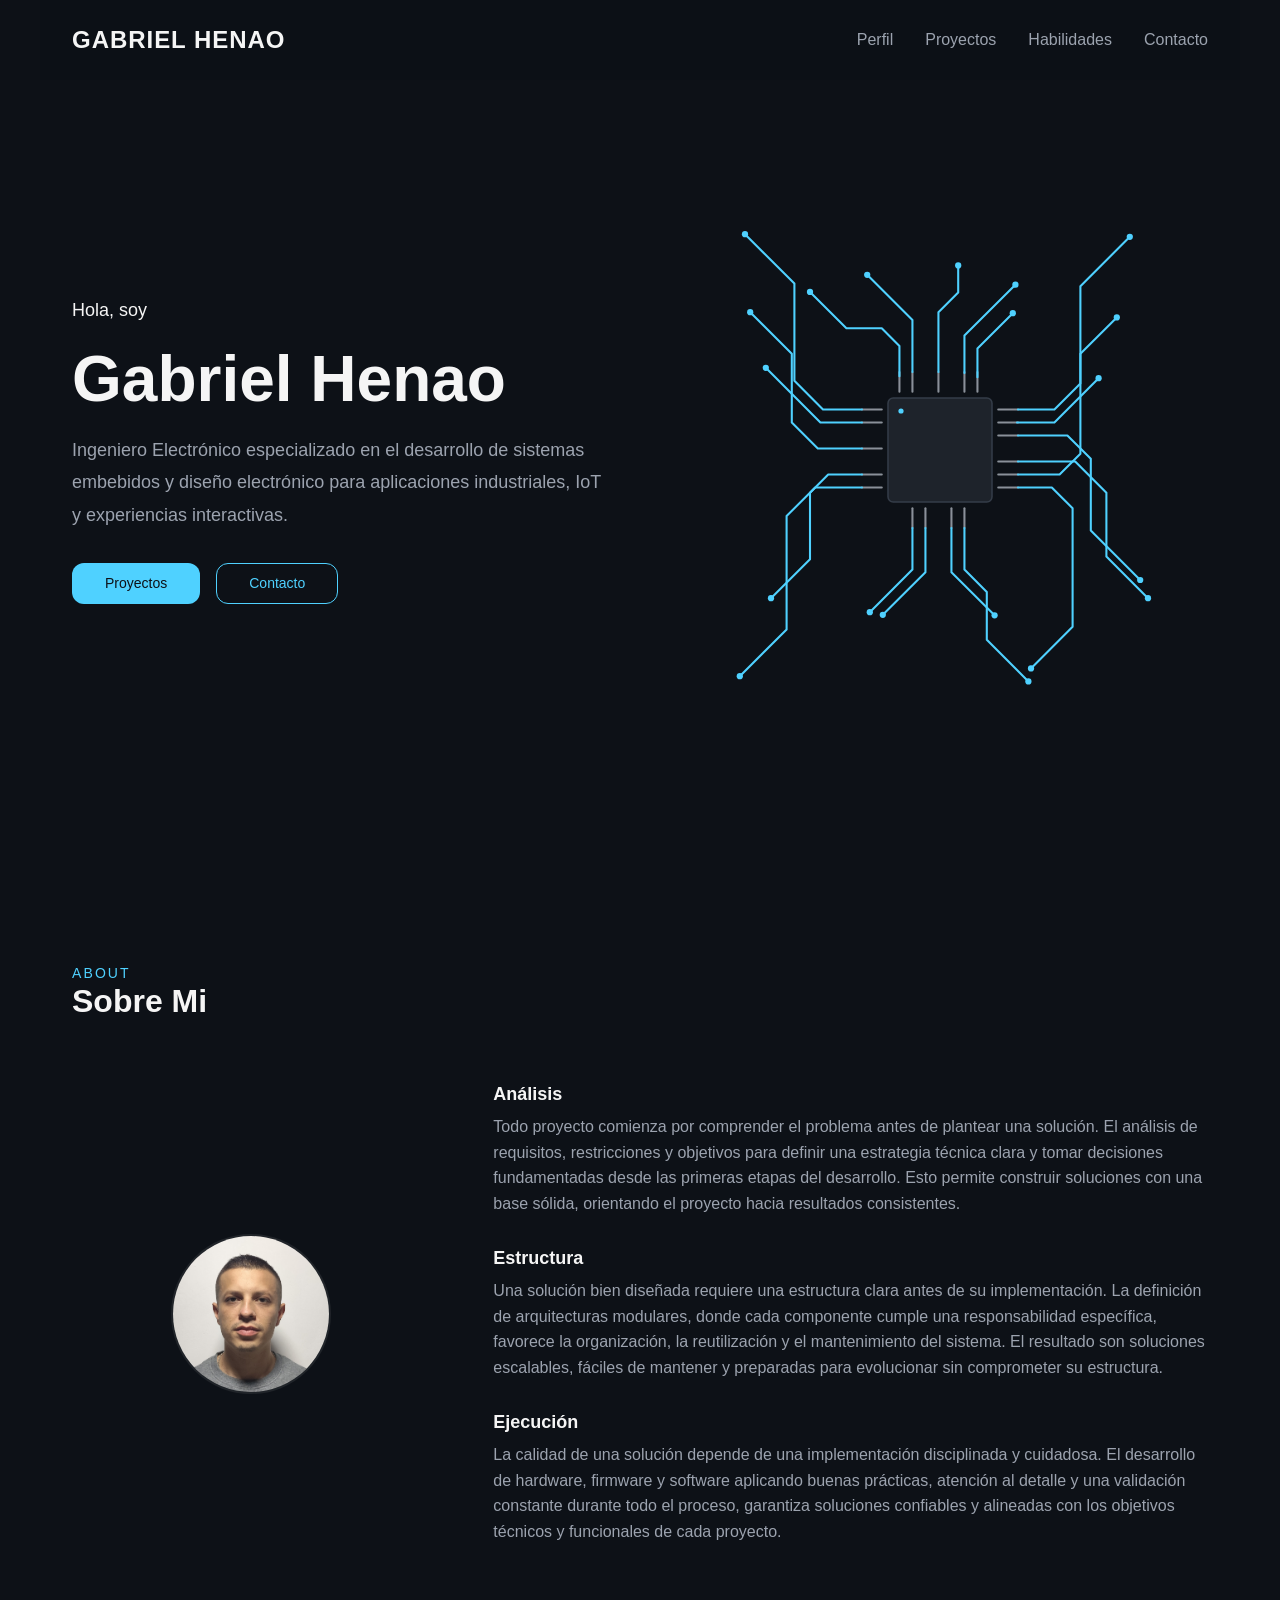
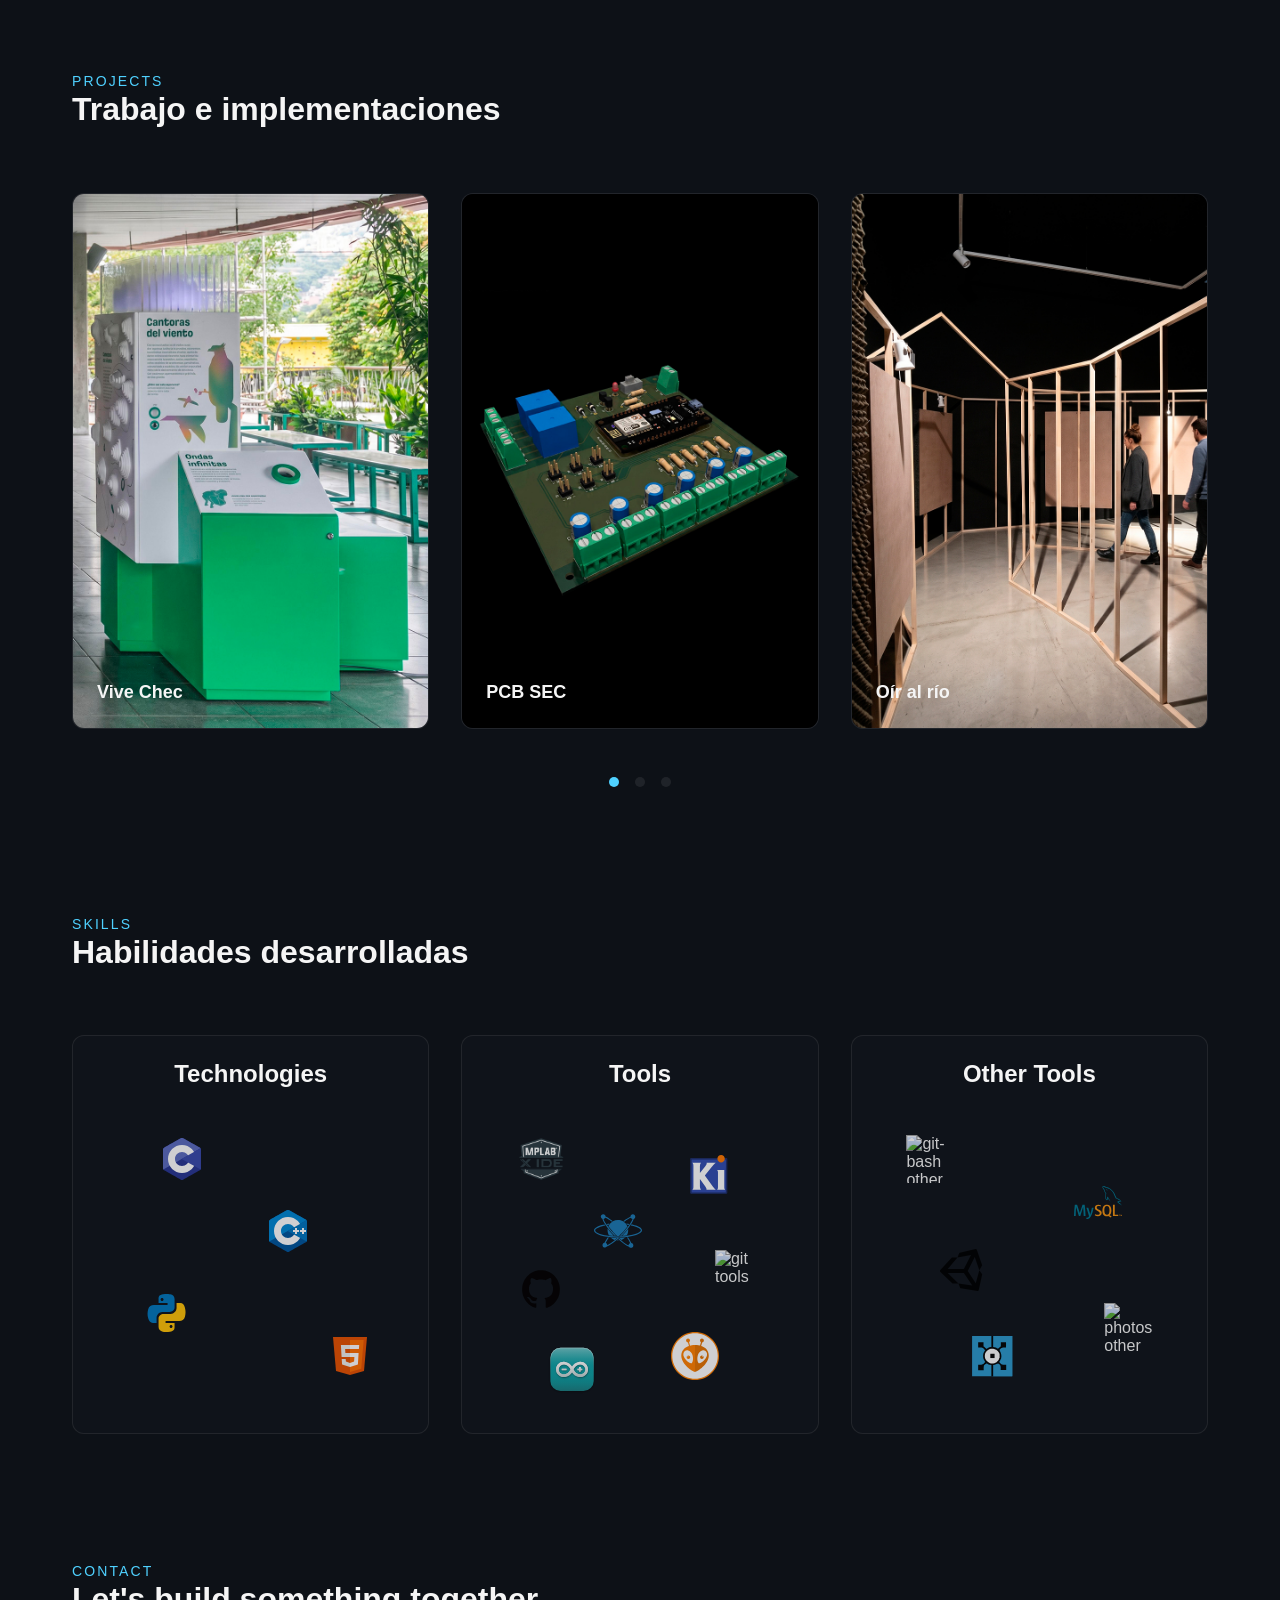
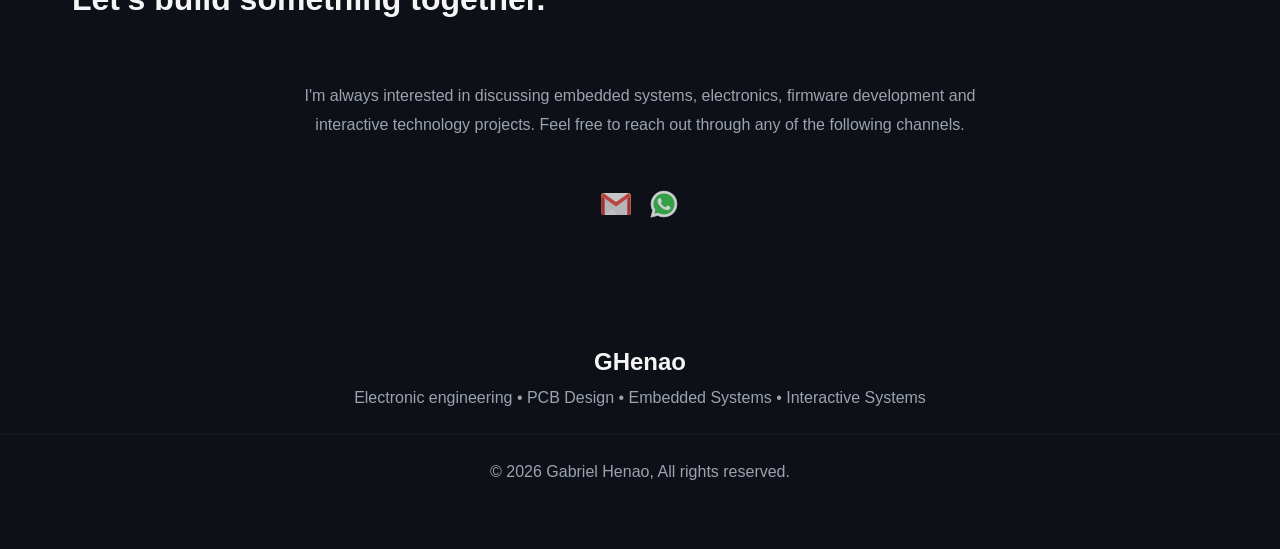
==== index.html @ 971e4e88 "docs(content): refine portfolio content and section copy" ====
<!DOCTYPE html>
<html lang="en">

<head>
    <meta charset="UTF-8">

    <meta name="viewport" content="width=device-width, initial-scale=1.0">

    <title>GHenaoLab | Embedded Systems Engineer</title>

    <link rel="stylesheet" href="src/css/style.css">
</head>

<body>

    <!-- ==========================================================================
        HEADER
    =========================================================================== -->

    <header class="header">

        <nav class="navbar container">

            <a class="navbar__brand" href="#hero" data-section="hero">

                GABRIEL HENAO

            </a>

            <ul class="navbar__menu">

                <li class="navbar__item">

                    <a class="navbar__link" href="#about" data-section="about">

                        Perfil

                    </a>

                </li>

                <li class="navbar__item">

                    <a class="navbar__link" href="#projects" data-section="projects">

                        Proyectos

                    </a>

                </li>

                <li class="navbar__item">

                    <a class="navbar__link" href="#skills" data-section="skills">

                        Habilidades

                    </a>

                </li>

                <li class="navbar__item">

                    <a class="navbar__link" href="#contact" data-section="contact">

                        Contacto

                    </a>

                </li>

            </ul>

        </nav>

    </header>

    <!-- ==========================================================================
        MAIN
    =========================================================================== -->

    <main>

        <!-- ==========================================================
            HERO
        =========================================================== -->

        <section class="hero" id="hero">

            <div class="container">

                <div class="hero__content">

                    <div class="hero__info">

                        <p class="hero__greeting">
                            Hola, soy

                        </p>

                        <h1 class="hero__title">
                            Gabriel Henao

                        </h1>

                        <p class="hero__description">
                            Ingeniero Electrónico especializado en el desarrollo de sistemas embebidos y diseño
                            electrónico para aplicaciones industriales, IoT y experiencias interactivas.

                        </p>

                        <div class="hero__actions">

                            <a class="button button--primary" href="#projects">

                                Proyectos

                            </a>

                            <a class="button button--secondary" href="#contact">

                                Contacto

                            </a>

                        </div>

                    </div>

                    <div class="hero__visual" id="hero-visual">

                    </div>

                </div>

            </div>

        </section>

        <!-- ==========================================================
            ABOUT
        =========================================================== -->

        <section class="about" id="about">

            <div class="container">

                <header class="section-header">

                    <span class="section-header__label">
                        About

                    </span>

                    <h2 class="section-header__title">
                        Sobre Mi

                    </h2>

                </header>

                <div class="about__content">

                    <figure class="about__profile">

                        <img class="about__image" src="./src/assets/images/profile/profile.jpg" alt="Gabriel Henao">

                    </figure>

                    <div class="about__details">

                        <article class="about__item">

                            <h3 class="about__item-title">
                                Análisis

                            </h3>

                            <p class="about__item-description">
                                Todo proyecto comienza por comprender el problema antes de plantear una solución.
                                El análisis de requisitos, restricciones y objetivos para definir una estrategia técnica
                                clara
                                y tomar decisiones fundamentadas desde las primeras etapas del desarrollo. Esto permite
                                construir soluciones con una base sólida, orientando el proyecto hacia resultados
                                consistentes.

                            </p>

                        </article>

                        <article class="about__item">

                            <h3 class="about__item-title">
                                Estructura

                            </h3>

                            <p class="about__item-description">
                                Una solución bien diseñada requiere una estructura clara antes de su implementación.
                                La definición de arquitecturas modulares, donde cada componente cumple una
                                responsabilidad
                                específica, favorece la organización, la reutilización y el mantenimiento del
                                sistema. El resultado son soluciones escalables, fáciles de mantener y preparadas para
                                evolucionar sin comprometer su estructura.

                            </p>

                        </article>

                        <article class="about__item">

                            <h3 class="about__item-title">
                                Ejecución

                            </h3>

                            <p class="about__item-description">
                                La calidad de una solución depende de una implementación disciplinada y cuidadosa.
                                El desarrollo de hardware, firmware y software aplicando buenas prácticas, atención al
                                detalle
                                y una validación constante durante todo el proceso, garantiza soluciones
                                confiables y alineadas con los objetivos técnicos y funcionales de cada
                                proyecto.

                            </p>

                        </article>

                    </div>

                </div>

            </div>

        </section>

        <!-- ==========================================================
            PROJECTS
        =========================================================== -->

        <section class="projects" id="projects">

            <div class="container">

                <header class="section-header">

                    <span class="section-header__label">
                        Projects

                    </span>

                    <h2 class="section-header__title">
                        Trabajo e implementaciones

                    </h2>

                </header>

                <div class="projects__slider">

                    <div class="projects__track">

                        <!-- ==========================================================
                            Vive Chec 2022
                        =========================================================== -->

                        <article class="project-card">

                            <img class="project-card__image" src="./src/assets/images/projects/vive-chec.jpg"
                                alt="Vive Chec project">

                            <div class="project-card__overlay">

                                <div class="project-card__content">

                                    <p class="project-card__description">
                                        Micro Museo desarrollado para el Centro de experiencias VIVE CHEC. Se realiza
                                        con el
                                        propósito de ofrecer una experiencia educativa e interactiva para los
                                        visitantes,
                                        que
                                        invita a reflexionar sobre la oportunidad de encontrar un equilibrio entre el
                                        uso y
                                        la
                                        conservación de los recursos naturales.

                                        Se observan efectos de iluminación en el diorama y se presionan los pulsadores
                                        para
                                        reproducir los audios correspondientes.

                                    </p>

                                    <footer class="project-card__meta">

                                        <span class="project-card__year">
                                            2022

                                        </span>

                                        <div class="project-card__technologies icons icons--size-small">

                                            <div class="icon">

                                                <img class="icon__image" src="./src/assets/icons/c.svg"
                                                    alt="C technology">

                                                <span class="icon__tooltip">
                                                    C

                                                </span>

                                            </div>

                                            <div class="icon">

                                                <img class="icon__image" src="./src/assets/icons/cpp.svg"
                                                    alt="Cpp technology">

                                                <span class="icon__tooltip">
                                                    Cpp

                                                </span>

                                            </div>

                                        </div>

                                    </footer>

                                    <h3 class="project-card__title">
                                        Vive Chec

                                    </h3>

                                </div>

                            </div>

                        </article>

                        <!-- ==========================================================
                            PCB SEC 2022
                        =========================================================== -->

                        <article class="project-card">

                            <img class="project-card__image" src="./src/assets/images/projects/pcb-sec.jpg"
                                alt="PCB SEC project">

                            <div class="project-card__overlay">

                                <div class="project-card__content">

                                    <p class="project-card__description">
                                        Tarjeta electrónica diseñada para la Corporación Parque Explora. Tiene como
                                        propósito
                                        controlar la iluminación de las experiencias interactivas, siendo capaz de
                                        gestionar
                                        diferentes tipos de salidas y facilitar la integración con sistemas de
                                        automatización.

                                        Diseño pensado para trabajar con la placa de desarrollo ESP8266 NodeMCU y
                                        alimentación
                                        externa de 5 y 12 VDC.

                                    </p>

                                    <footer class="project-card__meta">

                                        <span class="project-card__year">
                                            2022

                                        </span>

                                        <div class="project-card__technologies icons icons--size-small">

                                            <div class="icon">

                                                <img class="icon__image" src="./src/assets/icons/kicad.svg"
                                                    alt="KiCad tools">

                                                <span class="icon__tooltip">
                                                    KiCad

                                                </span>

                                            </div>

                                        </div>

                                    </footer>

                                    <h3 class="project-card__title">
                                        PCB SEC

                                    </h3>

                                </div>

                            </div>

                        </article>

                        <!-- ==========================================================
                            Oír al río 2023
                        =========================================================== -->

                        <article class="project-card">

                            <img class="project-card__image" src="./src/assets/images/projects/oir-al-rio.jpg"
                                alt="oir al rio project">

                            <div class="project-card__overlay">

                                <div class="project-card__content">

                                    <p class="project-card__description">
                                        Experiencia interactiva desarrollada para el Museo Casa de la Memoria y la
                                        colectiva
                                        normal. Su propósito es que los visitantes conozcan por medio de un recorrido
                                        guiado
                                        automatizado, sobre los hallazgos del Informe final de la Comisión de la Verdad,
                                        referente al conflicto armado en colombia.

                                        Los visitantes avanzan por las estaciones a medida que se enciende una lámpara
                                        en
                                        cada
                                        una de ellas, al llegar a la estación un sensor detecta presencia y se inicia un
                                        audio,
                                        cuando el audio termina se podrá avanzar al siguiente punto.

                                    </p>

                                    <footer class="project-card__meta">

                                        <span class="project-card__year">
                                            2023

                                        </span>

                                        <div class="project-card__technologies icons icons--size-small">

                                            <div class="icon">

                                                <img class="icon__image" src="./src/assets/icons/c.svg"
                                                    alt="C technology">

                                                <span class="icon__tooltip">
                                                    C

                                                </span>

                                            </div>

                                            <div class="icon">

                                                <img class="icon__image" src="./src/assets/icons/cpp.svg"
                                                    alt="Cpp technology">

                                                <span class="icon__tooltip">
                                                    Cpp

                                                </span>

                                            </div>

                                        </div>

                                    </footer>

                                    <h3 class="project-card__title">
                                        Oír al río

                                    </h3>

                                </div>

                            </div>

                        </article>

                        <!-- ==========================================================
                            Huracanes 2023
                        =========================================================== -->

                        <article class="project-card">

                            <img class="project-card__image" src="./src/assets/images/projects/huracanes.jpg"
                                alt="Huracanes project">

                            <div class="project-card__overlay">

                                <div class="project-card__content">

                                    <p class="project-card__description">
                                        Experiencia interactiva desarrollada para la Maestra de Artes Visuales María
                                        Fernanda
                                        Calderón, que invita a las personas a reflexionar: ¿Qué uso y veracidad ponemos
                                        en
                                        los
                                        datos y qué pasa con los vacíos en la información?.

                                        Las personas toman asiento frente a una botonera. Al presionar cada uno de los
                                        10
                                        pulsadores, se iniciará la reproducción de dos visuales en paralelo. Se controla
                                        por
                                        medio de una Raspberry Pi Master, que envía la señal a una Raspberry Pi Slave
                                        para
                                        sincronizar ambos videos.

                                    </p>

                                    <footer class="project-card__meta">

                                        <span class="project-card__year">
                                            2023

                                        </span>

                                        <div class="project-card__technologies icons icons--size-small">

                                            <div class="icon">

                                                <img class="icon__image" src="./src/assets/icons/c.svg"
                                                    alt="C technology">

                                                <span class="icon__tooltip">
                                                    C

                                                </span>

                                            </div>

                                            <div class="icon">

                                                <img class="icon__image" src="./src/assets/icons/cpp.svg"
                                                    alt="Cpp technology">

                                                <span class="icon__tooltip">
                                                    Cpp

                                                </span>

                                            </div>

                                            <div class="icon">

                                                <img class="icon__image" src="./src/assets/icons/python.svg"
                                                    alt="Python technology">

                                                <span class="icon__tooltip">
                                                    Python

                                                </span>

                                            </div>

                                        </div>

                                    </footer>

                                    <h3 class="project-card__title">
                                        Huracanes

                                    </h3>

                                </div>

                            </div>

                        </article>

                        <!-- ==========================================================
                            PCB AER 2024
                        =========================================================== -->

                        <article class="project-card">

                            <img class="project-card__image" src="./src/assets/images/projects/pcb-aer.png"
                                alt="PCB AER project">

                            <div class="project-card__overlay">

                                <div class="project-card__content">

                                    <p class="project-card__description">
                                        Tarjeta electrónica diseñada para la Corporación Parque Explora. Con el
                                        propósito de
                                        mejorar la experiencia interactiva Aeróbicos para el cerebro. Esta tarjeta
                                        permite
                                        centralizar las señales de entrada y salida de forma ordenada, mejorando el
                                        controlador
                                        del sistema y permitiendo realizar el mantenimiento de manera más eficiente.



                                    </p>

                                    <footer class="project-card__meta">

                                        <span class="project-card__year">
                                            2024

                                        </span>

                                        <div class="project-card__technologies icons icons--size-small">

                                            <div class="icon">

                                                <img class="icon__image" src="./src/assets/icons/kicad.svg"
                                                    alt="KiCad tools">

                                                <span class="icon__tooltip">
                                                    KiCad

                                                </span>

                                            </div>

                                        </div>

                                    </footer>

                                    <h3 class="project-card__title">
                                        PCB AER

                                    </h3>

                                </div>

                            </div>

                        </article>

                        <!-- ==========================================================
                            Lo que cuentan las piedras 2024
                        =========================================================== -->

                        <article class="project-card">

                            <img class="project-card__image"
                                src="./src/assets/images/projects/lo-que-cuentan-las-piedras.jpg"
                                alt="Lo que cuentan las piedras project">

                            <div class="project-card__overlay">

                                <div class="project-card__content">

                                    <p class="project-card__description">
                                        Experiencia audiovisual desarrollada para la Corporación Parque Explora. Con
                                        esta
                                        exposición se quiere abordar la Paleontología en casa.

                                        Esta experiencia cuenta con un componente visual contemplativo y cuatro
                                        reproductores de
                                        audios, que permiten escuchar listas de reproducción de algunas vivencias de
                                        paleontólogos colombianos. Las listas de reproducción se exploran por medio de
                                        pulsadores.

                                    </p>

                                    <footer class="project-card__meta">

                                        <span class="project-card__year">
                                            2024

                                        </span>

                                        <div class="project-card__technologies icons icons--size-small">

                                            <div class="icon">

                                                <img class="icon__image" src="./src/assets/icons/c.svg"
                                                    alt="C technology">

                                                <span class="icon__tooltip">
                                                    C

                                                </span>

                                            </div>

                                            <div class="icon">

                                                <img class="icon__image" src="./src/assets/icons/cpp.svg"
                                                    alt="Cpp technology">

                                                <span class="icon__tooltip">
                                                    Cpp

                                                </span>

                                            </div>

                                            <div class="icon">

                                                <img class="icon__image" src="./src/assets/icons/python.svg"
                                                    alt="Python technology">

                                                <span class="icon__tooltip">
                                                    Python

                                                </span>

                                            </div>

                                        </div>

                                    </footer>

                                    <h3 class="project-card__title">
                                        Lo que cuentan las piedras

                                    </h3>

                                </div>

                            </div>

                        </article>

                    </div>

                </div>

                <div class="projects__pagination">

                    <button class="projects__dot projects__dot--active"></button>
                    <button class="projects__dot"></button>
                    <button class="projects__dot"></button>

                </div>

            </div>

        </section>

        <!-- ==========================================================
            SKILLS
        =========================================================== -->

        <section class="skills" id="skills">

            <div class="container">

                <header class="section-header">

                    <span class="section-header__label">
                        Skills

                    </span>

                    <h2 class="section-header__title">
                        Habilidades desarrolladas

                    </h2>

                </header>

                <div class="skills__grid">

                    <!-- ==========================================================
                        TECHNOLOGIES
                    =========================================================== -->

                    <article class="skill-card">

                        <h3 class="skill-card__title">
                            Technologies

                        </h3>

                        <div class="skill-card__icons icons icons--size-large">

                            <div class="icon skill-card__icon skill-card__icon--technologies-1">

                                <img class="icon__image" src="./src/assets/icons/c.svg" alt="C">

                                <span class="icon__tooltip">
                                    C

                                </span>

                            </div>


                            <div class="icon skill-card__icon skill-card__icon--technologies-2">

                                <img class="icon__image" src="./src/assets/icons/cpp.svg" alt="C++">

                                <span class="icon__tooltip">
                                    C++

                                </span>

                            </div>

                            <div class="icon skill-card__icon skill-card__icon--technologies-3">

                                <img class="icon__image" src="./src/assets/icons/python.svg" alt="Python">

                                <span class="icon__tooltip">
                                    Python

                                </span>

                            </div>

                            <div class="icon skill-card__icon skill-card__icon--technologies-4">

                                <img class="icon__image" src="./src/assets/icons/html5.svg" alt="html5">

                                <span class="icon__tooltip">
                                    HTML5

                                </span>

                            </div>

                        </div>

                    </article>

                    <!-- ==========================================================
                        TOOLS
                    =========================================================== -->

                    <article class="skill-card">

                        <h3 class="skill-card__title">
                            Tools

                        </h3>

                        <div class="skill-card__icons icons icons--size-large">

                            <div class="icon skill-card__icon skill-card__icon--tools-1">

                                <img class="icon__image" src="./src/assets/icons/mplab-x.svg" alt="mplab-x tools">

                                <span class="icon__tooltip">
                                    MPLab X

                                </span>

                            </div>

                            <div class="icon skill-card__icon skill-card__icon--tools-2">

                                <img class="icon__image" src="./src/assets/icons/proteus.svg" alt="proteus tools">

                                <span class="icon__tooltip">
                                    Proteus

                                </span>

                            </div>

                            <div class="icon skill-card__icon skill-card__icon--tools-3">

                                <img class="icon__image" src="./src/assets/icons/kicad.svg" alt="KiCad">

                                <span class="icon__tooltip">
                                    KiCad

                                </span>

                            </div>

                            <div class="icon skill-card__icon skill-card__icon--tools-4">

                                <img class="icon__image" src="./src/assets/icons/git-hub.svg" alt="git-hub tools">

                                <span class="icon__tooltip">
                                    GitHub

                                </span>

                            </div>

                            <div class="icon skill-card__icon skill-card__icon--tools-5">

                                <img class="icon__image" src="./src/assets/icons/platformio.svg" alt="platformio tools">

                                <span class="icon__tooltip">
                                    PlatformIO

                                </span>

                            </div>

                            <div class="icon skill-card__icon skill-card__icon--tools-6">

                                <img class="icon__image" src="./src/assets/icons/git.svg" alt="git tools">

                                <span class="icon__tooltip">
                                    Git

                                </span>

                            </div>

                            <div class="icon skill-card__icon skill-card__icon--tools-7">

                                <img class="icon__image" src="./src/assets/icons/arduino.svg" alt="Arduino tools">

                                <span class="icon__tooltip">
                                    Arduino

                                </span>

                            </div>

                        </div>

                    </article>

                    <!-- ==========================================================
                        OTHERS TOOLS
                    =========================================================== -->

                    <article class="skill-card">

                        <h3 class="skill-card__title">
                            Other Tools

                        </h3>

                        <div class="skill-card__icons icons icons--size-large">

                            <div class="icon skill-card__icon skill-card__icon--other-tools-1">

                                <img class="icon__image" src="./src/assets/icons/git-bash.svg" alt="git-bash other">

                                <span class="icon__tooltip">
                                    Git Bash

                                </span>

                            </div>

                            <div class="icon skill-card__icon skill-card__icon--other-tools-2">

                                <img class="icon__image" src="./src/assets/icons/mysql.svg" alt="mysql other">

                                <span class="icon__tooltip">
                                    MySQL

                                </span>

                            </div>

                            <div class="icon skill-card__icon skill-card__icon--other-tools-3">

                                <img class="icon__image" src="./src/assets/icons/unity.svg" alt="Unity">

                                <span class="icon__tooltip">
                                    Unity

                                </span>

                            </div>

                            <div class="icon skill-card__icon skill-card__icon--other-tools-4">

                                <img class="icon__image" src="./src/assets/icons/touch-designer.svg"
                                    alt="Touch Designer">

                                <span class="icon__tooltip">
                                    Touch Designer

                                </span>

                            </div>

                            <div class="icon skill-card__icon skill-card__icon--other-tools-5">

                                <img class="icon__image" src="./src/assets/icons/photoshop.svg" alt="photoshop other">

                                <span class="icon__tooltip">
                                    Photoshop

                                </span>

                            </div>

                        </div>

                    </article>

                </div>

            </div>

        </section>

        <!-- ==========================================================
            CONTACT
        =========================================================== -->

        <section class="contact" id="contact">

            <div class="container">

                <header class="section-header">

                    <span class="section-header__label">

                        Contact

                    </span>

                    <h2 class="section-header__title">

                        Let's build something together.

                    </h2>

                </header>

                <div class="contact__content">

                    <p class="contact__description">

                        I'm always interested in discussing embedded systems, electronics, firmware development and
                        interactive technology projects. Feel free to reach out through any of the following channels.

                    </p>

                    <div class="icons icons--size-medium">

                        <div class="icon">

                            <img class="icon__image" src="./src/assets/icons/gmail.svg" alt="Gmail contact">

                            <span class="icon__tooltip">

                                Gmail

                            </span>

                        </div>

                        <div class="icon">

                            <img class="icon__image" src="./src/assets/icons/whatsapp.svg" alt="WhatsApp contact">

                            <span class="icon__tooltip">

                                WhatsApp

                            </span>

                        </div>

                    </div>

                </div>

            </div>

        </section>

    </main>

    <!-- ==========================================================================
        FOOTER
    =========================================================================== -->

    <footer class="footer">

        <div class="footer__top">

            <h3 class="footer__brand">

                GHenao

            </h3>

            <p class="footer__tagline">

                Electronic engineering • PCB Design • Embedded Systems • Interactive Systems

            </p>

        </div>

        <div class="footer__divider"></div>

        <div class="footer__bottom">

            <p class="footer__copy">

                © 2026 Gabriel Henao, All rights reserved.

            </p>

        </div>

    </footer>

    <!-- ==========================================================================
        JS
    =========================================================================== -->

    <script src="src/js/navigation.js"></script>
    <script src="src/js/animations.js"></script>
    <script src="src/js/projects.js"></script>
    <script src="src/js/main.js"></script>

</body>

</html>
---- src/css/style.css ----
/* ==========================================================================
   Base
========================================================================== */

@import url("./base/variables.css");
@import url("./base/reset.css");
@import url("./base/animations.css");

/* ==========================================================================
   Layout
========================================================================== */

@import url("./layout/container.css");
@import url("./layout/navbar.css");
@import url("./layout/footer.css");

/* ==========================================================================
   Components
========================================================================== */

@import url("./components/button.css");
@import url("./components/icons.css");
@import url("./components/section-header.css");
@import url("./components/project-card.css");
@import url("./components/skill-card.css");
@import url("./components/pcb.css");

/* ==========================================================================
   Sections
========================================================================== */

@import url("./sections/hero.css");
@import url("./sections/about.css");
@import url("./sections/projects.css");
@import url("./sections/skills.css");
@import url("./sections/contact.css");
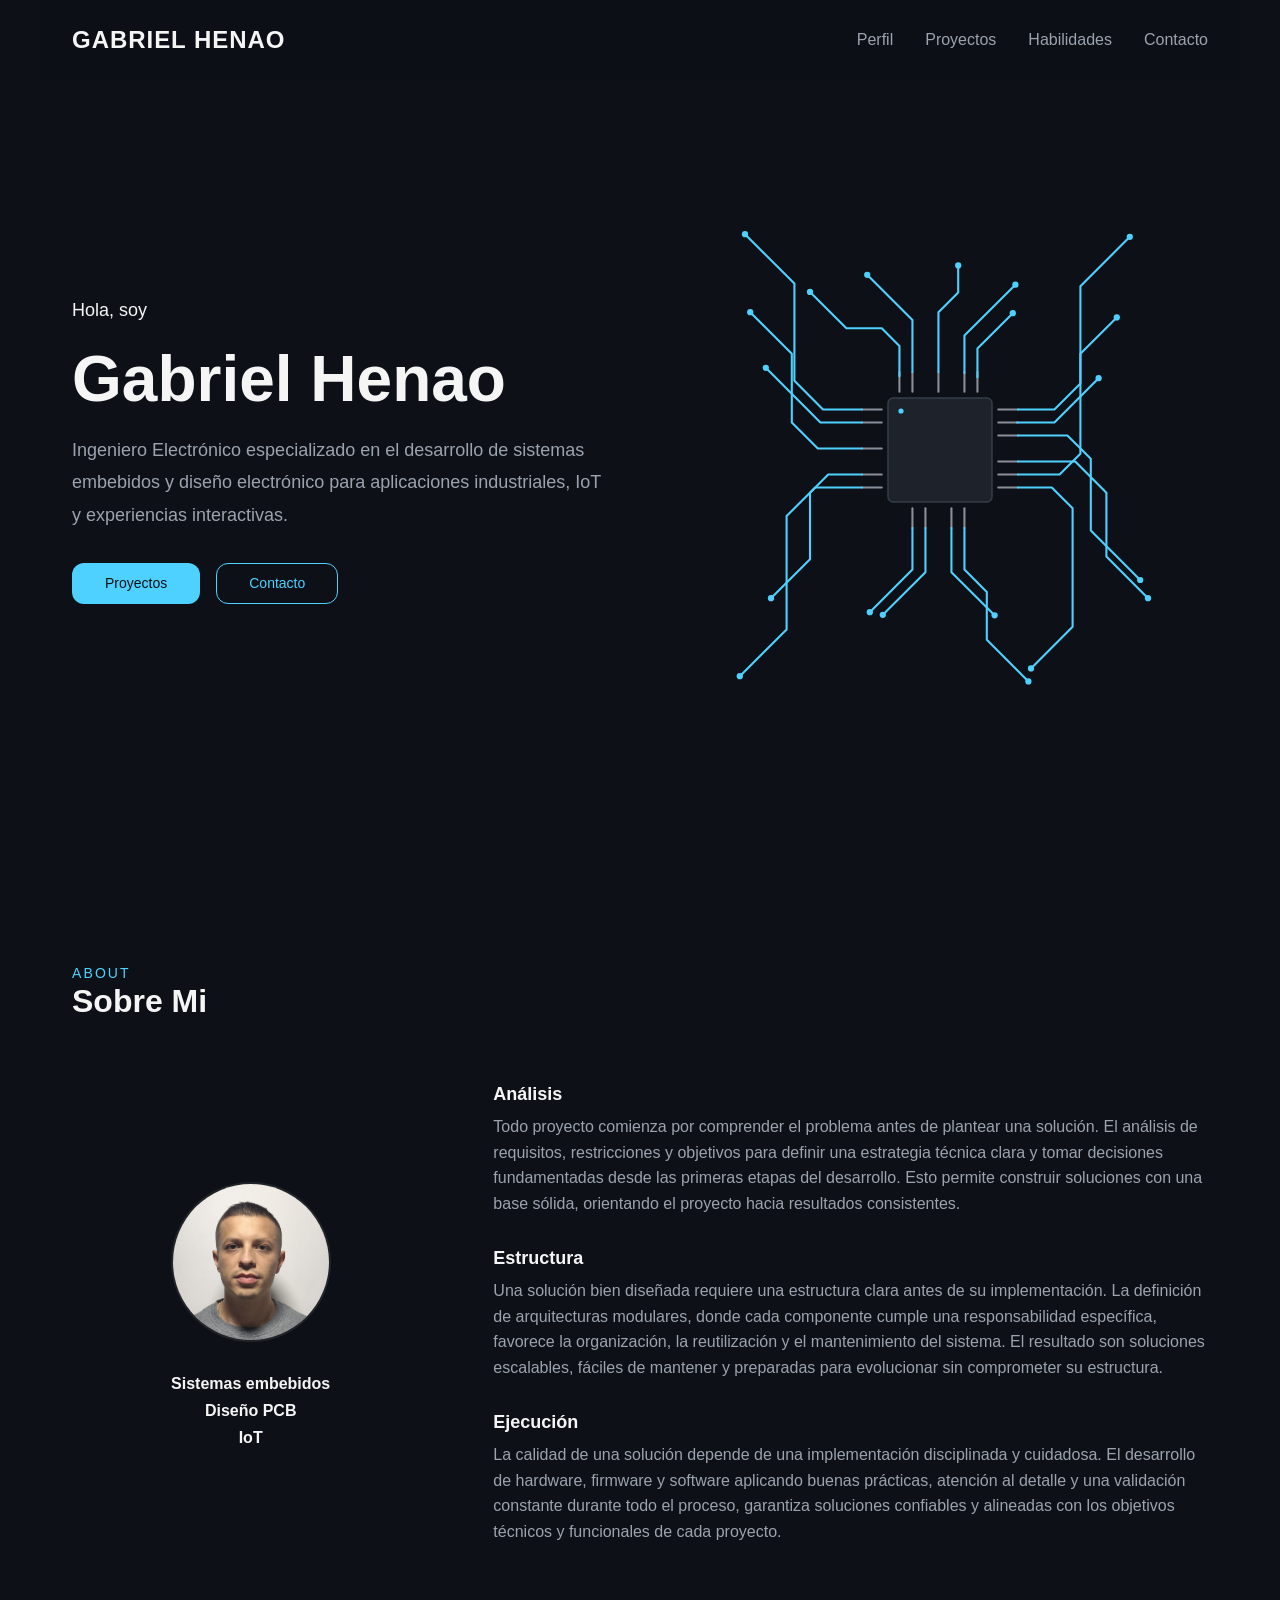
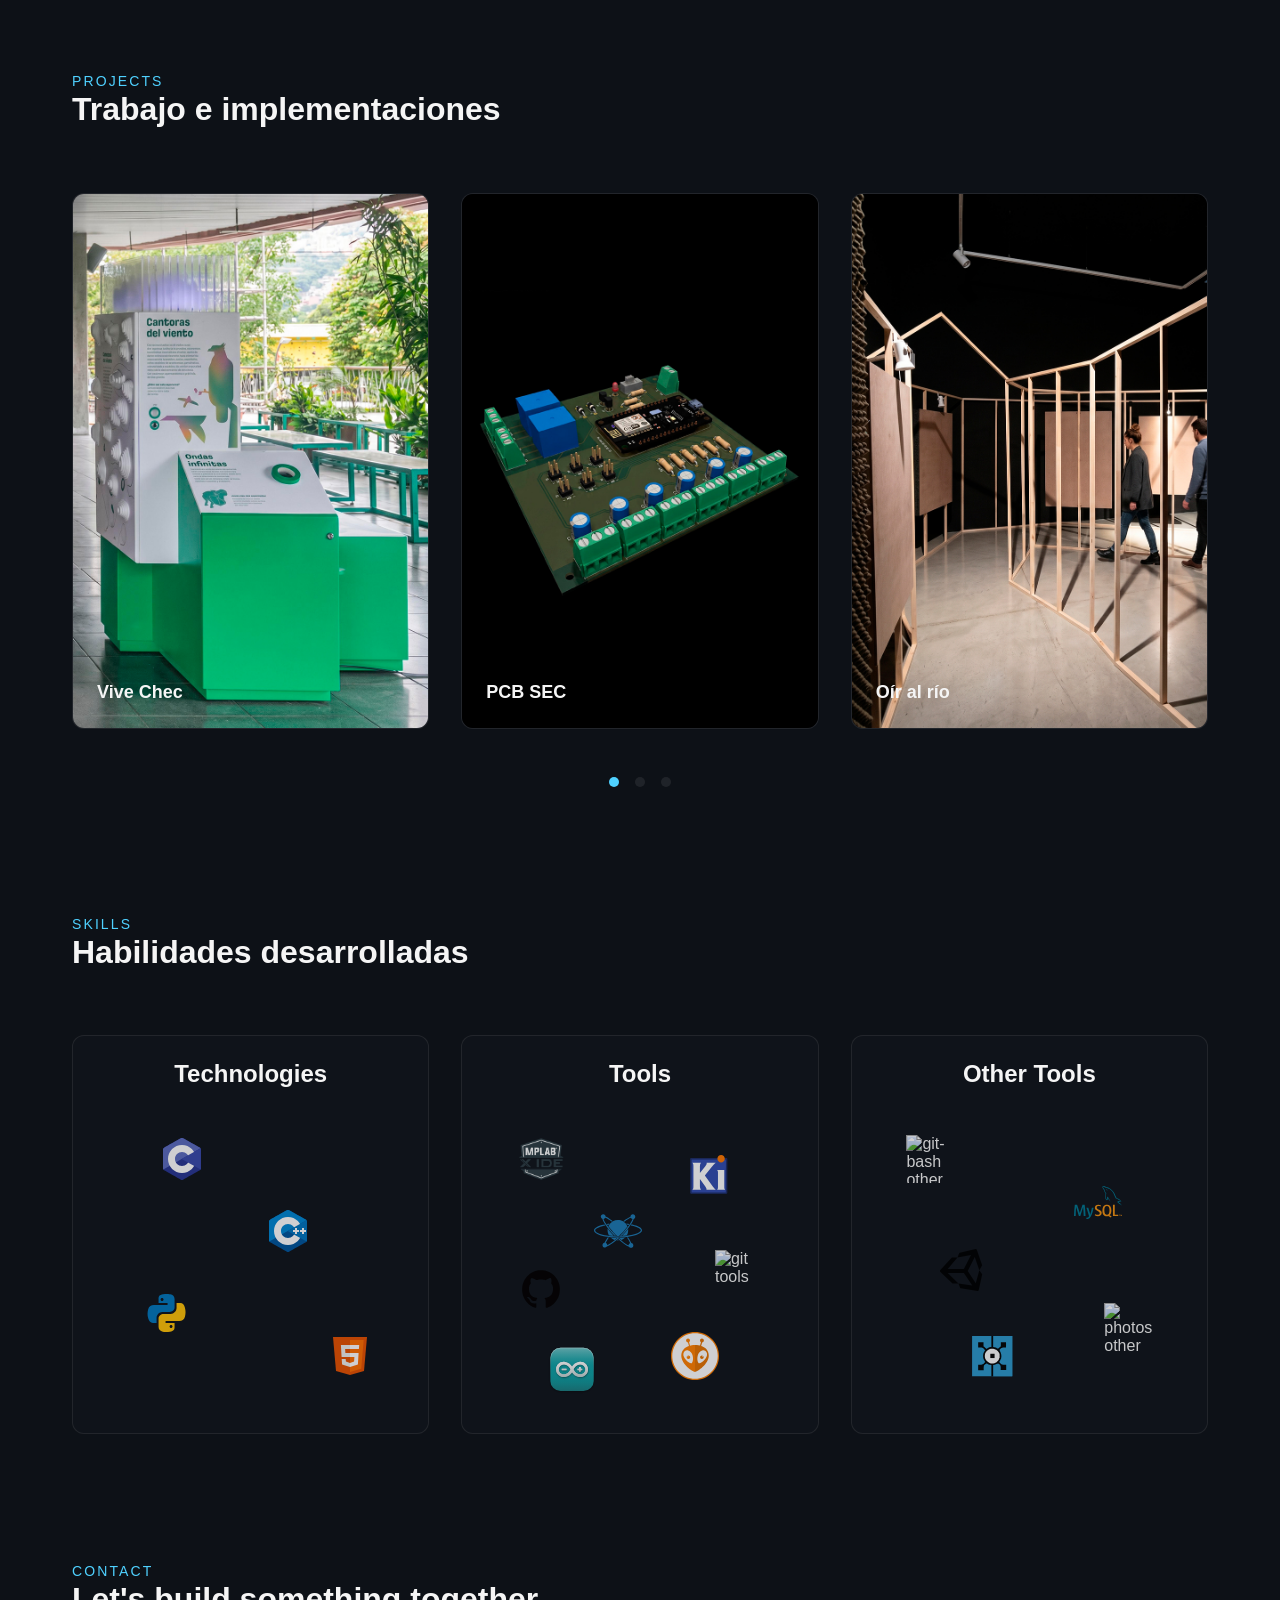
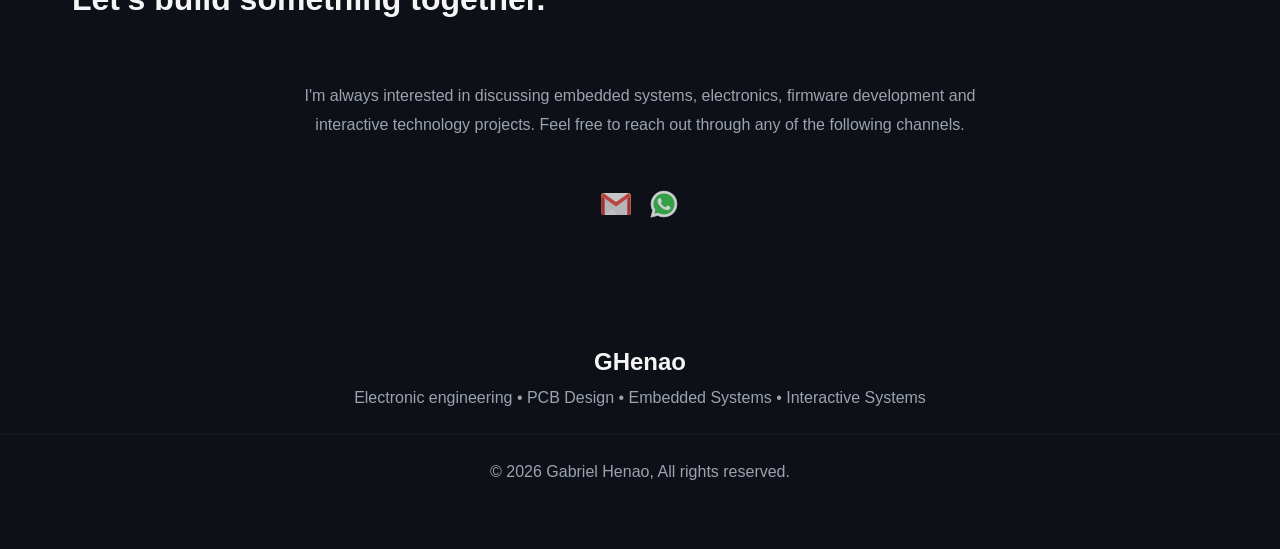
==== commit 62da9a06: "feat(about): add professional profile information" ====
--- a/index.html
+++ b/index.html
@@ -161,11 +161,30 @@
 
                 <div class="about__content">
 
-                    <figure class="about__profile">
+                    <div class="about__profile">
 
                         <img class="about__image" src="./src/assets/images/profile/profile.jpg" alt="Gabriel Henao">
 
-                    </figure>
+                        <div class="about__roles">
+
+                            <p class="about__role about__role--primary">
+                                Sistemas embebidos
+
+                            </p>
+
+                            <p class="about__role about__role--primary">
+                                Diseño PCB
+
+                            </p>
+
+                            <p class="about__role about__role--primary">
+                                IoT
+
+                            </p>
+
+                        </div>
+                    
+                    </div>
 
                     <div class="about__details">
 
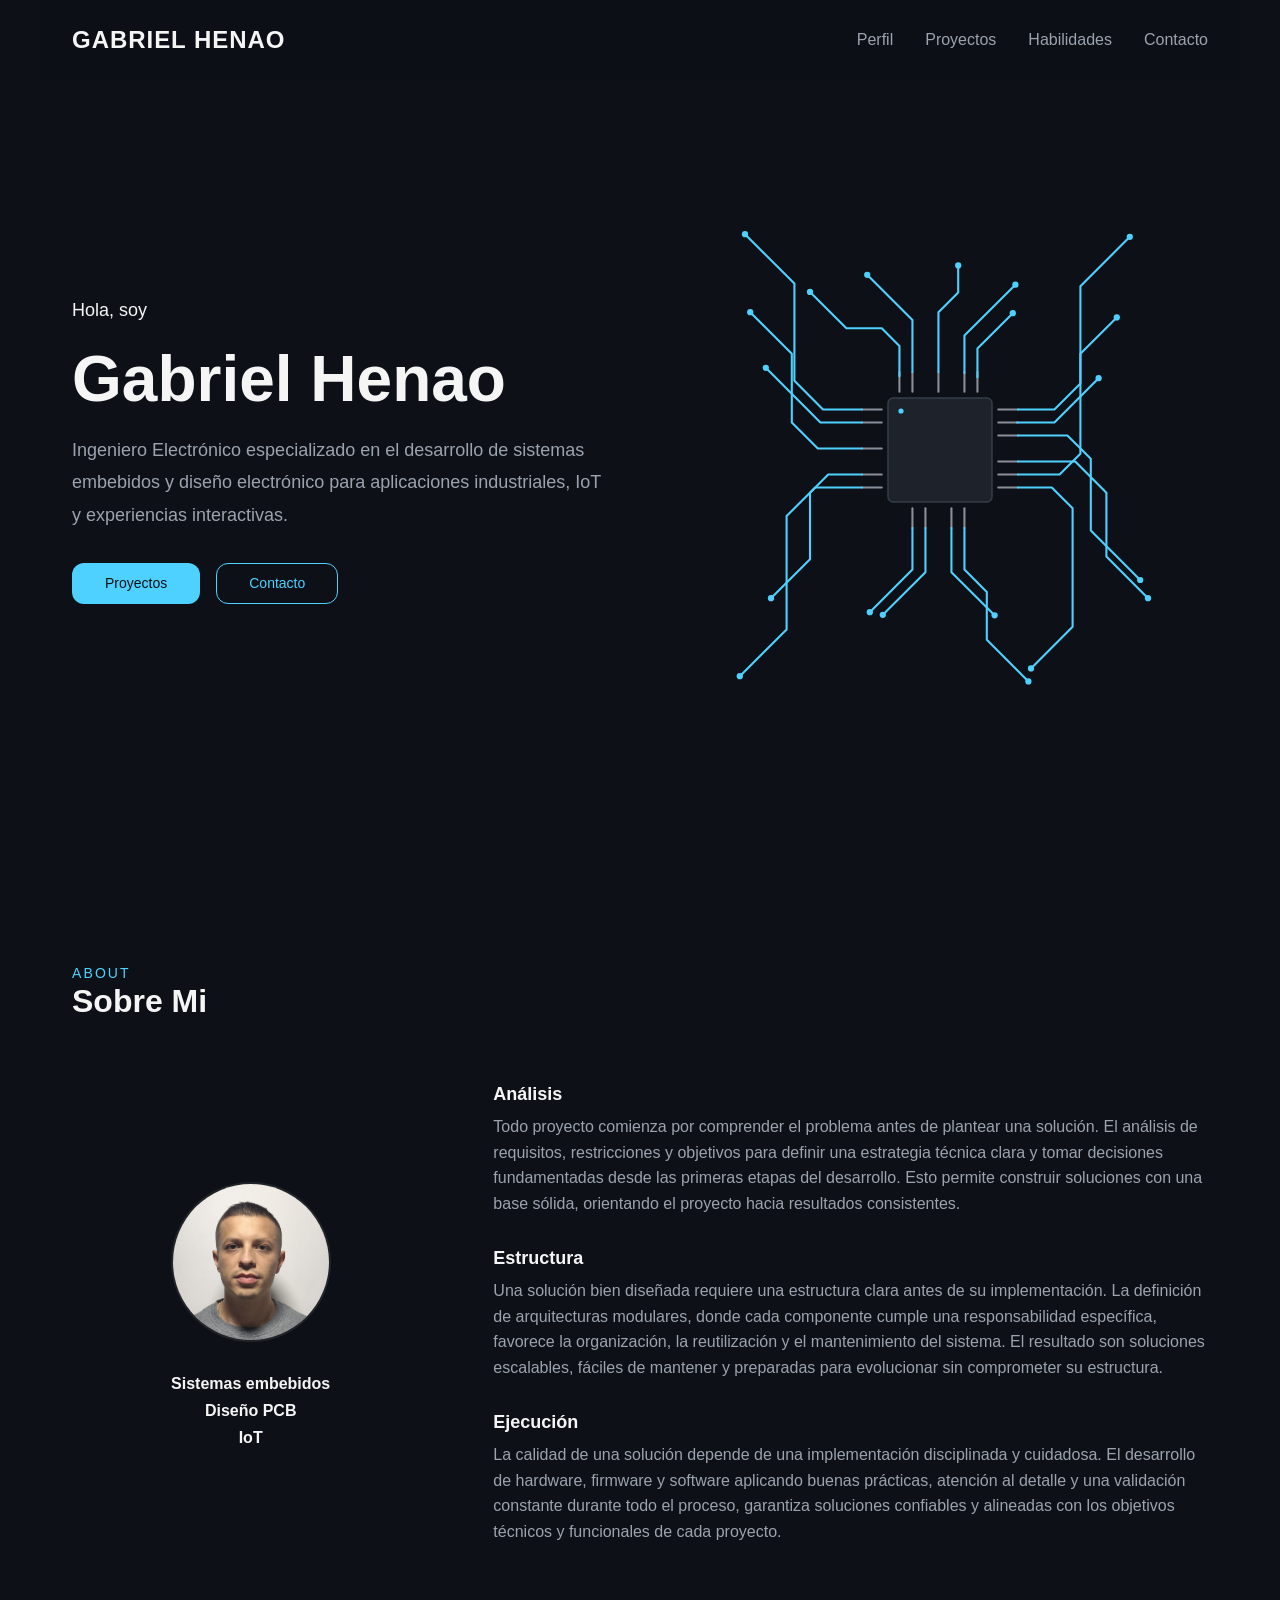
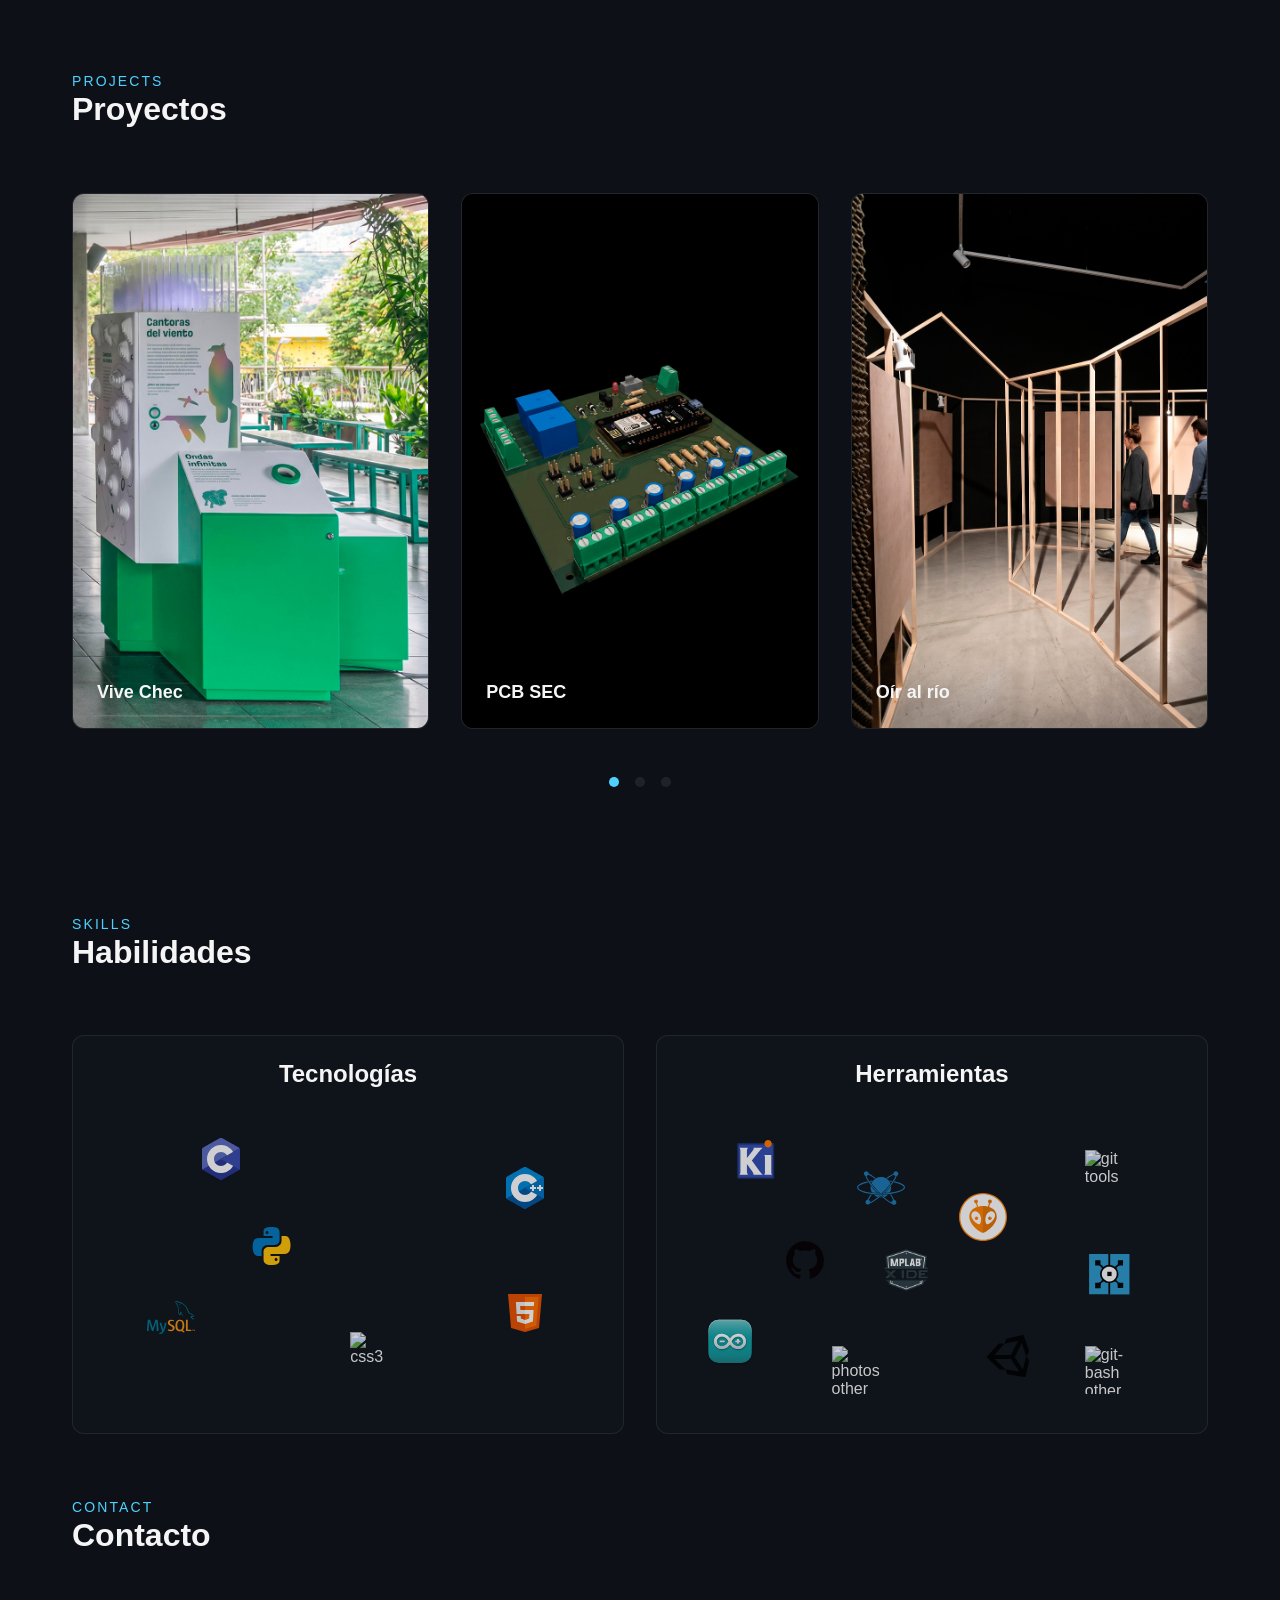
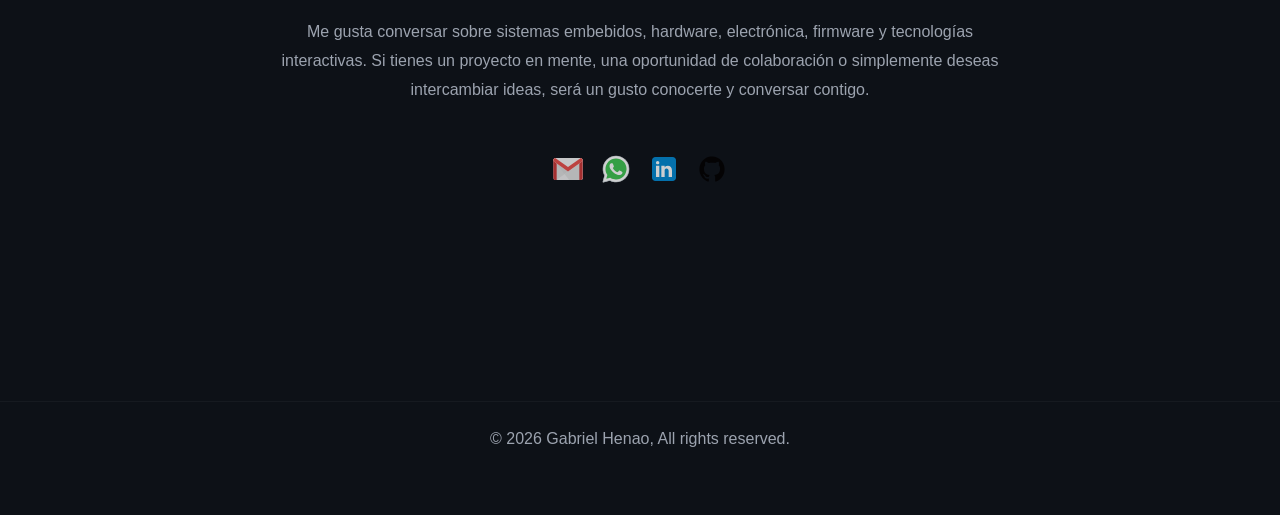
==== commit 783a44b2: "docs(skills): organize technologies and tools" ====
--- a/index.html
+++ b/index.html
@@ -183,7 +183,7 @@
                             </p>
 
                         </div>
-                    
+
                     </div>
 
                     <div class="about__details">
@@ -269,7 +269,7 @@
                     </span>
 
                     <h2 class="section-header__title">
-                        Trabajo e implementaciones
+                        Proyectos
 
                     </h2>
 
@@ -770,7 +770,7 @@
                     </span>
 
                     <h2 class="section-header__title">
-                        Habilidades desarrolladas
+                        Habilidades
 
                     </h2>
 
@@ -785,7 +785,7 @@
                     <article class="skill-card">
 
                         <h3 class="skill-card__title">
-                            Technologies
+                            Tecnologías
 
                         </h3>
 
@@ -827,10 +827,32 @@
 
                             <div class="icon skill-card__icon skill-card__icon--technologies-4">
 
+                                <img class="icon__image" src="./src/assets/icons/mysql.svg" alt="mysql other">
+
+                                <span class="icon__tooltip">
+                                    MySQL
+
+                                </span>
+
+                            </div>
+
+                            <div class="icon skill-card__icon skill-card__icon--technologies-5">
+
                                 <img class="icon__image" src="./src/assets/icons/html5.svg" alt="html5">
 
                                 <span class="icon__tooltip">
                                     HTML5
+
+                                </span>
+
+                            </div>
+
+                            <div class="icon skill-card__icon skill-card__icon--technologies-6">
+
+                                <img class="icon__image" src="./src/assets/icons/css3.svg" alt="css3">
+
+                                <span class="icon__tooltip">
+                                    CSS3
 
                                 </span>
 
@@ -847,7 +869,7 @@
                     <article class="skill-card">
 
                         <h3 class="skill-card__title">
-                            Tools
+                            Herramientas
 
                         </h3>
 
@@ -855,6 +877,50 @@
 
                             <div class="icon skill-card__icon skill-card__icon--tools-1">
 
+                                <img class="icon__image" src="./src/assets/icons/kicad.svg" alt="KiCad">
+
+                                <span class="icon__tooltip">
+                                    KiCad
+
+                                </span>
+
+                            </div>
+
+                            <div class="icon skill-card__icon skill-card__icon--tools-2">
+
+                                <img class="icon__image" src="./src/assets/icons/proteus.svg" alt="proteus tools">
+
+                                <span class="icon__tooltip">
+                                    Proteus
+
+                                </span>
+
+                            </div>
+
+                            <div class="icon skill-card__icon skill-card__icon--tools-3">
+
+                                <img class="icon__image" src="./src/assets/icons/git.svg" alt="git tools">
+
+                                <span class="icon__tooltip">
+                                    Git
+
+                                </span>
+
+                            </div>
+
+                            <div class="icon skill-card__icon skill-card__icon--tools-4">
+
+                                <img class="icon__image" src="./src/assets/icons/git-hub.svg" alt="git-hub tools">
+
+                                <span class="icon__tooltip">
+                                    GitHub
+
+                                </span>
+
+                            </div>
+
+                            <div class="icon skill-card__icon skill-card__icon--tools-5">
+
                                 <img class="icon__image" src="./src/assets/icons/mplab-x.svg" alt="mplab-x tools">
 
                                 <span class="icon__tooltip">
@@ -864,40 +930,7 @@
 
                             </div>
 
-                            <div class="icon skill-card__icon skill-card__icon--tools-2">
-
-                                <img class="icon__image" src="./src/assets/icons/proteus.svg" alt="proteus tools">
-
-                                <span class="icon__tooltip">
-                                    Proteus
-
-                                </span>
-
-                            </div>
-
-                            <div class="icon skill-card__icon skill-card__icon--tools-3">
-
-                                <img class="icon__image" src="./src/assets/icons/kicad.svg" alt="KiCad">
-
-                                <span class="icon__tooltip">
-                                    KiCad
-
-                                </span>
-
-                            </div>
-
-                            <div class="icon skill-card__icon skill-card__icon--tools-4">
-
-                                <img class="icon__image" src="./src/assets/icons/git-hub.svg" alt="git-hub tools">
-
-                                <span class="icon__tooltip">
-                                    GitHub
-
-                                </span>
-
-                            </div>
-
-                            <div class="icon skill-card__icon skill-card__icon--tools-5">
+                            <div class="icon skill-card__icon skill-card__icon--tools-6">
 
                                 <img class="icon__image" src="./src/assets/icons/platformio.svg" alt="platformio tools">
 
@@ -908,19 +941,19 @@
 
                             </div>
 
-                            <div class="icon skill-card__icon skill-card__icon--tools-6">
-
-                                <img class="icon__image" src="./src/assets/icons/git.svg" alt="git tools">
-
-                                <span class="icon__tooltip">
-                                    Git
-
-                                </span>
-
-                            </div>
-
                             <div class="icon skill-card__icon skill-card__icon--tools-7">
 
+                                <img class="icon__image" src="./src/assets/icons/git-bash.svg" alt="git-bash other">
+
+                                <span class="icon__tooltip">
+                                    Git Bash
+
+                                </span>
+
+                            </div>
+
+                            <div class="icon skill-card__icon skill-card__icon--tools-8">
+
                                 <img class="icon__image" src="./src/assets/icons/arduino.svg" alt="Arduino tools">
 
                                 <span class="icon__tooltip">
@@ -930,46 +963,7 @@
 
                             </div>
 
-                        </div>
-
-                    </article>
-
-                    <!-- ==========================================================
-                        OTHERS TOOLS
-                    =========================================================== -->
-
-                    <article class="skill-card">
-
-                        <h3 class="skill-card__title">
-                            Other Tools
-
-                        </h3>
-
-                        <div class="skill-card__icons icons icons--size-large">
-
-                            <div class="icon skill-card__icon skill-card__icon--other-tools-1">
-
-                                <img class="icon__image" src="./src/assets/icons/git-bash.svg" alt="git-bash other">
-
-                                <span class="icon__tooltip">
-                                    Git Bash
-
-                                </span>
-
-                            </div>
-
-                            <div class="icon skill-card__icon skill-card__icon--other-tools-2">
-
-                                <img class="icon__image" src="./src/assets/icons/mysql.svg" alt="mysql other">
-
-                                <span class="icon__tooltip">
-                                    MySQL
-
-                                </span>
-
-                            </div>
-
-                            <div class="icon skill-card__icon skill-card__icon--other-tools-3">
+                            <div class="icon skill-card__icon skill-card__icon--tools-9">
 
                                 <img class="icon__image" src="./src/assets/icons/unity.svg" alt="Unity">
 
@@ -980,7 +974,7 @@
 
                             </div>
 
-                            <div class="icon skill-card__icon skill-card__icon--other-tools-4">
+                            <div class="icon skill-card__icon skill-card__icon--tools-10">
 
                                 <img class="icon__image" src="./src/assets/icons/touch-designer.svg"
                                     alt="Touch Designer">
@@ -992,7 +986,7 @@
 
                             </div>
 
-                            <div class="icon skill-card__icon skill-card__icon--other-tools-5">
+                            <div class="icon skill-card__icon skill-card__icon--tools-11">
 
                                 <img class="icon__image" src="./src/assets/icons/photoshop.svg" alt="photoshop other">
 
@@ -1010,8 +1004,6 @@
                 </div>
 
             </div>
-
-        </section>
 
         <!-- ==========================================================
             CONTACT
@@ -1031,7 +1023,7 @@
 
                     <h2 class="section-header__title">
 
-                        Let's build something together.
+                        Contacto
 
                     </h2>
 
@@ -1040,9 +1032,9 @@
                 <div class="contact__content">
 
                     <p class="contact__description">
-
-                        I'm always interested in discussing embedded systems, electronics, firmware development and
-                        interactive technology projects. Feel free to reach out through any of the following channels.
+                        Me gusta conversar sobre sistemas embebidos, hardware, electrónica, firmware y
+                        tecnologías interactivas. Si tienes un proyecto en mente, una oportunidad de colaboración o
+                        simplemente deseas intercambiar ideas, será un gusto conocerte y conversar contigo.
 
                     </p>
 
@@ -1050,7 +1042,7 @@
 
                         <div class="icon">
 
-                            <img class="icon__image" src="./src/assets/icons/gmail.svg" alt="Gmail contact">
+                            <img class="icon__image" src="./src/assets/icons/gmail.svg" alt="gmail contact">
 
                             <span class="icon__tooltip">
 
@@ -1067,6 +1059,30 @@
                             <span class="icon__tooltip">
 
                                 WhatsApp
+
+                            </span>
+
+                        </div>
+
+                        <div class="icon">
+
+                            <img class="icon__image" src="./src/assets/icons/linkedin.svg" alt="linkedin contact">
+
+                            <span class="icon__tooltip">
+
+                                LinkedIn
+
+                            </span>
+
+                        </div>
+
+                        <div class="icon">
+
+                            <img class="icon__image" src="./src/assets/icons/git-hub.svg" alt="github contact">
+
+                            <span class="icon__tooltip">
+
+                                GitHub
 
                             </span>
 
@@ -1087,22 +1103,6 @@
     =========================================================================== -->
 
     <footer class="footer">
-
-        <div class="footer__top">
-
-            <h3 class="footer__brand">
-
-                GHenao
-
-            </h3>
-
-            <p class="footer__tagline">
-
-                Electronic engineering • PCB Design • Embedded Systems • Interactive Systems
-
-            </p>
-
-        </div>
 
         <div class="footer__divider"></div>
 
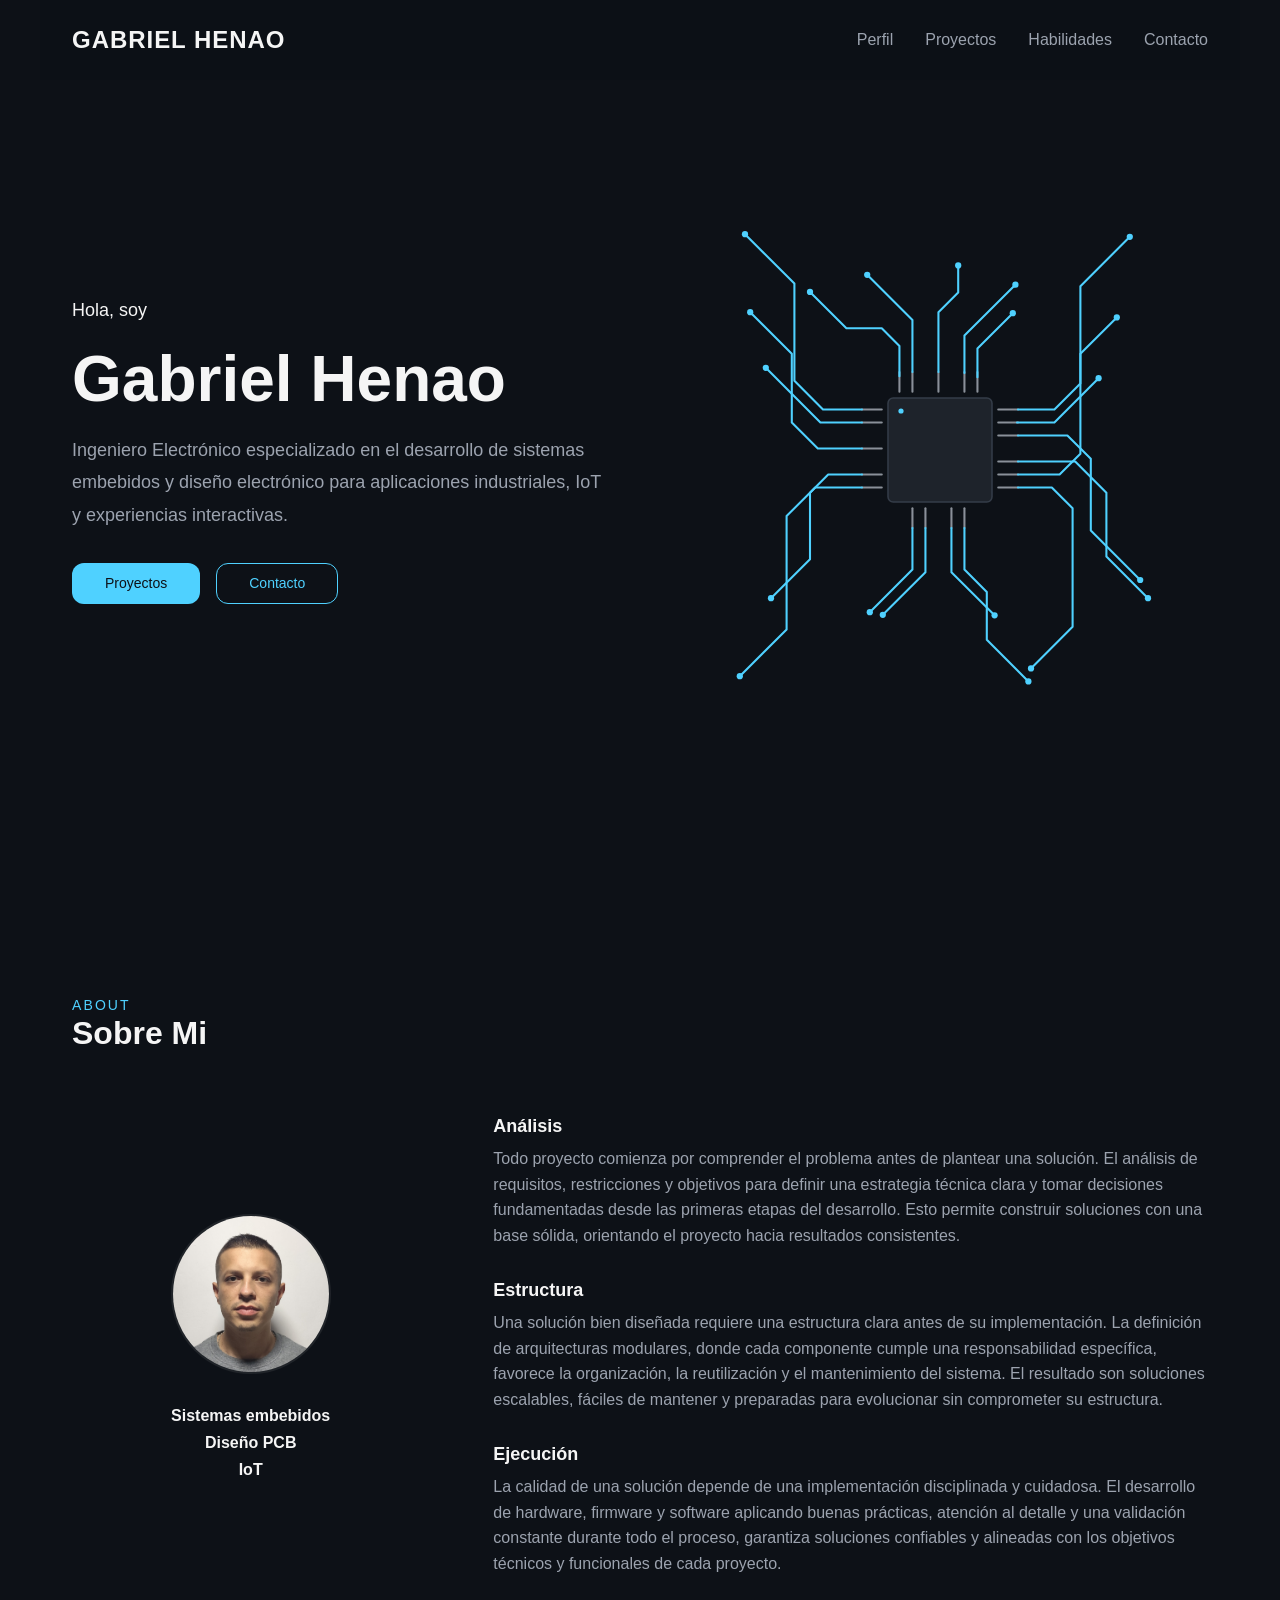
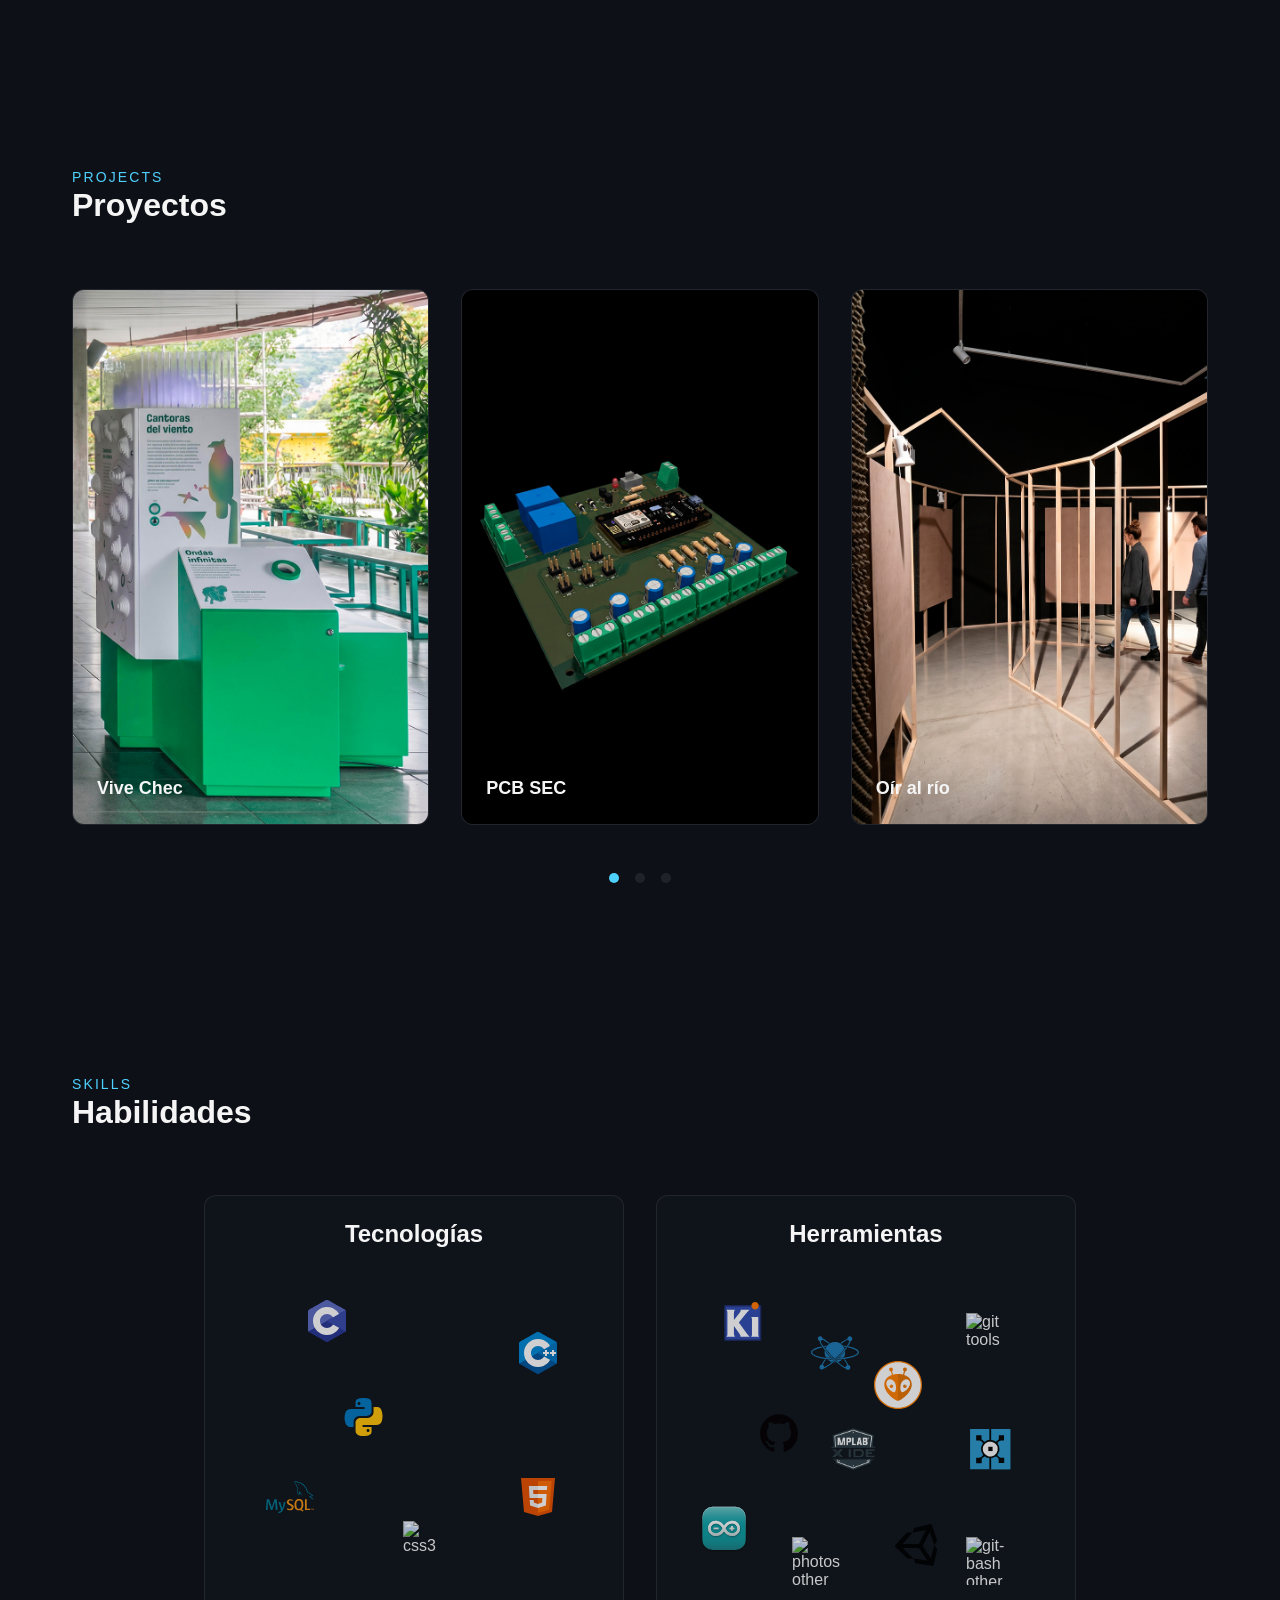
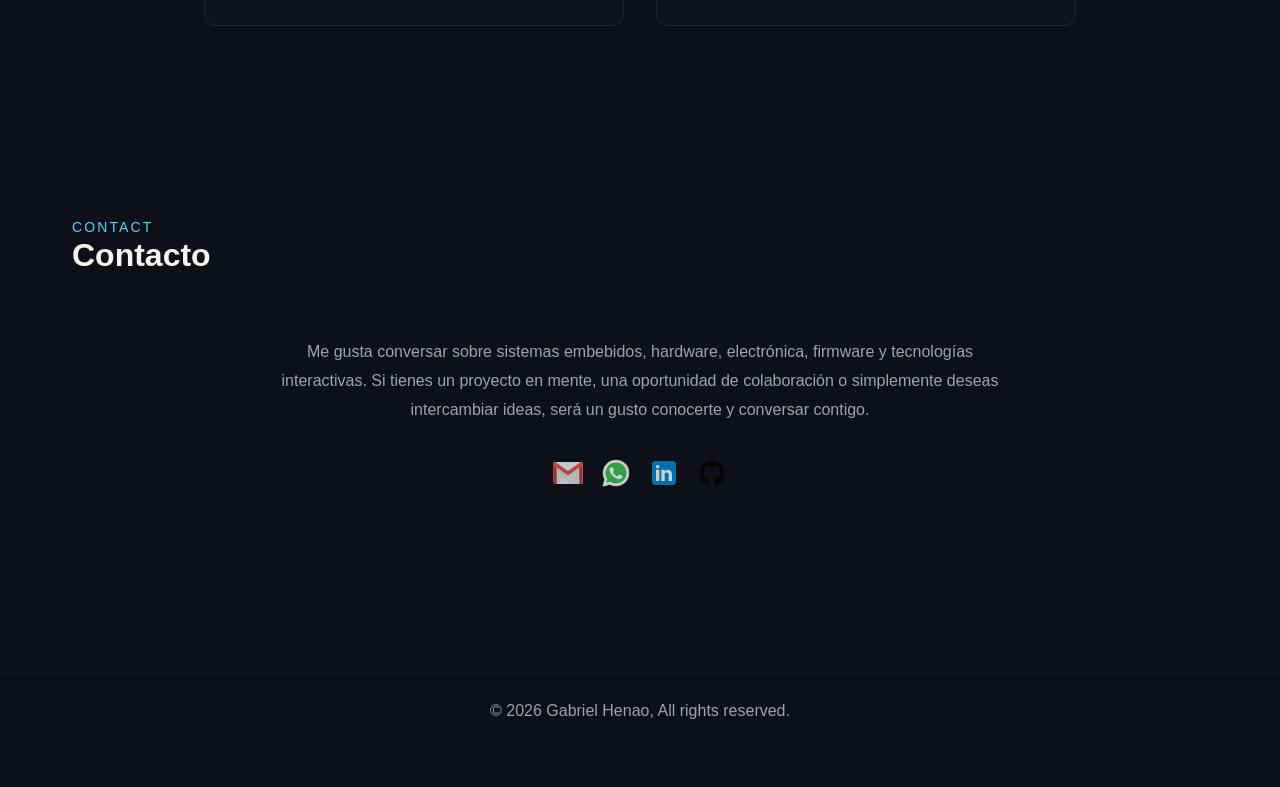
==== commit 8d25673d: "feat(portfolio): refine content and implement navigation module" ====
--- a/index.html
+++ b/index.html
@@ -1,5 +1,5 @@
 <!DOCTYPE html>
-<html lang="en">
+<html lang="es">
 
 <head>
     <meta charset="UTF-8">
@@ -21,7 +21,7 @@
 
         <nav class="navbar container">
 
-            <a class="navbar__brand" href="#hero" data-section="hero">
+            <a class="navbar__brand" href="#hero">
 
                 GABRIEL HENAO
 
@@ -595,7 +595,7 @@
 
                         <article class="project-card">
 
-                            <img class="project-card__image" src="./src/assets/images/projects/pcb-aer.png"
+                            <img class="project-card__image" src="./src/assets/images/projects/pcb-aer.jpg"
                                 alt="PCB AER project">
 
                             <div class="project-card__overlay">
@@ -1004,6 +1004,8 @@
                 </div>
 
             </div>
+        
+        </section>
 
         <!-- ==========================================================
             CONTACT
@@ -1122,10 +1124,7 @@
         JS
     =========================================================================== -->
 
-    <script src="src/js/navigation.js"></script>
-    <script src="src/js/animations.js"></script>
-    <script src="src/js/projects.js"></script>
-    <script src="src/js/main.js"></script>
+    <script type="module" src="src/js/main.js"></script>
 
 </body>
 
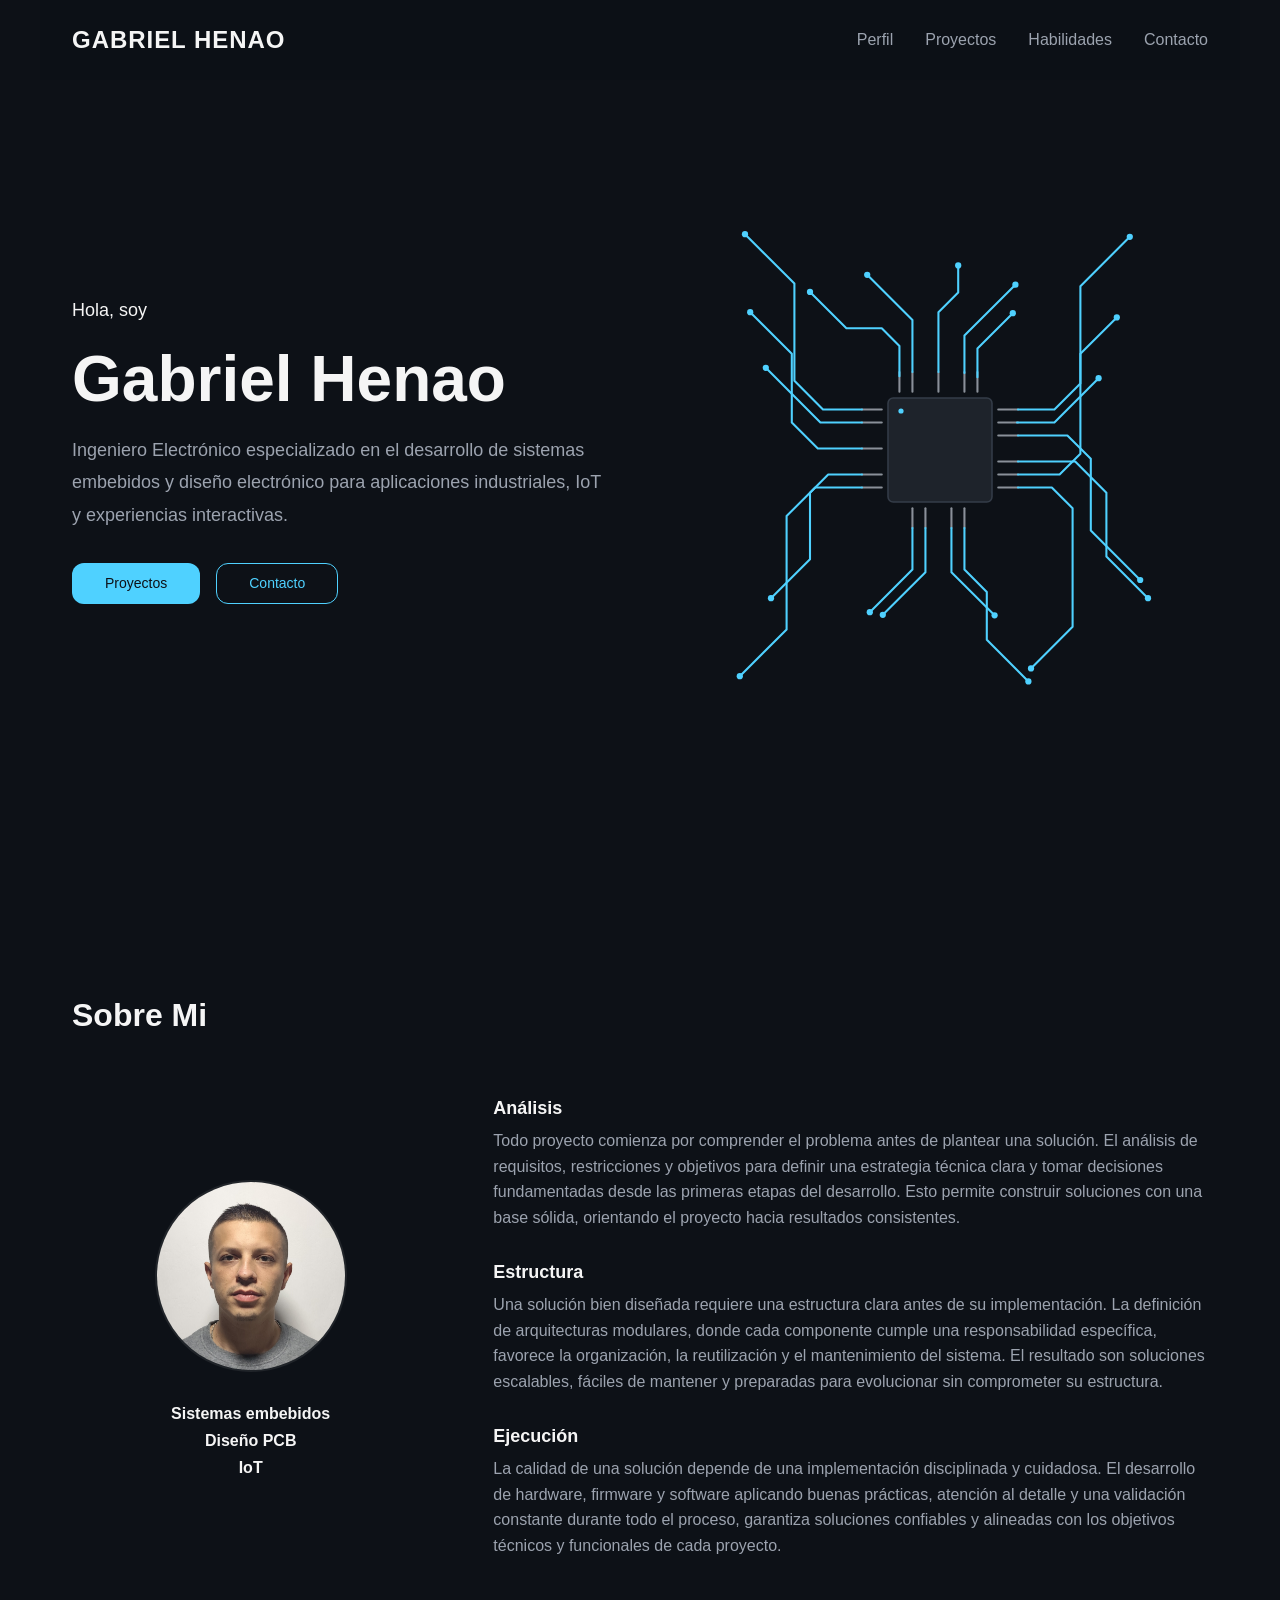
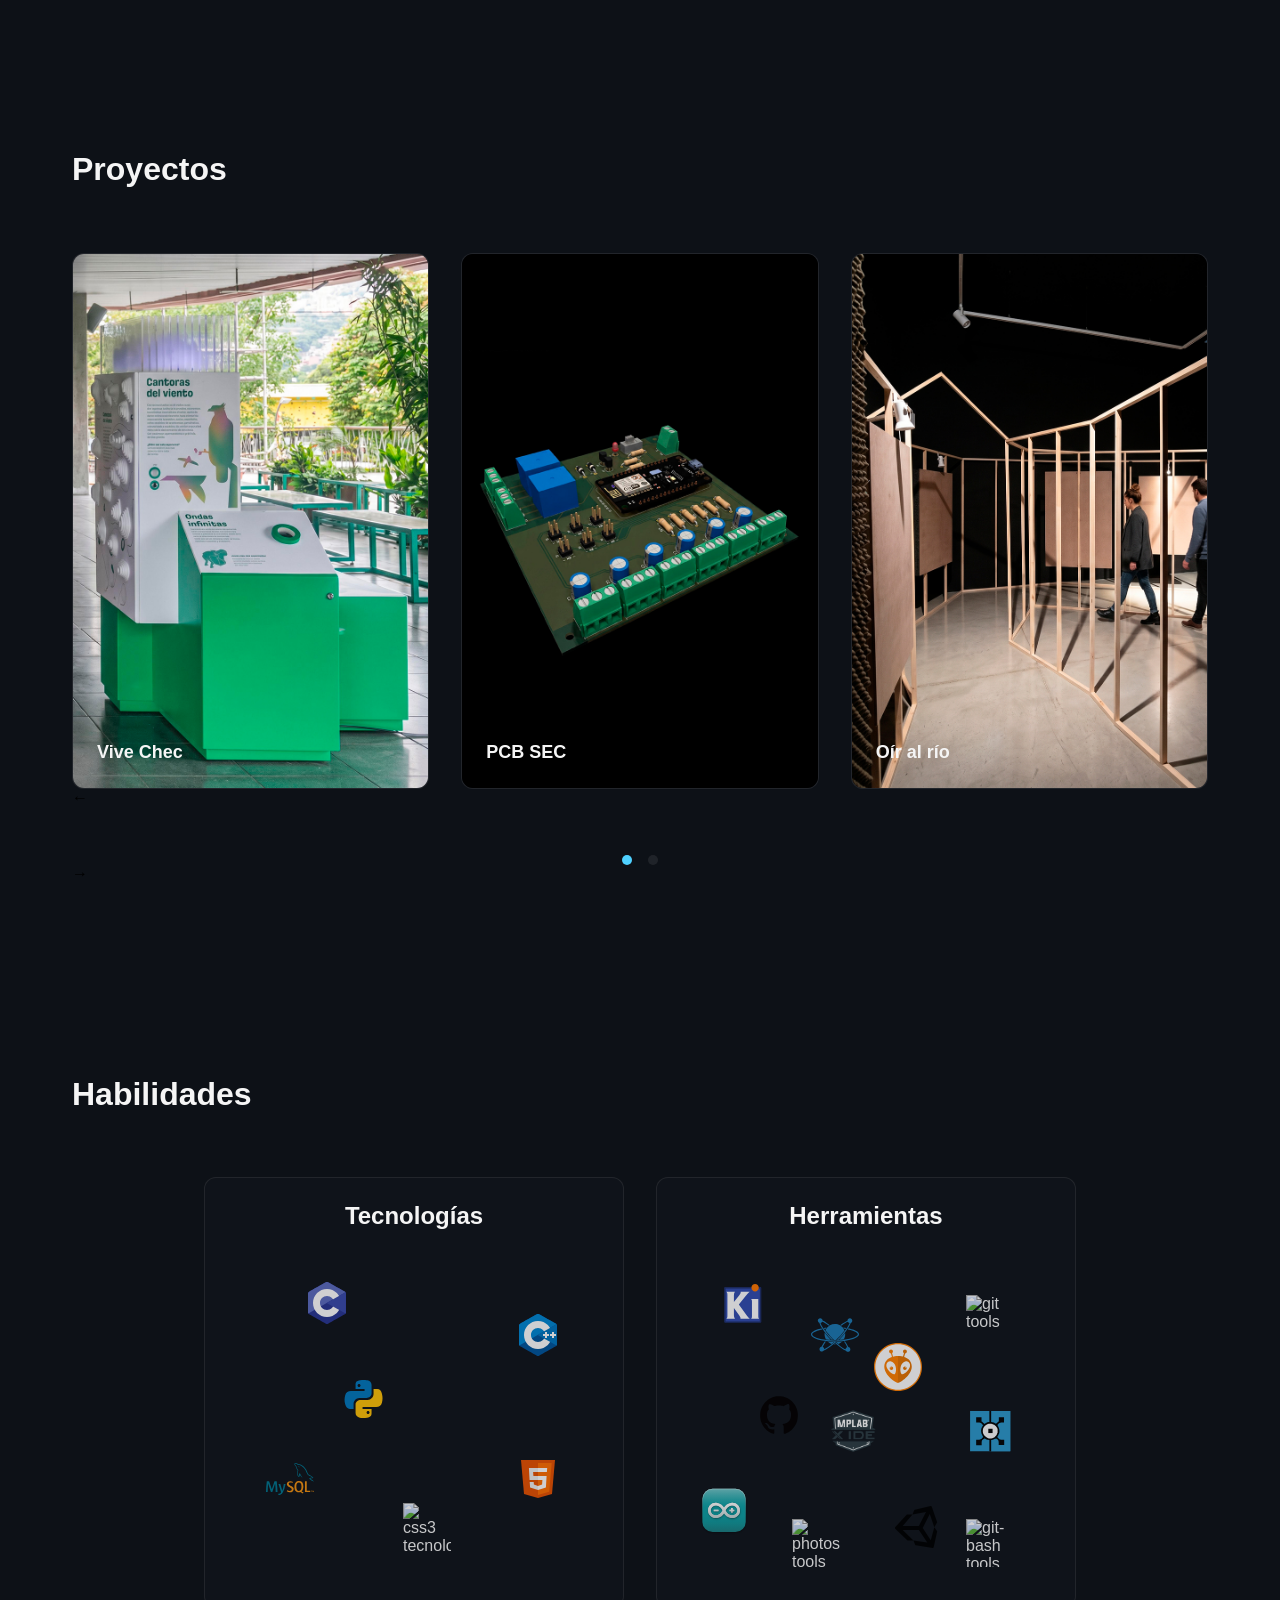
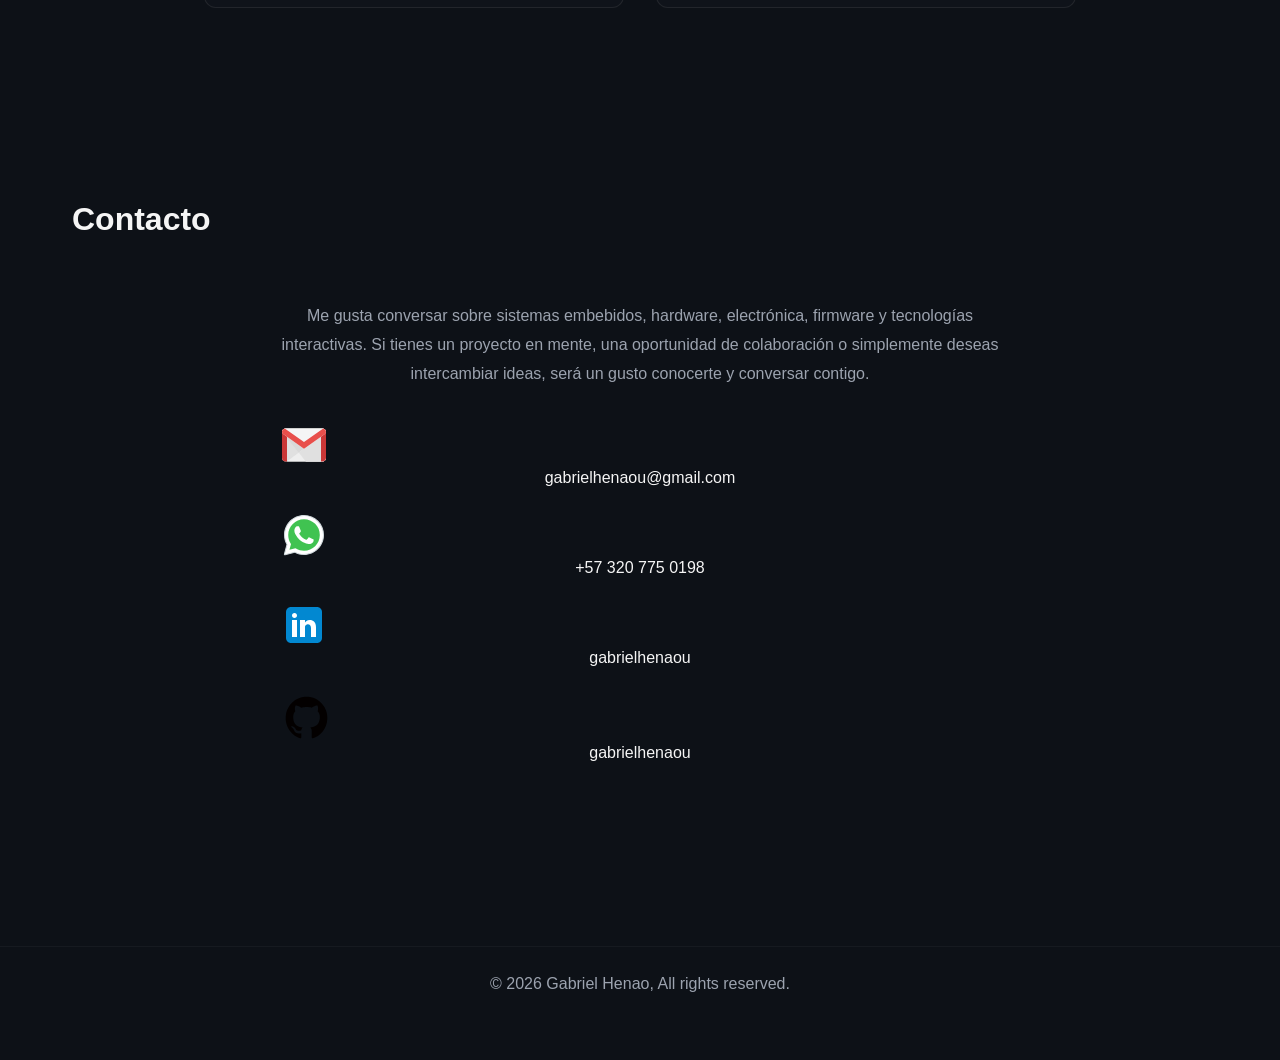
==== commit d461d4b6: "contact, footer" ====
--- a/index.html
+++ b/index.html
@@ -146,11 +146,6 @@
             <div class="container">
 
                 <header class="section-header">
-
-                    <span class="section-header__label">
-                        About
-
-                    </span>
 
                     <h2 class="section-header__title">
                         Sobre Mi
@@ -262,11 +257,6 @@
             <div class="container">
 
                 <header class="section-header">
-
-                    <span class="section-header__label">
-                        Projects
-
-                    </span>
 
                     <h2 class="section-header__title">
                         Proyectos
@@ -742,11 +732,29 @@
 
                 </div>
 
-                <div class="projects__pagination">
-
-                    <button class="projects__dot projects__dot--active"></button>
-                    <button class="projects__dot"></button>
-                    <button class="projects__dot"></button>
+                <div class="projects__navigation">
+
+                    <button
+                        class="projects__button projects__button--previous"
+                        type="button"
+                        aria-label="Proyecto anterior">
+
+                        ←
+
+                    </button>
+
+                    <div class="projects__indicators">
+
+                    </div>
+
+                    <button
+                        class="projects__button projects__button--next"
+                        type="button"
+                        aria-label="Proyecto siguiente">
+
+                        →
+
+                    </button>
 
                 </div>
 
@@ -764,11 +772,6 @@
 
                 <header class="section-header">
 
-                    <span class="section-header__label">
-                        Skills
-
-                    </span>
-
                     <h2 class="section-header__title">
                         Habilidades
 
@@ -793,7 +796,7 @@
 
                             <div class="icon skill-card__icon skill-card__icon--technologies-1">
 
-                                <img class="icon__image" src="./src/assets/icons/c.svg" alt="C">
+                                <img class="icon__image" src="./src/assets/icons/c.svg" alt="c tecnologies">
 
                                 <span class="icon__tooltip">
                                     C
@@ -805,7 +808,7 @@
 
                             <div class="icon skill-card__icon skill-card__icon--technologies-2">
 
-                                <img class="icon__image" src="./src/assets/icons/cpp.svg" alt="C++">
+                                <img class="icon__image" src="./src/assets/icons/cpp.svg" alt="c++ tecnologies">
 
                                 <span class="icon__tooltip">
                                     C++
@@ -816,7 +819,7 @@
 
                             <div class="icon skill-card__icon skill-card__icon--technologies-3">
 
-                                <img class="icon__image" src="./src/assets/icons/python.svg" alt="Python">
+                                <img class="icon__image" src="./src/assets/icons/python.svg" alt="python tecnologies">
 
                                 <span class="icon__tooltip">
                                     Python
@@ -827,7 +830,7 @@
 
                             <div class="icon skill-card__icon skill-card__icon--technologies-4">
 
-                                <img class="icon__image" src="./src/assets/icons/mysql.svg" alt="mysql other">
+                                <img class="icon__image" src="./src/assets/icons/mysql.svg" alt="mysql tecnologies">
 
                                 <span class="icon__tooltip">
                                     MySQL
@@ -838,7 +841,7 @@
 
                             <div class="icon skill-card__icon skill-card__icon--technologies-5">
 
-                                <img class="icon__image" src="./src/assets/icons/html5.svg" alt="html5">
+                                <img class="icon__image" src="./src/assets/icons/html5.svg" alt="html5 tecnologies">
 
                                 <span class="icon__tooltip">
                                     HTML5
@@ -849,7 +852,7 @@
 
                             <div class="icon skill-card__icon skill-card__icon--technologies-6">
 
-                                <img class="icon__image" src="./src/assets/icons/css3.svg" alt="css3">
+                                <img class="icon__image" src="./src/assets/icons/css3.svg" alt="css3 tecnologies">
 
                                 <span class="icon__tooltip">
                                     CSS3
@@ -877,7 +880,7 @@
 
                             <div class="icon skill-card__icon skill-card__icon--tools-1">
 
-                                <img class="icon__image" src="./src/assets/icons/kicad.svg" alt="KiCad">
+                                <img class="icon__image" src="./src/assets/icons/kicad.svg" alt="kiCad tools">
 
                                 <span class="icon__tooltip">
                                     KiCad
@@ -943,7 +946,7 @@
 
                             <div class="icon skill-card__icon skill-card__icon--tools-7">
 
-                                <img class="icon__image" src="./src/assets/icons/git-bash.svg" alt="git-bash other">
+                                <img class="icon__image" src="./src/assets/icons/git-bash.svg" alt="git-bash tools">
 
                                 <span class="icon__tooltip">
                                     Git Bash
@@ -954,7 +957,7 @@
 
                             <div class="icon skill-card__icon skill-card__icon--tools-8">
 
-                                <img class="icon__image" src="./src/assets/icons/arduino.svg" alt="Arduino tools">
+                                <img class="icon__image" src="./src/assets/icons/arduino.svg" alt="arduino tools">
 
                                 <span class="icon__tooltip">
                                     Arduino
@@ -965,7 +968,7 @@
 
                             <div class="icon skill-card__icon skill-card__icon--tools-9">
 
-                                <img class="icon__image" src="./src/assets/icons/unity.svg" alt="Unity">
+                                <img class="icon__image" src="./src/assets/icons/unity.svg" alt="unity tools">
 
                                 <span class="icon__tooltip">
                                     Unity
@@ -977,7 +980,7 @@
                             <div class="icon skill-card__icon skill-card__icon--tools-10">
 
                                 <img class="icon__image" src="./src/assets/icons/touch-designer.svg"
-                                    alt="Touch Designer">
+                                    alt="touch-designer tools">
 
                                 <span class="icon__tooltip">
                                     Touch Designer
@@ -988,7 +991,7 @@
 
                             <div class="icon skill-card__icon skill-card__icon--tools-11">
 
-                                <img class="icon__image" src="./src/assets/icons/photoshop.svg" alt="photoshop other">
+                                <img class="icon__image" src="./src/assets/icons/photoshop.svg" alt="photoshop tools">
 
                                 <span class="icon__tooltip">
                                     Photoshop
@@ -1017,16 +1020,8 @@
 
                 <header class="section-header">
 
-                    <span class="section-header__label">
-
-                        Contact
-
-                    </span>
-
                     <h2 class="section-header__title">
-
                         Contacto
-
                     </h2>
 
                 </header>
@@ -1037,58 +1032,79 @@
                         Me gusta conversar sobre sistemas embebidos, hardware, electrónica, firmware y
                         tecnologías interactivas. Si tienes un proyecto en mente, una oportunidad de colaboración o
                         simplemente deseas intercambiar ideas, será un gusto conocerte y conversar contigo.
-
                     </p>
 
-                    <div class="icons icons--size-medium">
-
-                        <div class="icon">
-
-                            <img class="icon__image" src="./src/assets/icons/gmail.svg" alt="gmail contact">
-
-                            <span class="icon__tooltip">
-
-                                Gmail
-
+                    <div class="contact__links">
+
+                        <a
+                            class="contact-item"
+                            href="mailto:gabrielhenaou@gmail.com"
+                            aria-label="Enviar un correo electrónico">
+
+                            <img
+                                class="contact-item__icon"
+                                src="./src/assets/icons/gmail.svg"
+                                alt="Gmail">
+
+                            <span class="contact-item__text">
+                                gabrielhenaou@gmail.com
                             </span>
 
-                        </div>
-
-                        <div class="icon">
-
-                            <img class="icon__image" src="./src/assets/icons/whatsapp.svg" alt="WhatsApp contact">
-
-                            <span class="icon__tooltip">
-
-                                WhatsApp
-
+                        </a>
+
+                        <a
+                            class="contact-item"
+                            href="https://wa.me/573207750198"
+                            target="_blank"
+                            rel="noopener noreferrer"
+                            aria-label="Contactar por WhatsApp">
+
+                            <img
+                                class="contact-item__icon"
+                                src="./src/assets/icons/whatsapp.svg"
+                                alt="WhatsApp">
+
+                            <span class="contact-item__text">
+                                +57 320 775 0198
                             </span>
 
-                        </div>
-
-                        <div class="icon">
-
-                            <img class="icon__image" src="./src/assets/icons/linkedin.svg" alt="linkedin contact">
-
-                            <span class="icon__tooltip">
-
-                                LinkedIn
-
+                        </a>
+
+                        <a
+                            class="contact-item"
+                            href="https://www.linkedin.com/in/gabrielhenaou"
+                            target="_blank"
+                            rel="noopener noreferrer"
+                            aria-label="Visitar perfil de LinkedIn">
+
+                            <img
+                                class="contact-item__icon"
+                                src="./src/assets/icons/linkedin.svg"
+                                alt="LinkedIn">
+
+                            <span class="contact-item__text">
+                                gabrielhenaou
                             </span>
 
-                        </div>
-
-                        <div class="icon">
-
-                            <img class="icon__image" src="./src/assets/icons/git-hub.svg" alt="github contact">
-
-                            <span class="icon__tooltip">
-
-                                GitHub
-
+                        </a>
+
+                        <a
+                            class="contact-item"
+                            href="https://github.com/gabrielhenaou"
+                            target="_blank"
+                            rel="noopener noreferrer"
+                            aria-label="Visitar perfil de GitHub">
+
+                            <img
+                                class="contact-item__icon"
+                                src="./src/assets/icons/git-hub.svg"
+                                alt="GitHub">
+
+                            <span class="contact-item__text">
+                                gabrielhenaou
                             </span>
 
-                        </div>
+                        </a>
 
                     </div>
 
--- a/src/css/style.css
+++ b/src/css/style.css
@@ -23,6 +23,7 @@
 @import url("./components/section-header.css");
 @import url("./components/project-card.css");
 @import url("./components/skill-card.css");
+@import url("./components/contact-item.css");
 @import url("./components/pcb.css");
 
 /* ==========================================================================
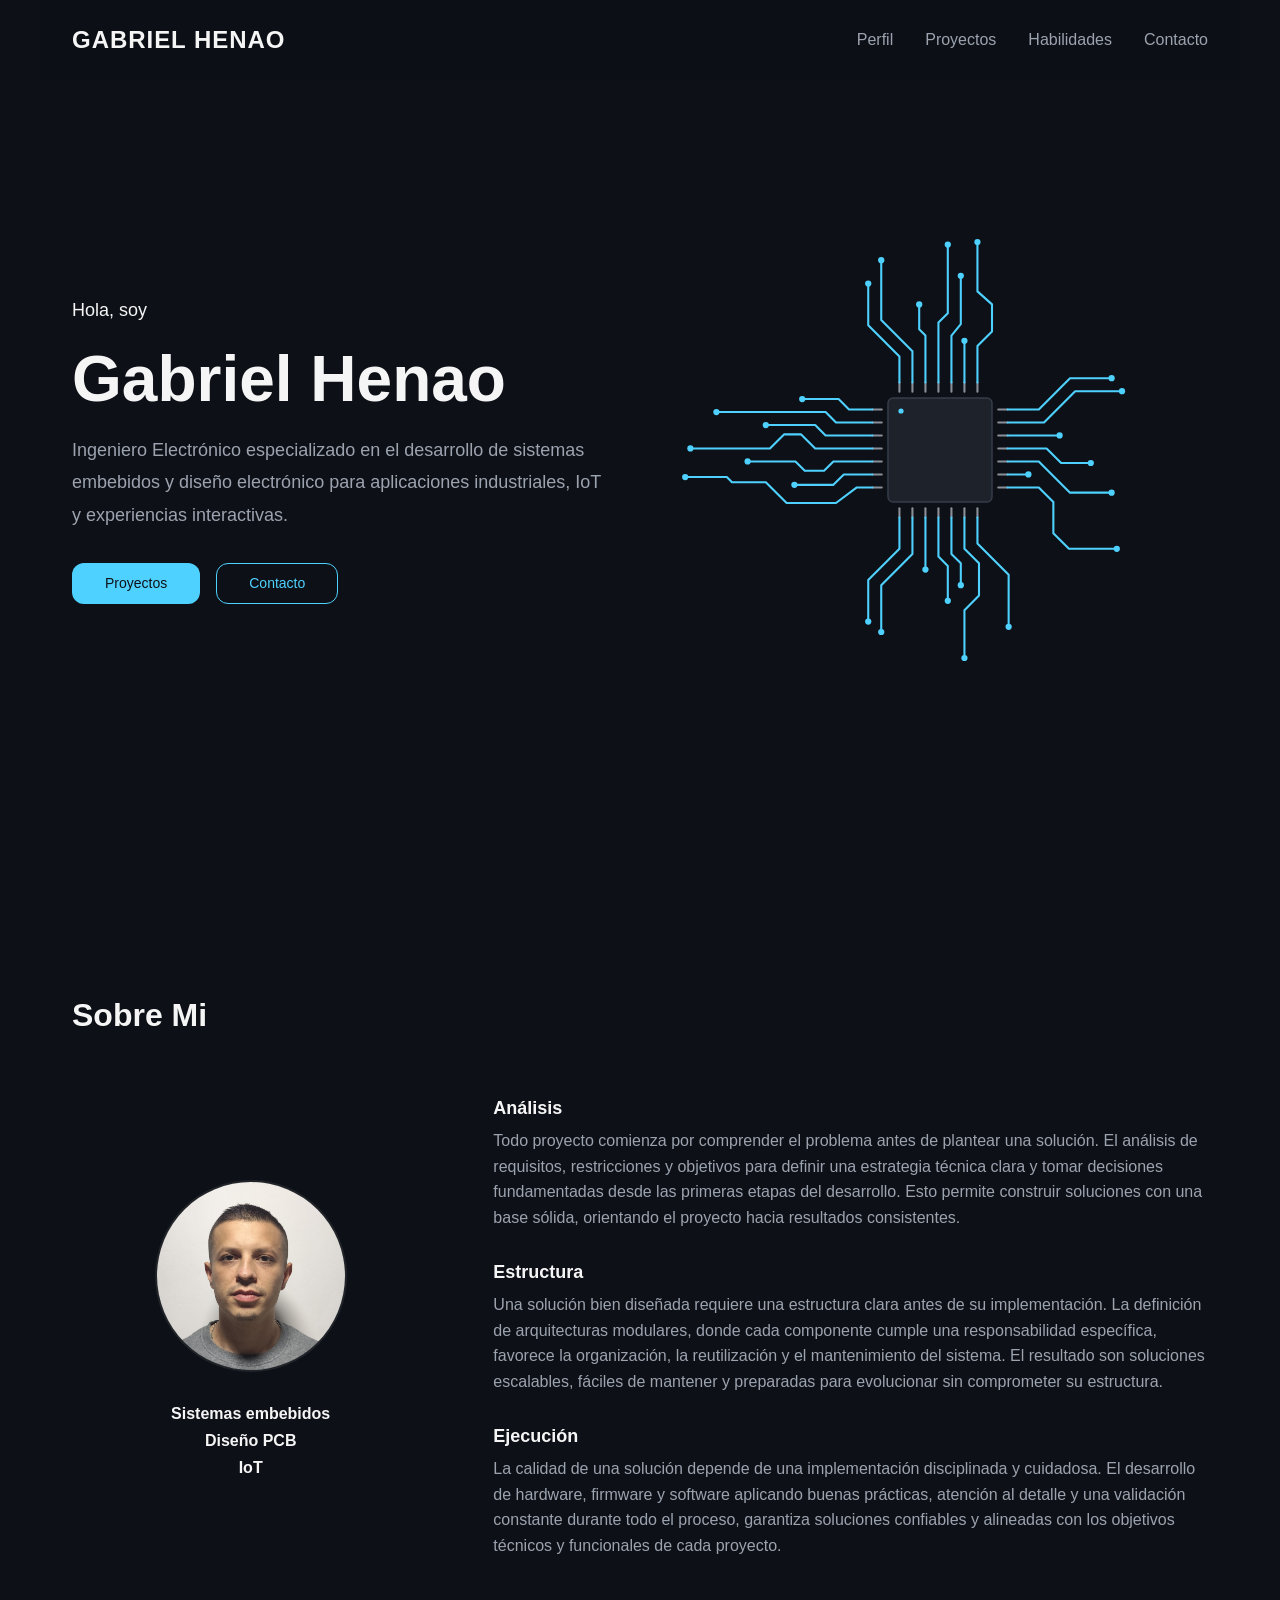
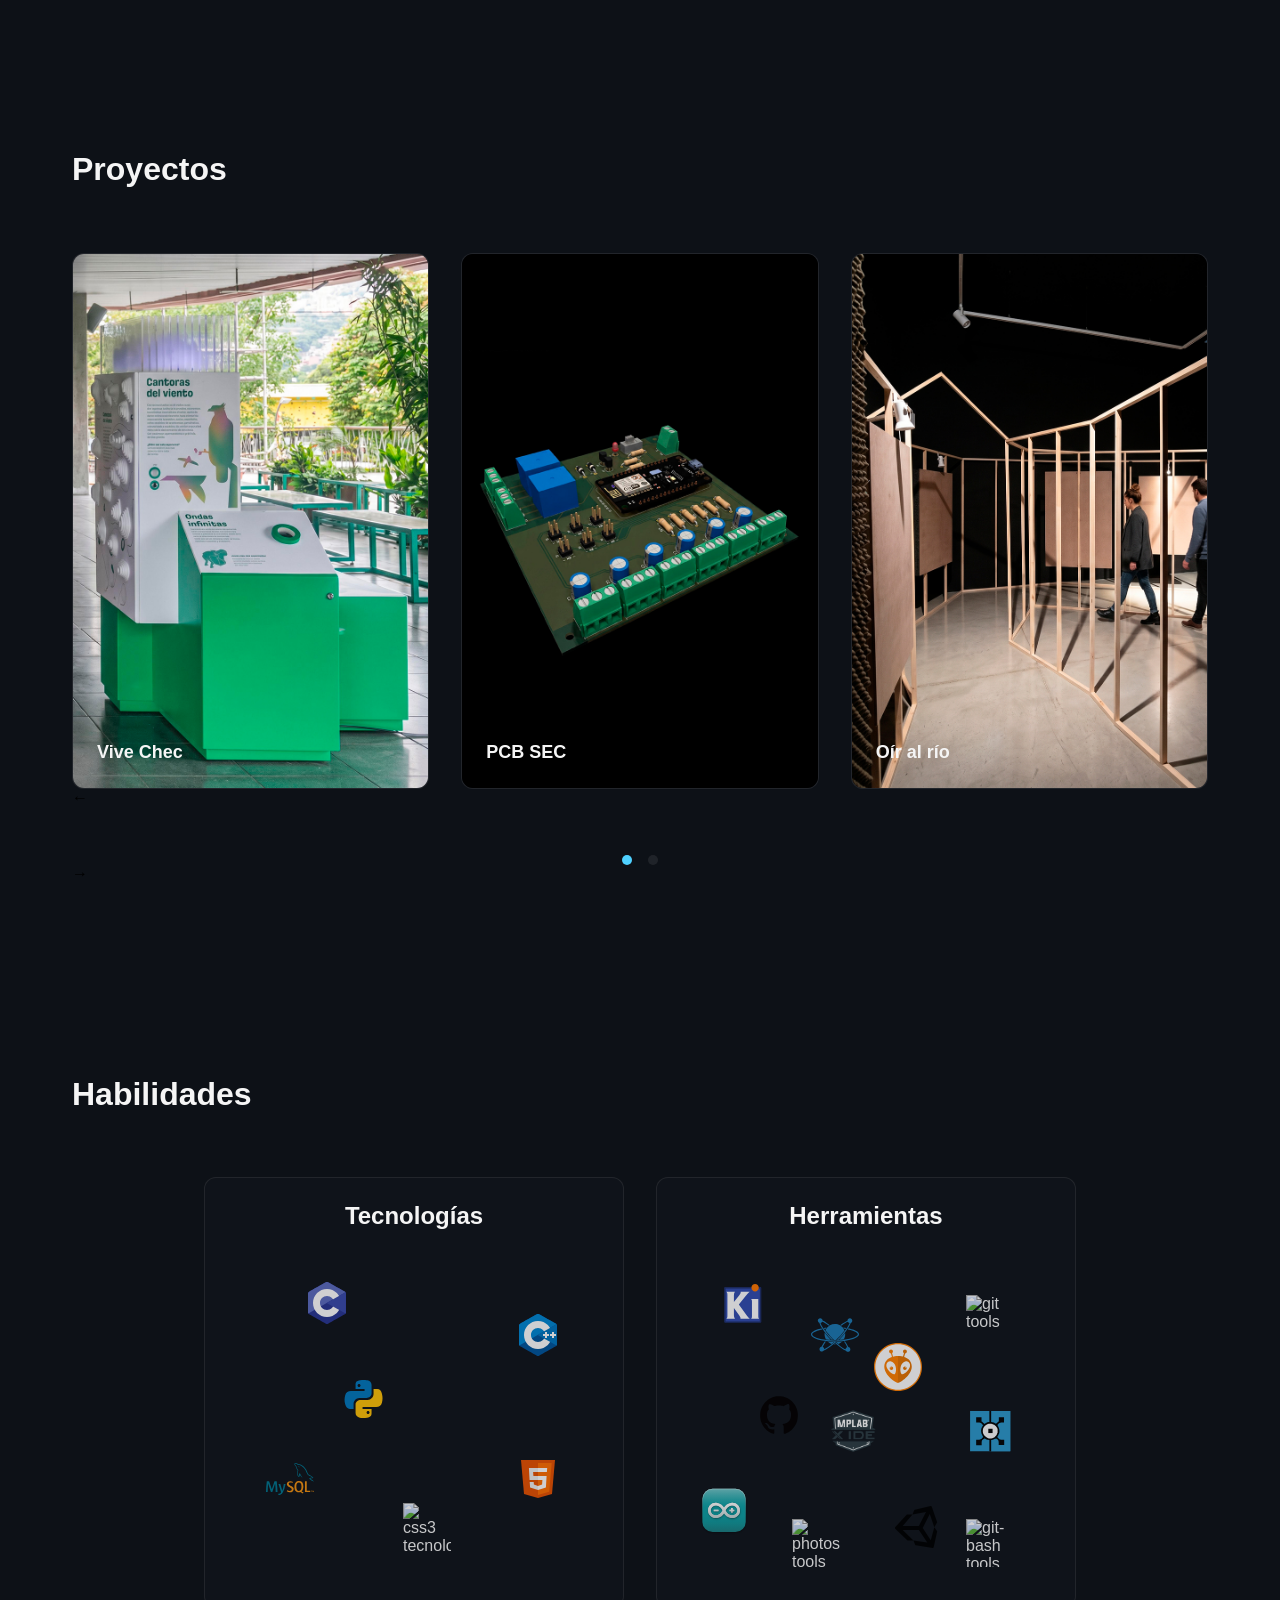
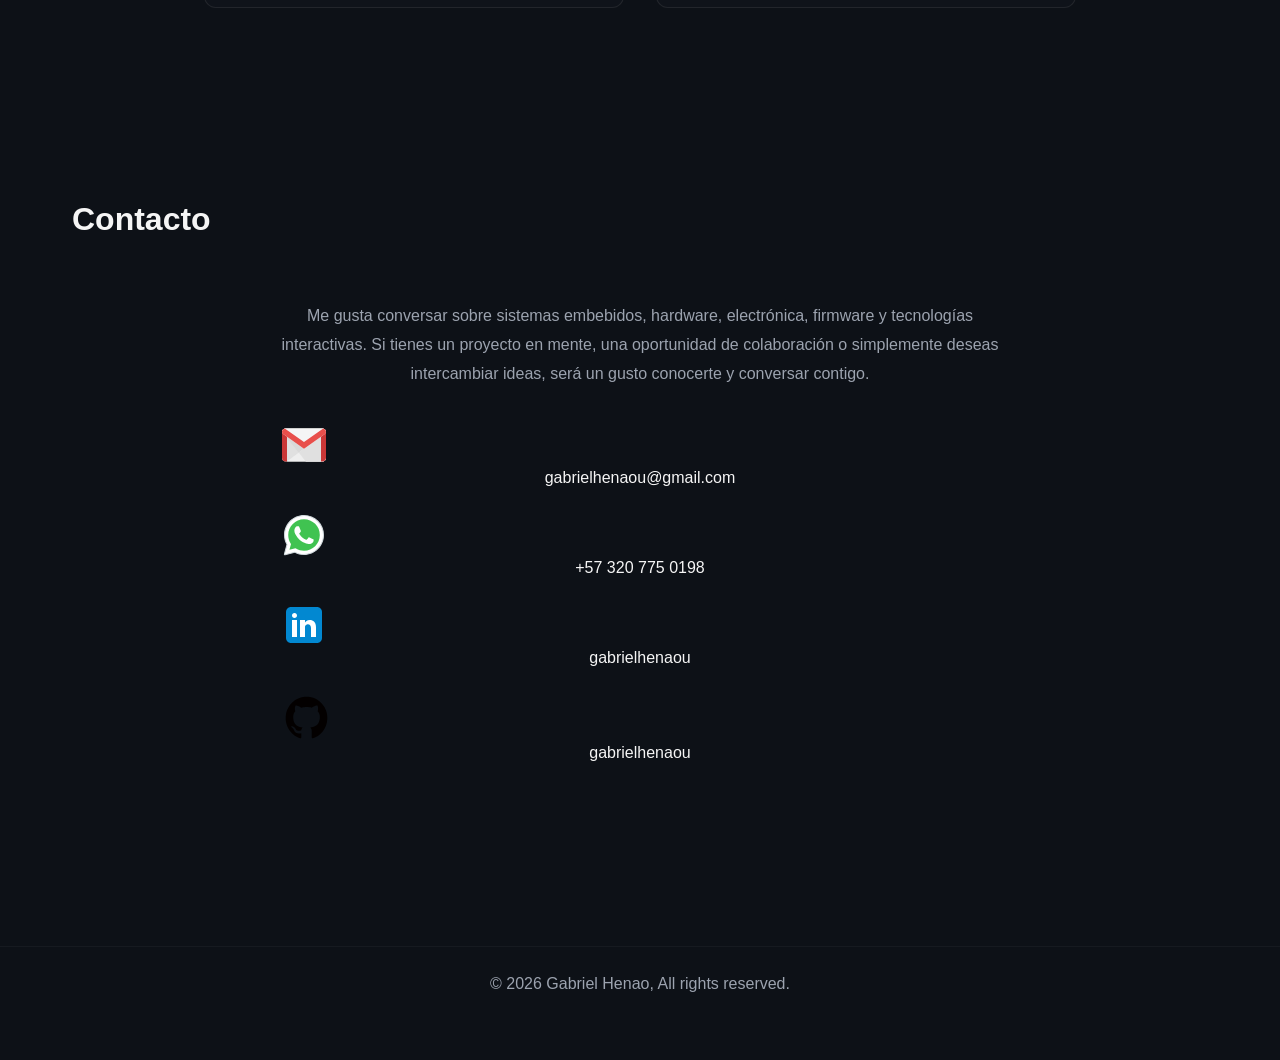
==== commit f40d9901: "feat(projects): improve project cards and carousel interaction" ====
--- a/index.html
+++ b/index.html
@@ -283,19 +283,26 @@
                                 <div class="project-card__content">
 
                                     <p class="project-card__description">
-                                        Micro Museo desarrollado para el Centro de experiencias VIVE CHEC. Se realiza
-                                        con el
-                                        propósito de ofrecer una experiencia educativa e interactiva para los
-                                        visitantes,
-                                        que
-                                        invita a reflexionar sobre la oportunidad de encontrar un equilibrio entre el
-                                        uso y
-                                        la
-                                        conservación de los recursos naturales.
-
-                                        Se observan efectos de iluminación en el diorama y se presionan los pulsadores
-                                        para
-                                        reproducir los audios correspondientes.
+                                        Como parte de mi trabajo en Parque Explora, participé en el desarrollo del Micro Museo para el Centro de Experiencias
+                                        VIVE CHEC, un proyecto realizado para Grupo EPM orientado a la divulgación científica mediante experiencias
+                                        interactivas.
+                                        
+                                        Mi participación estuvo enfocada en el desarrollo e integración de los sistemas electrónicos que conforman la
+                                        experiencia del visitante. El proyecto se estructuró en tres subsistemas independientes, diseñados para operar de forma
+                                        confiable y coordinada:
+                                        
+                                        - Sistema de visualización retroiluminada, encargado de iluminar un módulo con imágenes observables a través de mirillas,
+                                        resaltando el contenido expositivo.
+
+                                        - Sistema de reproducción de audio, basado en un microcontrolador, un reproductor de sonido y una botonera de cinco
+                                        pulsadores. La lógica de control garantiza la reproducción exclusiva de un único audio a la vez; si un visitante
+                                        selecciona una nueva narración mientras otra se encuentra en ejecución, el sistema interrumpe la reproducción activa e
+                                        inicia inmediatamente la correspondiente al nuevo pulsador. Cada canal de audio se encuentra asociado a su respectivo
+                                        altavoz.
+
+                                        - Sistema de iluminación dinámica, implementado mediante un microcontrolador con múltiples salidas PWM para generar
+                                        efectos luminosos que simulan descargas eléctricas sobre el diorama de la nube, enriqueciendo la experiencia visual del
+                                        montaje.
 
                                     </p>
 
@@ -361,16 +368,18 @@
                                 <div class="project-card__content">
 
                                     <p class="project-card__description">
-                                        Tarjeta electrónica diseñada para la Corporación Parque Explora. Tiene como
-                                        propósito
-                                        controlar la iluminación de las experiencias interactivas, siendo capaz de
-                                        gestionar
-                                        diferentes tipos de salidas y facilitar la integración con sistemas de
-                                        automatización.
-
-                                        Diseño pensado para trabajar con la placa de desarrollo ESP8266 NodeMCU y
-                                        alimentación
-                                        externa de 5 y 12 VDC.
+                                        Como parte de mi trabajo en Parque Explora, diseñé una tarjeta electrónica para una experiencia interactiva cuyo
+                                        objetivo era controlar la iluminación y generar diferentes efectos lumínicos en respuesta a la interacción de los
+                                        visitantes. El desarrollo permitió integrar el sistema de control, los actuadores de iluminación y los sensores en una
+                                        solución electrónica.
+
+                                        El diseño incorpora dos salidas de potencia para el accionamiento de relés destinados al control de iluminación de 110
+                                        VAC, implementando etapas de conmutación mediante transistores para proteger las salidas del microcontrolador.
+                                        Adicionalmente, integra seis canales para el control de LED y tiras NeoPixel, permitiendo generar secuencias y efectos
+                                        luminosos programables en distintos segmentos de la experiencia.
+                                        
+                                        La tarjeta también dispone de seis entradas dedicadas para sensores de proximidad, proporcionando una interfaz sencilla
+                                        para detectar la interacción de los visitantes y activar respuestas automatizadas del sistema.
 
                                     </p>
 
@@ -424,19 +433,20 @@
                                 <div class="project-card__content">
 
                                     <p class="project-card__description">
-                                        Experiencia interactiva desarrollada para el Museo Casa de la Memoria y la
-                                        colectiva
-                                        normal. Su propósito es que los visitantes conozcan por medio de un recorrido
-                                        guiado
-                                        automatizado, sobre los hallazgos del Informe final de la Comisión de la Verdad,
-                                        referente al conflicto armado en colombia.
-
-                                        Los visitantes avanzan por las estaciones a medida que se enciende una lámpara
-                                        en
-                                        cada
-                                        una de ellas, al llegar a la estación un sensor detecta presencia y se inicia un
-                                        audio,
-                                        cuando el audio termina se podrá avanzar al siguiente punto.
+                                        Desarrollé una experiencia interactiva para la Coalición Internacional de Sitios de Conciencia y el Museo Casa de la
+                                        Memoria, concebida para guiar a los visitantes a través de un recorrido automatizado basado en los hallazgos del Informe
+                                        Final de la Comisión de la Verdad sobre el conflicto armado en Colombia.
+                                        
+                                        El sistema fue desarrollado sobre una plataforma Arduino e integra seis sensores de proximidad, seis salidas de
+                                        iluminación de 110 VAC controladas mediante módulos de relé, un reproductor de audio y cinco altavoces distribuidos
+                                        estratégicamente a lo largo del recorrido. Cada estación asocia un sensor de presencia, una salida de iluminación y un
+                                        contenido sonoro específico.
+                                        
+                                        La lógica de control implementa una secuencia automática de navegación. Inicialmente, una única lámpara permanece
+                                        encendida indicando la primera estación. Cuando el sensor detecta la presencia de los visitantes, el sistema reproduce
+                                        el audio correspondiente y, al finalizar, activa la iluminación de la siguiente estación mientras deshabilita la
+                                        anterior. Este comportamiento se repite hasta completar el recorrido, permitiendo dirigir el flujo de los visitantes de
+                                        forma intuitiva, sincronizada y completamente automatizada.
 
                                     </p>
 
@@ -502,20 +512,20 @@
                                 <div class="project-card__content">
 
                                     <p class="project-card__description">
-                                        Experiencia interactiva desarrollada para la Maestra de Artes Visuales María
-                                        Fernanda
-                                        Calderón, que invita a las personas a reflexionar: ¿Qué uso y veracidad ponemos
-                                        en
-                                        los
-                                        datos y qué pasa con los vacíos en la información?.
-
-                                        Las personas toman asiento frente a una botonera. Al presionar cada uno de los
-                                        10
-                                        pulsadores, se iniciará la reproducción de dos visuales en paralelo. Se controla
-                                        por
-                                        medio de una Raspberry Pi Master, que envía la señal a una Raspberry Pi Slave
-                                        para
-                                        sincronizar ambos videos.
+                                        Desarrollé una experiencia interactiva para la maestra de artes visuales María Fernanda Calderón, como parte de la
+                                        exposición "Anticipaciones. Entre l_s mism_s no será". La instalación fue concebida para invitar a los visitantes a
+                                        reflexionar sobre el uso, la veracidad y los vacíos presentes en la información mediante una instalación audiovisual
+                                        interactiva.
+                                        
+                                        El sistema está compuesto por una botonera de diez pulsadores, donde cada interacción es procesada por una Raspberry Pi
+                                        4 encargada de la lógica principal del sistema. A través del protocolo de comunicación I²C, este dispositivo sincroniza
+                                        una segunda Raspberry Pi 4, permitiendo la reproducción simultánea de dos contenidos audiovisuales complementarios
+                                        ejecutados mediante scripts desarrollados en Python.
+                                        
+                                        En estado de espera, ambas pantallas reproducen contenido en bucle. Al seleccionar cualquiera de los pulsadores, el
+                                        sistema interrumpe la reproducción de espera e inicia de forma sincronizada el par de videos asociado a la interacción.
+                                        Una vez finaliza la secuencia, ambas Raspberry Pi restauran automáticamente el contenido en bucle, dejando la
+                                        instalación preparada para una nueva interacción.
 
                                     </p>
 
@@ -569,7 +579,7 @@
                                     </footer>
 
                                     <h3 class="project-card__title">
-                                        Huracanes
+                                        Temporada de huracanes
 
                                     </h3>
 
@@ -593,16 +603,22 @@
                                 <div class="project-card__content">
 
                                     <p class="project-card__description">
-                                        Tarjeta electrónica diseñada para la Corporación Parque Explora. Con el
-                                        propósito de
-                                        mejorar la experiencia interactiva Aeróbicos para el cerebro. Esta tarjeta
-                                        permite
-                                        centralizar las señales de entrada y salida de forma ordenada, mejorando el
-                                        controlador
-                                        del sistema y permitiendo realizar el mantenimiento de manera más eficiente.
-
-
-
+                                        Como parte de mi trabajo en Parque Explora, diseñé una tarjeta electrónica para la experiencia interactiva "Aeróbicos
+                                        para el cerebro", destinada a controlar la lógica del juego, la adquisición de señales y la visualización de los tiempos
+                                        obtenidos por los participantes.
+                                        
+                                        El diseño integra dos entradas para sensores inductivos de 12 VDC, aisladas mediante optoacopladores para proteger el
+                                        microcontrolador, además de una entrada táctil implementada utilizando la capacidad Touch nativa de un ESP32. La tarjeta
+                                        incorpora cuatro displays de siete segmentos alimentados a 12 VDC, organizados en dos contadores independientes y
+                                        controlados mediante multiplexación. También integra una fuente de
+                                        alimentación encargada de convertir los 12 VDC de entrada a 5 VDC, permitiendo alimentar el sistema completo desde una
+                                        única fuente.
+                                        
+                                        El firmware implementa la lógica del juego de pulso, donde el participante debe desplazar una pieza metálica a lo largo
+                                        de un recorrido sin establecer contacto con el conductor central. Los sensores inductivos detectan el inicio, los
+                                        cambios de sentido y el reinicio de la experiencia, mientras que la entrada táctil supervisa continuamente las
+                                        colisiones. El sistema controla dos temporizadores independientes para registrar el tiempo de ida y de regreso,
+                                        reiniciando automáticamente la secuencia cuando se detecta una pérdida.
                                     </p>
 
                                     <footer class="project-card__meta">
@@ -656,15 +672,18 @@
                                 <div class="project-card__content">
 
                                     <p class="project-card__description">
-                                        Experiencia audiovisual desarrollada para la Corporación Parque Explora. Con
-                                        esta
-                                        exposición se quiere abordar la Paleontología en casa.
-
-                                        Esta experiencia cuenta con un componente visual contemplativo y cuatro
-                                        reproductores de
-                                        audios, que permiten escuchar listas de reproducción de algunas vivencias de
-                                        paleontólogos colombianos. Las listas de reproducción se exploran por medio de
-                                        pulsadores.
+                                        Como parte de mi trabajo en Parque Explora, desarrollé una experiencia audiovisual para una exposición dedicada a la
+                                        paleontología, diseñada para combinar contenido visual con testimonios de paleontólogos colombianos mediante una
+                                        interacción sencilla e intuitiva.
+                                        
+                                        La instalación está compuesta por dos subsistemas independientes. El primero integra cuatro reproductores de audio
+                                        desarrollados sobre Arduino, cada uno equipado con un decodificador VS1053B y dos pulsadores que permiten navegar de
+                                        forma secuencial entre diferentes listas de reproducción. Cada módulo opera de manera independiente, permitiendo que
+                                        varios visitantes interactúen simultáneamente sin interferencias entre los distintos reproductores.
+                                        
+                                        El segundo subsistema está dedicado a la reproducción continua de contenido audiovisual mediante un reproductor
+                                        configurado para ejecutar un video en bucle, sincronizando la proyección con el resto de los elementos de la
+                                        experiencia.
 
                                     </p>
 
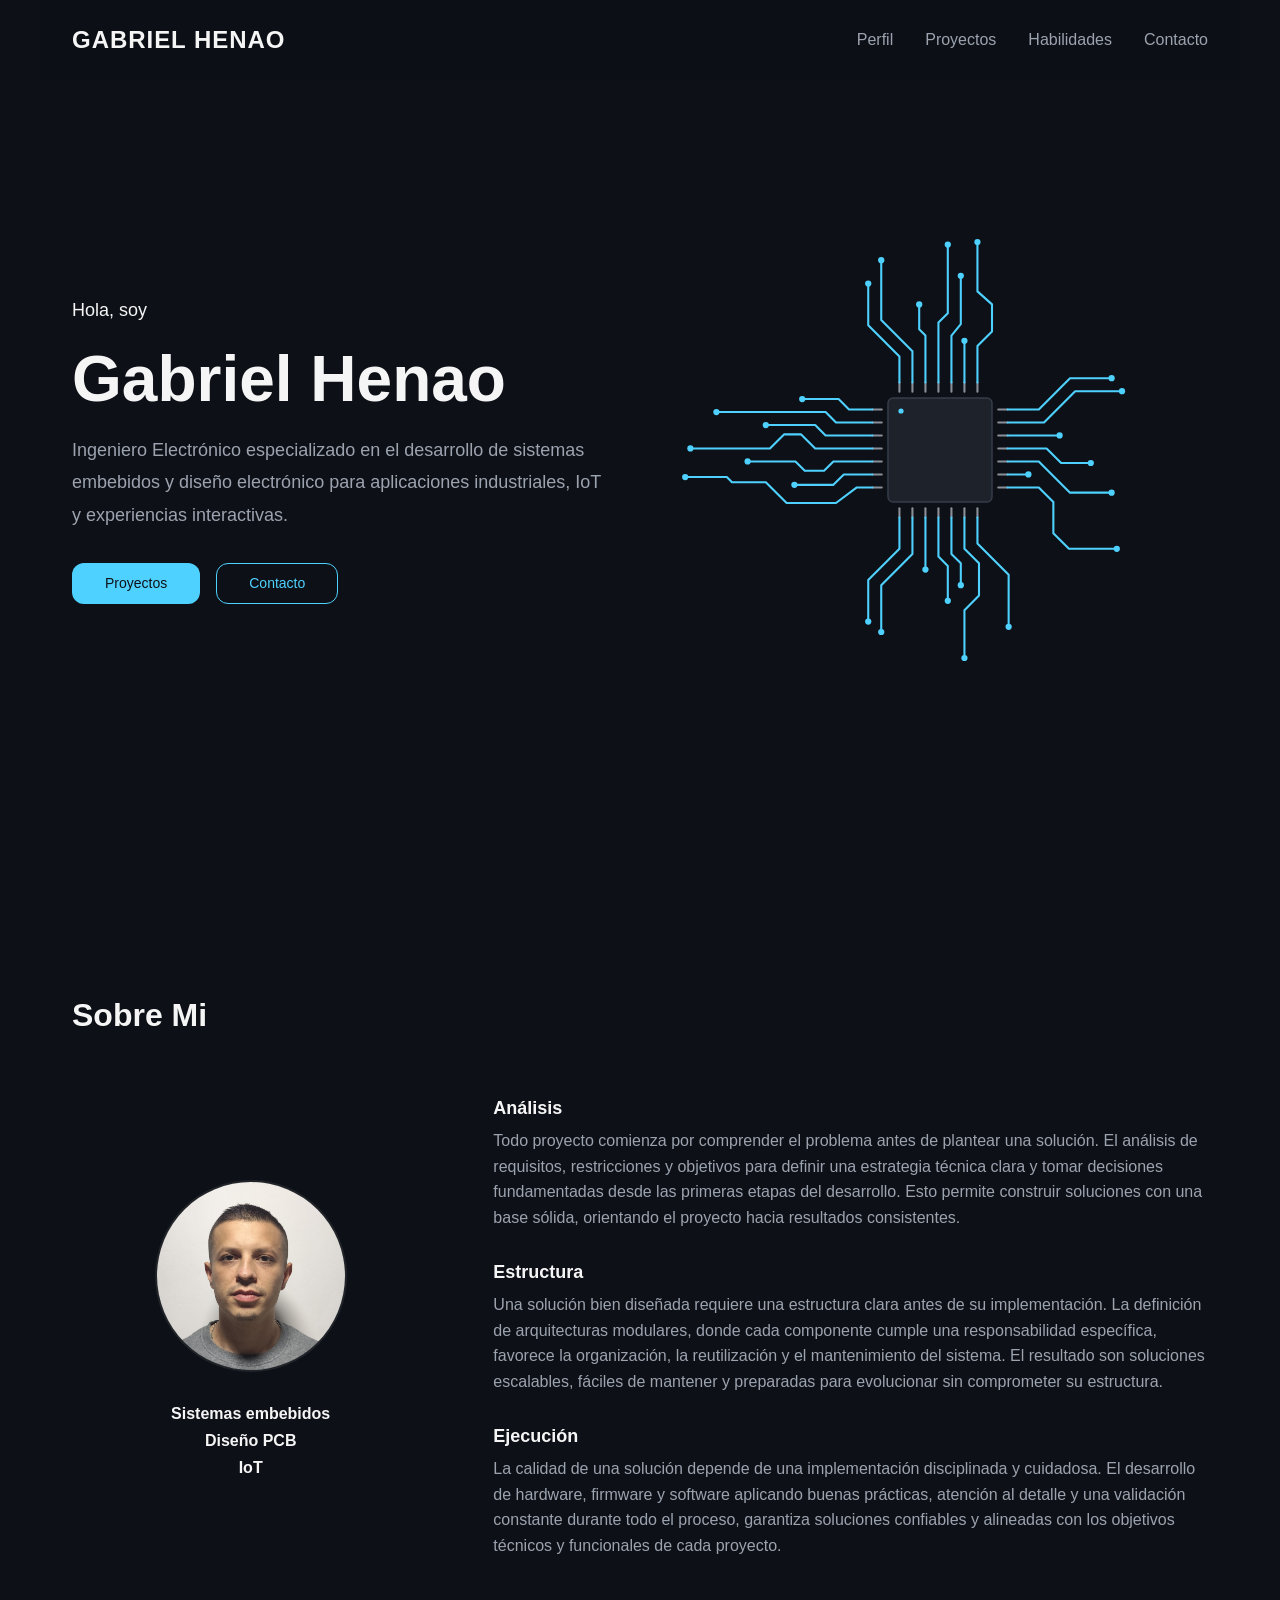
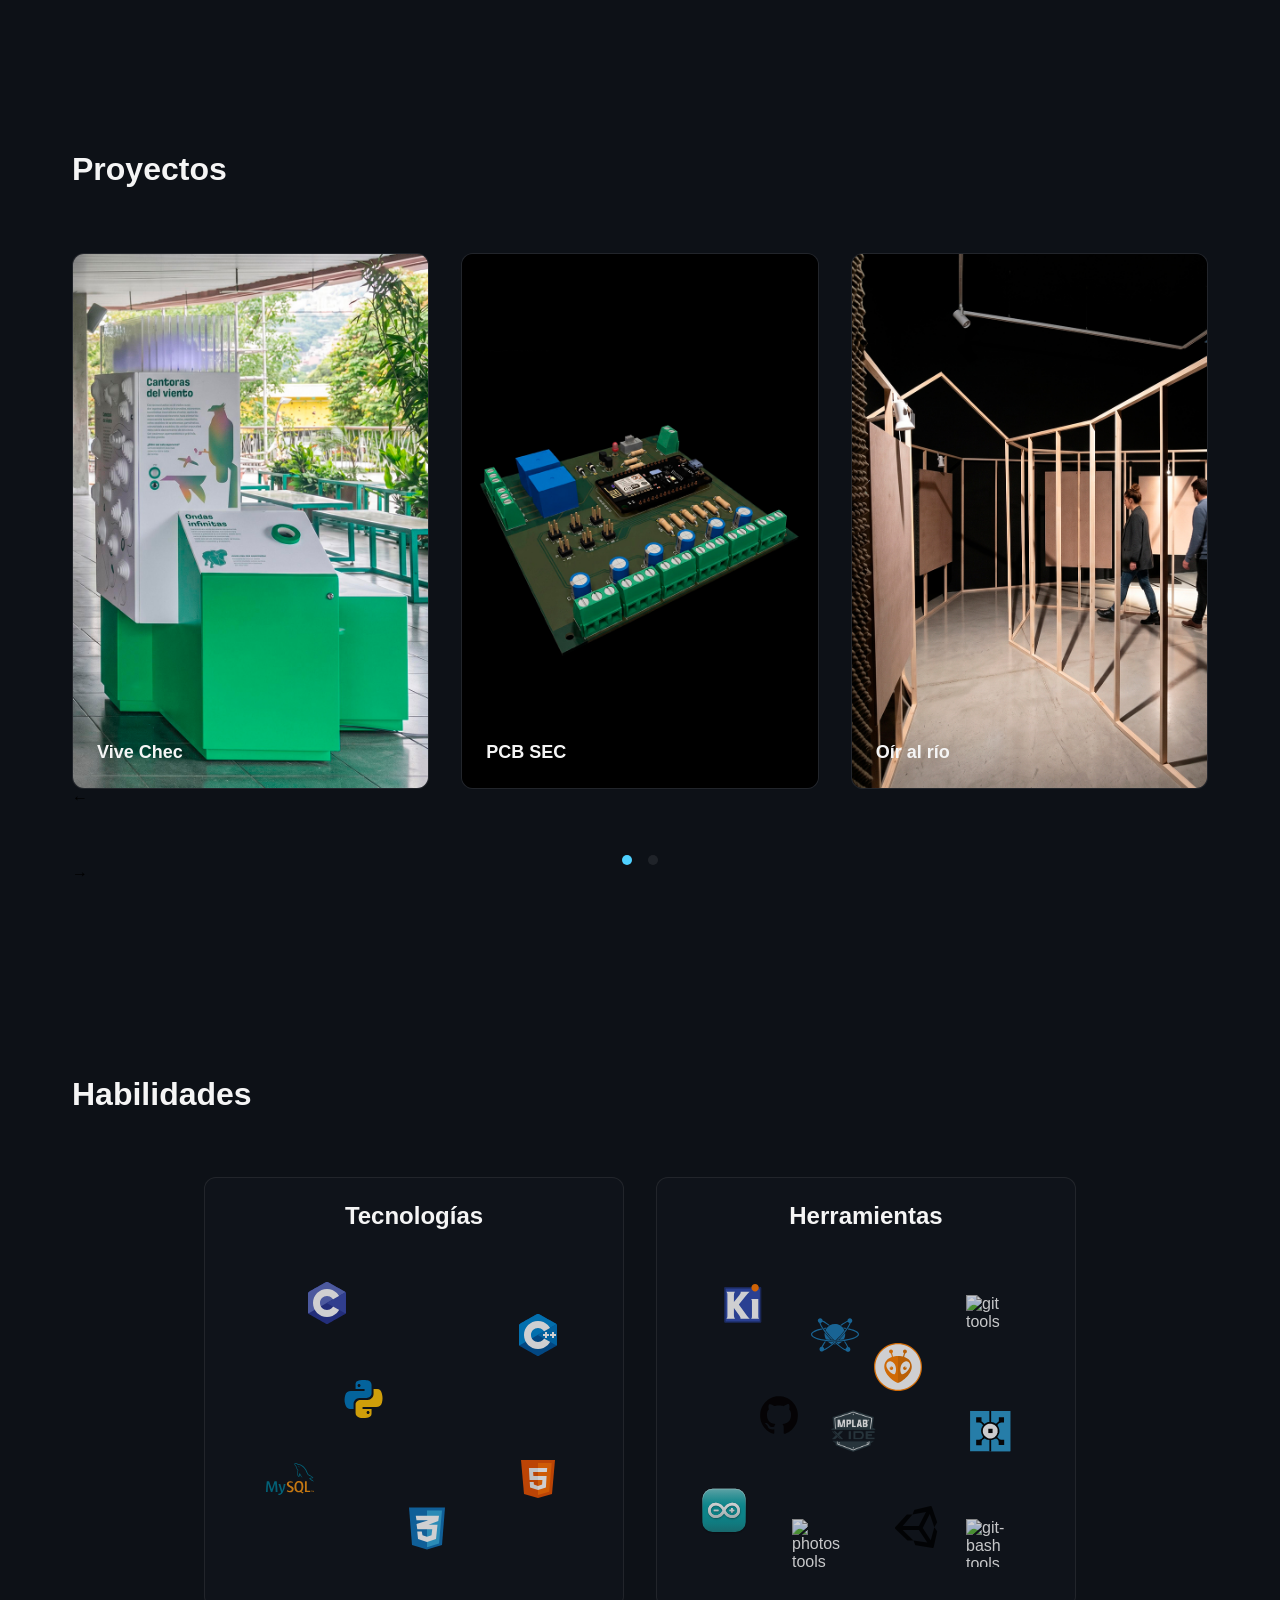
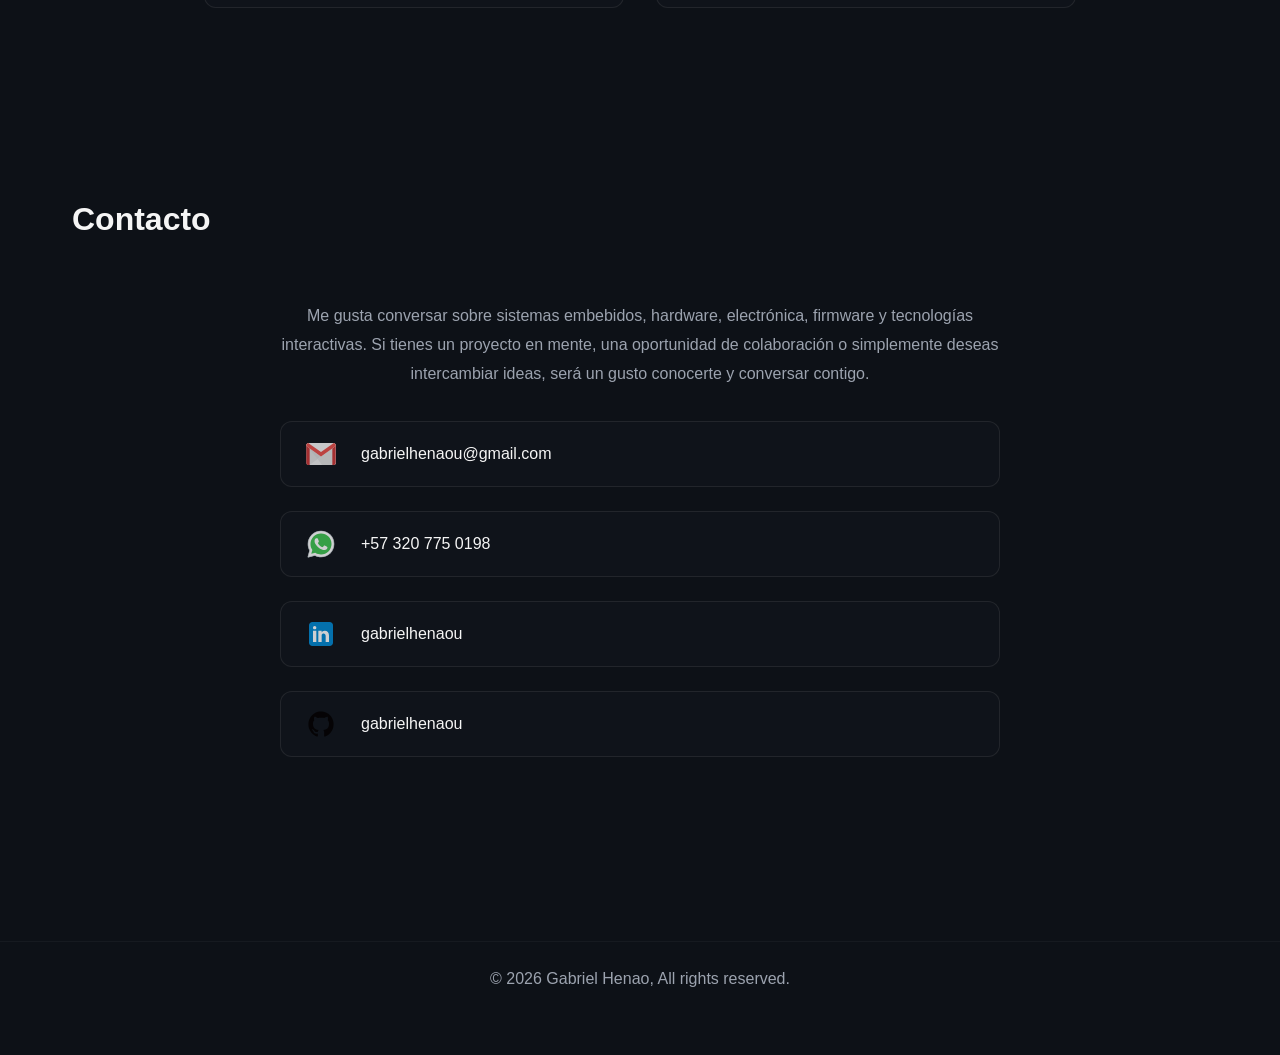
==== commit 0e800394: "feat(projects): add reusable project details modal" ====
--- a/index.html
+++ b/index.html
@@ -273,7 +273,7 @@
                             Vive Chec 2022
                         =========================================================== -->
 
-                        <article class="project-card">
+                        <article class="project-card" data-project="vive-chec">
 
                             <img class="project-card__image" src="./src/assets/images/projects/vive-chec.jpg"
                                 alt="Vive Chec project">
@@ -282,29 +282,13 @@
 
                                 <div class="project-card__content">
 
-                                    <p class="project-card__description">
-                                        Como parte de mi trabajo en Parque Explora, participé en el desarrollo del Micro Museo para el Centro de Experiencias
-                                        VIVE CHEC, un proyecto realizado para Grupo EPM orientado a la divulgación científica mediante experiencias
-                                        interactivas.
-                                        
-                                        Mi participación estuvo enfocada en el desarrollo e integración de los sistemas electrónicos que conforman la
-                                        experiencia del visitante. El proyecto se estructuró en tres subsistemas independientes, diseñados para operar de forma
-                                        confiable y coordinada:
-                                        
-                                        - Sistema de visualización retroiluminada, encargado de iluminar un módulo con imágenes observables a través de mirillas,
-                                        resaltando el contenido expositivo.
-
-                                        - Sistema de reproducción de audio, basado en un microcontrolador, un reproductor de sonido y una botonera de cinco
-                                        pulsadores. La lógica de control garantiza la reproducción exclusiva de un único audio a la vez; si un visitante
-                                        selecciona una nueva narración mientras otra se encuentra en ejecución, el sistema interrumpe la reproducción activa e
-                                        inicia inmediatamente la correspondiente al nuevo pulsador. Cada canal de audio se encuentra asociado a su respectivo
-                                        altavoz.
-
-                                        - Sistema de iluminación dinámica, implementado mediante un microcontrolador con múltiples salidas PWM para generar
-                                        efectos luminosos que simulan descargas eléctricas sobre el diorama de la nube, enriqueciendo la experiencia visual del
-                                        montaje.
-
-                                    </p>
+                                    <a
+                                        class="project-card__details"
+                                        href="#">
+
+                                        Acerca del proyecto →
+
+                                    </a>
 
                                     <footer class="project-card__meta">
 
@@ -358,7 +342,7 @@
                             PCB SEC 2022
                         =========================================================== -->
 
-                        <article class="project-card">
+                        <article class="project-card" data-project="pcb-sec">
 
                             <img class="project-card__image" src="./src/assets/images/projects/pcb-sec.jpg"
                                 alt="PCB SEC project">
@@ -367,21 +351,13 @@
 
                                 <div class="project-card__content">
 
-                                    <p class="project-card__description">
-                                        Como parte de mi trabajo en Parque Explora, diseñé una tarjeta electrónica para una experiencia interactiva cuyo
-                                        objetivo era controlar la iluminación y generar diferentes efectos lumínicos en respuesta a la interacción de los
-                                        visitantes. El desarrollo permitió integrar el sistema de control, los actuadores de iluminación y los sensores en una
-                                        solución electrónica.
-
-                                        El diseño incorpora dos salidas de potencia para el accionamiento de relés destinados al control de iluminación de 110
-                                        VAC, implementando etapas de conmutación mediante transistores para proteger las salidas del microcontrolador.
-                                        Adicionalmente, integra seis canales para el control de LED y tiras NeoPixel, permitiendo generar secuencias y efectos
-                                        luminosos programables en distintos segmentos de la experiencia.
-                                        
-                                        La tarjeta también dispone de seis entradas dedicadas para sensores de proximidad, proporcionando una interfaz sencilla
-                                        para detectar la interacción de los visitantes y activar respuestas automatizadas del sistema.
-
-                                    </p>
+                                    <a
+                                        class="project-card__details"
+                                        href="#">
+
+                                        Acerca del proyecto →
+
+                                    </a>
 
                                     <footer class="project-card__meta">
 
@@ -423,7 +399,7 @@
                             Oír al río 2023
                         =========================================================== -->
 
-                        <article class="project-card">
+                        <article class="project-card" data-project="oir-al-rio">
 
                             <img class="project-card__image" src="./src/assets/images/projects/oir-al-rio.jpg"
                                 alt="oir al rio project">
@@ -432,23 +408,13 @@
 
                                 <div class="project-card__content">
 
-                                    <p class="project-card__description">
-                                        Desarrollé una experiencia interactiva para la Coalición Internacional de Sitios de Conciencia y el Museo Casa de la
-                                        Memoria, concebida para guiar a los visitantes a través de un recorrido automatizado basado en los hallazgos del Informe
-                                        Final de la Comisión de la Verdad sobre el conflicto armado en Colombia.
-                                        
-                                        El sistema fue desarrollado sobre una plataforma Arduino e integra seis sensores de proximidad, seis salidas de
-                                        iluminación de 110 VAC controladas mediante módulos de relé, un reproductor de audio y cinco altavoces distribuidos
-                                        estratégicamente a lo largo del recorrido. Cada estación asocia un sensor de presencia, una salida de iluminación y un
-                                        contenido sonoro específico.
-                                        
-                                        La lógica de control implementa una secuencia automática de navegación. Inicialmente, una única lámpara permanece
-                                        encendida indicando la primera estación. Cuando el sensor detecta la presencia de los visitantes, el sistema reproduce
-                                        el audio correspondiente y, al finalizar, activa la iluminación de la siguiente estación mientras deshabilita la
-                                        anterior. Este comportamiento se repite hasta completar el recorrido, permitiendo dirigir el flujo de los visitantes de
-                                        forma intuitiva, sincronizada y completamente automatizada.
-
-                                    </p>
+                                    <a
+                                        class="project-card__details"
+                                        href="#">
+
+                                        Acerca del proyecto →
+
+                                    </a>
 
                                     <footer class="project-card__meta">
 
@@ -499,10 +465,10 @@
                         </article>
 
                         <!-- ==========================================================
-                            Huracanes 2023
+                            Temporada de huracanes 2023
                         =========================================================== -->
 
-                        <article class="project-card">
+                        <article class="project-card" data-project="temporada-de-huracanes">
 
                             <img class="project-card__image" src="./src/assets/images/projects/huracanes.jpg"
                                 alt="Huracanes project">
@@ -511,23 +477,13 @@
 
                                 <div class="project-card__content">
 
-                                    <p class="project-card__description">
-                                        Desarrollé una experiencia interactiva para la maestra de artes visuales María Fernanda Calderón, como parte de la
-                                        exposición "Anticipaciones. Entre l_s mism_s no será". La instalación fue concebida para invitar a los visitantes a
-                                        reflexionar sobre el uso, la veracidad y los vacíos presentes en la información mediante una instalación audiovisual
-                                        interactiva.
-                                        
-                                        El sistema está compuesto por una botonera de diez pulsadores, donde cada interacción es procesada por una Raspberry Pi
-                                        4 encargada de la lógica principal del sistema. A través del protocolo de comunicación I²C, este dispositivo sincroniza
-                                        una segunda Raspberry Pi 4, permitiendo la reproducción simultánea de dos contenidos audiovisuales complementarios
-                                        ejecutados mediante scripts desarrollados en Python.
-                                        
-                                        En estado de espera, ambas pantallas reproducen contenido en bucle. Al seleccionar cualquiera de los pulsadores, el
-                                        sistema interrumpe la reproducción de espera e inicia de forma sincronizada el par de videos asociado a la interacción.
-                                        Una vez finaliza la secuencia, ambas Raspberry Pi restauran automáticamente el contenido en bucle, dejando la
-                                        instalación preparada para una nueva interacción.
-
-                                    </p>
+                                    <a
+                                        class="project-card__details"
+                                        href="#">
+
+                                        Acerca del proyecto →
+
+                                    </a>
 
                                     <footer class="project-card__meta">
 
@@ -593,7 +549,7 @@
                             PCB AER 2024
                         =========================================================== -->
 
-                        <article class="project-card">
+                        <article class="project-card" data-project="pcb-aer">
 
                             <img class="project-card__image" src="./src/assets/images/projects/pcb-aer.jpg"
                                 alt="PCB AER project">
@@ -602,24 +558,13 @@
 
                                 <div class="project-card__content">
 
-                                    <p class="project-card__description">
-                                        Como parte de mi trabajo en Parque Explora, diseñé una tarjeta electrónica para la experiencia interactiva "Aeróbicos
-                                        para el cerebro", destinada a controlar la lógica del juego, la adquisición de señales y la visualización de los tiempos
-                                        obtenidos por los participantes.
-                                        
-                                        El diseño integra dos entradas para sensores inductivos de 12 VDC, aisladas mediante optoacopladores para proteger el
-                                        microcontrolador, además de una entrada táctil implementada utilizando la capacidad Touch nativa de un ESP32. La tarjeta
-                                        incorpora cuatro displays de siete segmentos alimentados a 12 VDC, organizados en dos contadores independientes y
-                                        controlados mediante multiplexación. También integra una fuente de
-                                        alimentación encargada de convertir los 12 VDC de entrada a 5 VDC, permitiendo alimentar el sistema completo desde una
-                                        única fuente.
-                                        
-                                        El firmware implementa la lógica del juego de pulso, donde el participante debe desplazar una pieza metálica a lo largo
-                                        de un recorrido sin establecer contacto con el conductor central. Los sensores inductivos detectan el inicio, los
-                                        cambios de sentido y el reinicio de la experiencia, mientras que la entrada táctil supervisa continuamente las
-                                        colisiones. El sistema controla dos temporizadores independientes para registrar el tiempo de ida y de regreso,
-                                        reiniciando automáticamente la secuencia cuando se detecta una pérdida.
-                                    </p>
+                                    <a
+                                        class="project-card__details"
+                                        href="#">
+
+                                        Acerca del proyecto →
+
+                                    </a>
 
                                     <footer class="project-card__meta">
 
@@ -661,7 +606,7 @@
                             Lo que cuentan las piedras 2024
                         =========================================================== -->
 
-                        <article class="project-card">
+                        <article class="project-card" data-project="lo-que-cuentan-las-piedras">
 
                             <img class="project-card__image"
                                 src="./src/assets/images/projects/lo-que-cuentan-las-piedras.jpg"
@@ -671,21 +616,13 @@
 
                                 <div class="project-card__content">
 
-                                    <p class="project-card__description">
-                                        Como parte de mi trabajo en Parque Explora, desarrollé una experiencia audiovisual para una exposición dedicada a la
-                                        paleontología, diseñada para combinar contenido visual con testimonios de paleontólogos colombianos mediante una
-                                        interacción sencilla e intuitiva.
-                                        
-                                        La instalación está compuesta por dos subsistemas independientes. El primero integra cuatro reproductores de audio
-                                        desarrollados sobre Arduino, cada uno equipado con un decodificador VS1053B y dos pulsadores que permiten navegar de
-                                        forma secuencial entre diferentes listas de reproducción. Cada módulo opera de manera independiente, permitiendo que
-                                        varios visitantes interactúen simultáneamente sin interferencias entre los distintos reproductores.
-                                        
-                                        El segundo subsistema está dedicado a la reproducción continua de contenido audiovisual mediante un reproductor
-                                        configurado para ejecutar un video en bucle, sincronizando la proyección con el resto de los elementos de la
-                                        experiencia.
-
-                                    </p>
+                                    <a
+                                        class="project-card__details"
+                                        href="#">
+
+                                        Acerca del proyecto →
+
+                                    </a>
 
                                     <footer class="project-card__meta">
 
@@ -1155,6 +1092,44 @@
 
     </footer>
 
+    <!-- ==========================================================
+        Project Modal
+    =========================================================== -->
+
+    <div class="project-modal" id="project-modal" aria-hidden="true">
+
+        <div class="project-modal__backdrop">
+            
+        </div>
+
+        <div class="project-modal__container" role="dialog" aria-modal="true" aria-labelledby="project-modal-title">
+
+            <header class="project-modal__header">
+
+                <h2 class="project-modal__title" id="project-modal-title">
+
+                </h2>
+
+                <button class="project-modal__close" type="button" aria-label="Close project details">
+
+                    &times;
+
+                </button>
+
+            </header>
+
+            <div class="project-modal__body">
+
+                <p class="project-modal__description">
+
+                </p>
+
+            </div>
+
+        </div>
+
+    </div>
+
     <!-- ==========================================================================
         JS
     =========================================================================== -->
--- a/src/css/style.css
+++ b/src/css/style.css
@@ -22,6 +22,7 @@
 @import url("./components/icons.css");
 @import url("./components/section-header.css");
 @import url("./components/project-card.css");
+@import url("./components/project-modal.css");
 @import url("./components/skill-card.css");
 @import url("./components/contact-item.css");
 @import url("./components/pcb.css");
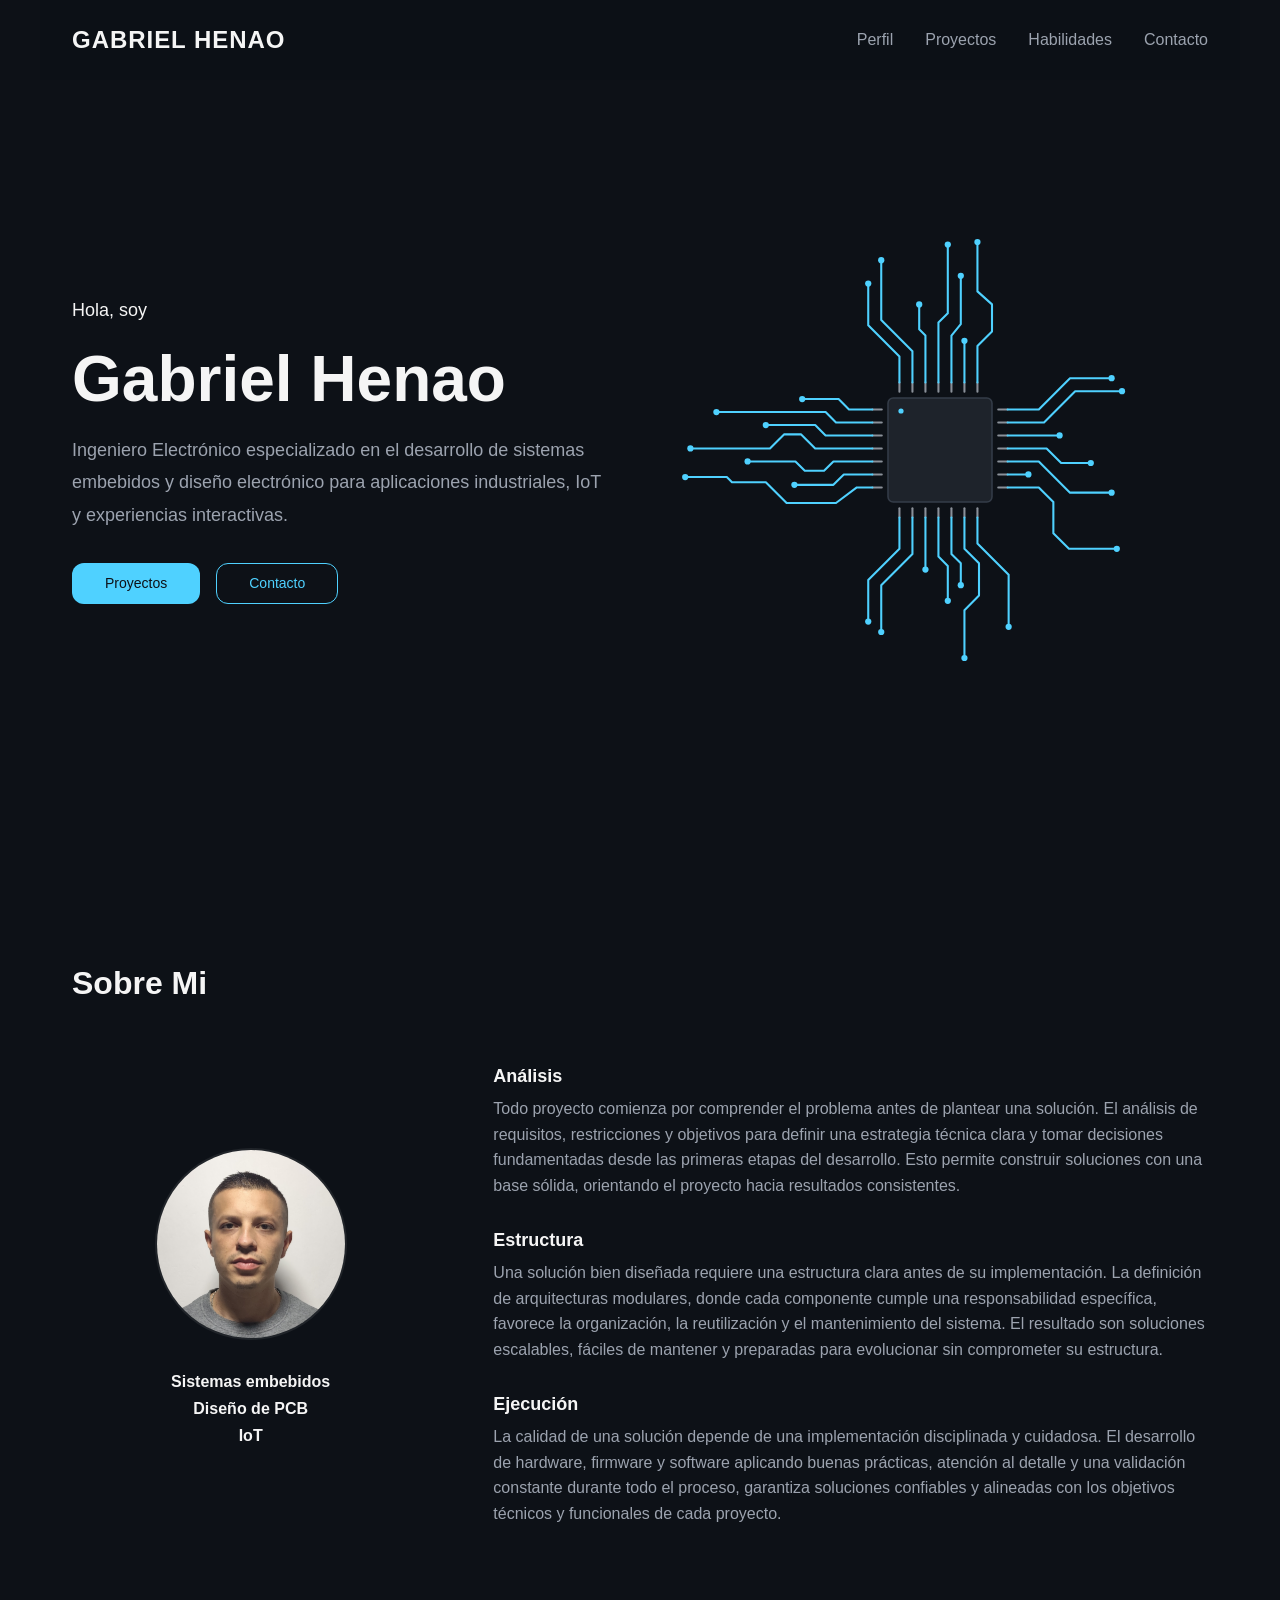
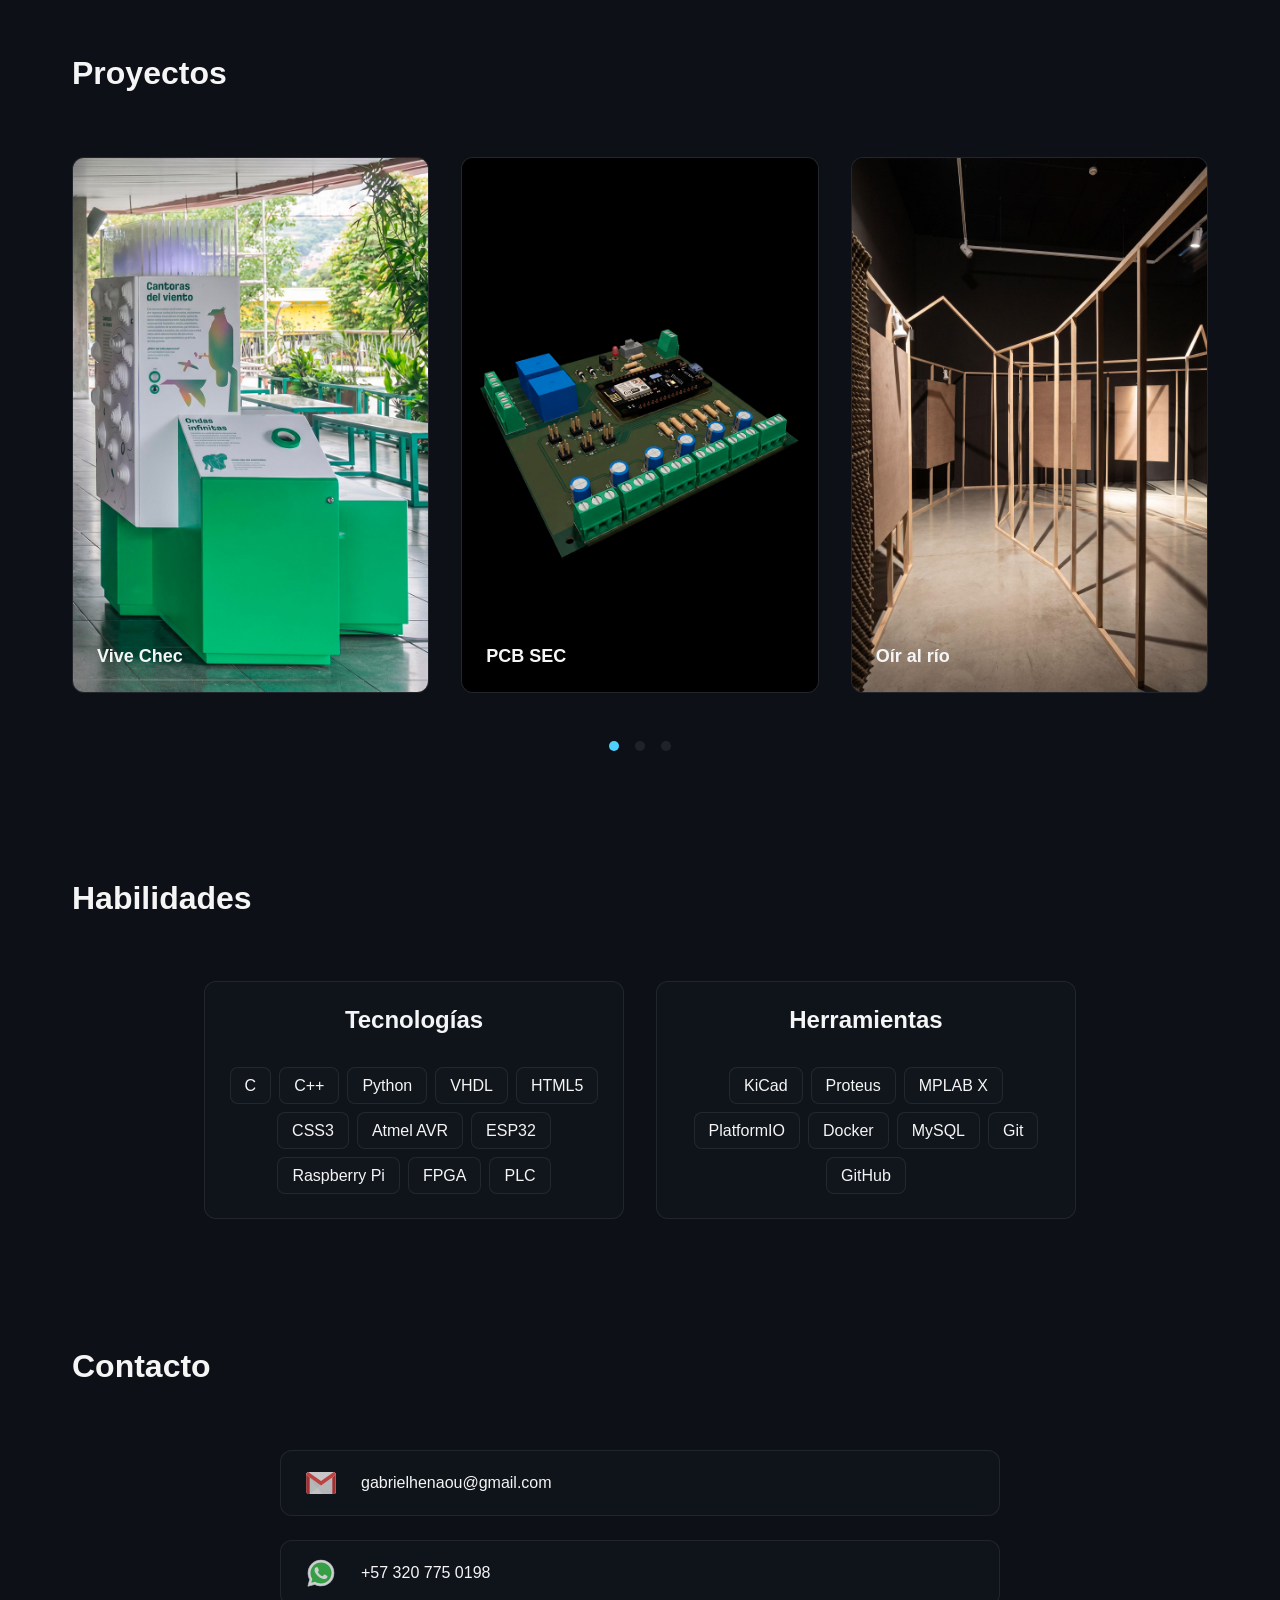
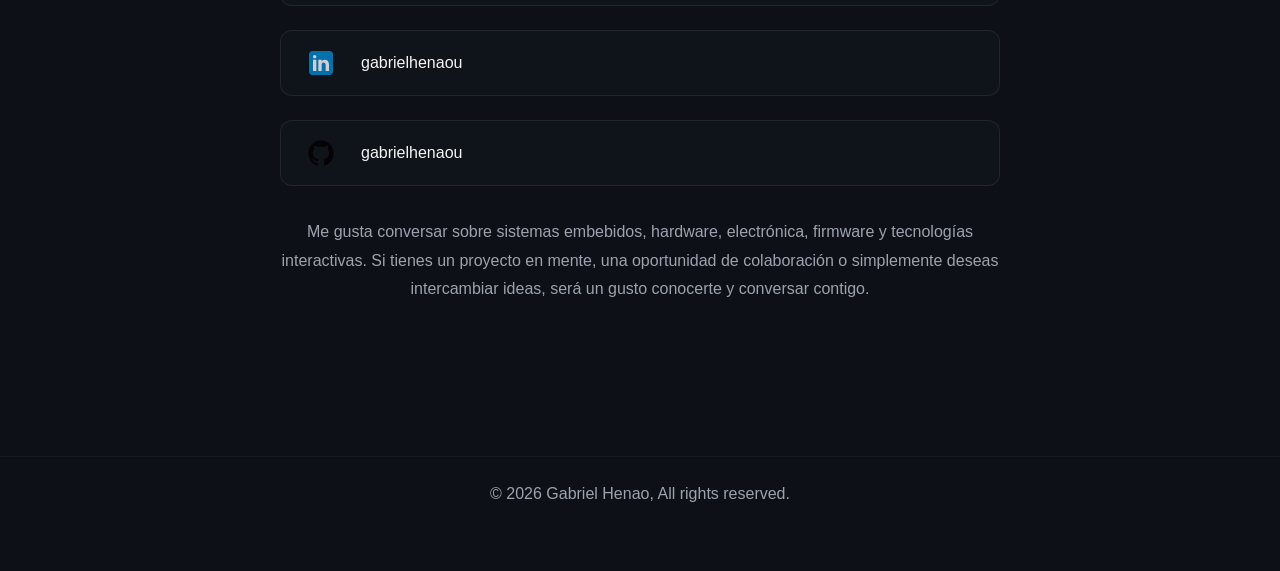
==== commit 9b3f0902: "refactor(structure): reorganize project assets" ====
--- a/index.html
+++ b/index.html
@@ -158,7 +158,7 @@
 
                     <div class="about__profile">
 
-                        <img class="about__image" src="./src/assets/images/profile/profile.jpg" alt="Gabriel Henao">
+                        <img class="about__image" src="./assets/images/profile/profile.svg" alt="Gabriel Henao">
 
                         <div class="about__roles">
 
@@ -168,7 +168,7 @@
                             </p>
 
                             <p class="about__role about__role--primary">
-                                Diseño PCB
+                                Diseño de PCB
 
                             </p>
 
@@ -275,7 +275,7 @@
 
                         <article class="project-card" data-project="vive-chec">
 
-                            <img class="project-card__image" src="./src/assets/images/projects/vive-chec.jpg"
+                            <img class="project-card__image" src="./assets/images/projects/vive-chec.jpg"
                                 alt="Vive Chec project">
 
                             <div class="project-card__overlay">
@@ -286,7 +286,7 @@
                                         class="project-card__details"
                                         href="#">
 
-                                        Acerca del proyecto →
+                                        Detalles
 
                                     </a>
 
@@ -301,7 +301,7 @@
 
                                             <div class="icon">
 
-                                                <img class="icon__image" src="./src/assets/icons/c.svg"
+                                                <img class="icon__image" src="./assets/icons/c.svg"
                                                     alt="C technology">
 
                                                 <span class="icon__tooltip">
@@ -313,7 +313,7 @@
 
                                             <div class="icon">
 
-                                                <img class="icon__image" src="./src/assets/icons/cpp.svg"
+                                                <img class="icon__image" src="./assets/icons/cpp.svg"
                                                     alt="Cpp technology">
 
                                                 <span class="icon__tooltip">
@@ -344,7 +344,7 @@
 
                         <article class="project-card" data-project="pcb-sec">
 
-                            <img class="project-card__image" src="./src/assets/images/projects/pcb-sec.jpg"
+                            <img class="project-card__image" src="./assets/images/projects/pcb-sec.jpg"
                                 alt="PCB SEC project">
 
                             <div class="project-card__overlay">
@@ -355,7 +355,7 @@
                                         class="project-card__details"
                                         href="#">
 
-                                        Acerca del proyecto →
+                                        Detalles
 
                                     </a>
 
@@ -370,7 +370,7 @@
 
                                             <div class="icon">
 
-                                                <img class="icon__image" src="./src/assets/icons/kicad.svg"
+                                                <img class="icon__image" src="./assets/icons/kicad.svg"
                                                     alt="KiCad tools">
 
                                                 <span class="icon__tooltip">
@@ -401,7 +401,7 @@
 
                         <article class="project-card" data-project="oir-al-rio">
 
-                            <img class="project-card__image" src="./src/assets/images/projects/oir-al-rio.jpg"
+                            <img class="project-card__image" src="./assets/images/projects/oir-al-rio.jpg"
                                 alt="oir al rio project">
 
                             <div class="project-card__overlay">
@@ -412,7 +412,7 @@
                                         class="project-card__details"
                                         href="#">
 
-                                        Acerca del proyecto →
+                                        Detalles
 
                                     </a>
 
@@ -427,7 +427,7 @@
 
                                             <div class="icon">
 
-                                                <img class="icon__image" src="./src/assets/icons/c.svg"
+                                                <img class="icon__image" src="./assets/icons/c.svg"
                                                     alt="C technology">
 
                                                 <span class="icon__tooltip">
@@ -439,7 +439,7 @@
 
                                             <div class="icon">
 
-                                                <img class="icon__image" src="./src/assets/icons/cpp.svg"
+                                                <img class="icon__image" src="./assets/icons/cpp.svg"
                                                     alt="Cpp technology">
 
                                                 <span class="icon__tooltip">
@@ -470,7 +470,7 @@
 
                         <article class="project-card" data-project="temporada-de-huracanes">
 
-                            <img class="project-card__image" src="./src/assets/images/projects/huracanes.jpg"
+                            <img class="project-card__image" src="./assets/images/projects/huracanes.jpg"
                                 alt="Huracanes project">
 
                             <div class="project-card__overlay">
@@ -481,7 +481,7 @@
                                         class="project-card__details"
                                         href="#">
 
-                                        Acerca del proyecto →
+                                        Detalles
 
                                     </a>
 
@@ -496,7 +496,7 @@
 
                                             <div class="icon">
 
-                                                <img class="icon__image" src="./src/assets/icons/c.svg"
+                                                <img class="icon__image" src="./assets/icons/c.svg"
                                                     alt="C technology">
 
                                                 <span class="icon__tooltip">
@@ -508,7 +508,7 @@
 
                                             <div class="icon">
 
-                                                <img class="icon__image" src="./src/assets/icons/cpp.svg"
+                                                <img class="icon__image" src="./assets/icons/cpp.svg"
                                                     alt="Cpp technology">
 
                                                 <span class="icon__tooltip">
@@ -520,7 +520,7 @@
 
                                             <div class="icon">
 
-                                                <img class="icon__image" src="./src/assets/icons/python.svg"
+                                                <img class="icon__image" src="./assets/icons/python.svg"
                                                     alt="Python technology">
 
                                                 <span class="icon__tooltip">
@@ -551,7 +551,7 @@
 
                         <article class="project-card" data-project="pcb-aer">
 
-                            <img class="project-card__image" src="./src/assets/images/projects/pcb-aer.jpg"
+                            <img class="project-card__image" src="./assets/images/projects/pcb-aer.jpg"
                                 alt="PCB AER project">
 
                             <div class="project-card__overlay">
@@ -562,7 +562,7 @@
                                         class="project-card__details"
                                         href="#">
 
-                                        Acerca del proyecto →
+                                        Detalles
 
                                     </a>
 
@@ -577,7 +577,7 @@
 
                                             <div class="icon">
 
-                                                <img class="icon__image" src="./src/assets/icons/kicad.svg"
+                                                <img class="icon__image" src="./assets/icons/kicad.svg"
                                                     alt="KiCad tools">
 
                                                 <span class="icon__tooltip">
@@ -609,7 +609,7 @@
                         <article class="project-card" data-project="lo-que-cuentan-las-piedras">
 
                             <img class="project-card__image"
-                                src="./src/assets/images/projects/lo-que-cuentan-las-piedras.jpg"
+                                src="./assets/images/projects/lo-que-cuentan-las-piedras.jpg"
                                 alt="Lo que cuentan las piedras project">
 
                             <div class="project-card__overlay">
@@ -620,7 +620,7 @@
                                         class="project-card__details"
                                         href="#">
 
-                                        Acerca del proyecto →
+                                        Detalles
 
                                     </a>
 
@@ -635,7 +635,7 @@
 
                                             <div class="icon">
 
-                                                <img class="icon__image" src="./src/assets/icons/c.svg"
+                                                <img class="icon__image" src="./assets/icons/c.svg"
                                                     alt="C technology">
 
                                                 <span class="icon__tooltip">
@@ -647,23 +647,11 @@
 
                                             <div class="icon">
 
-                                                <img class="icon__image" src="./src/assets/icons/cpp.svg"
+                                                <img class="icon__image" src="./assets/icons/cpp.svg"
                                                     alt="Cpp technology">
 
                                                 <span class="icon__tooltip">
                                                     Cpp
-
-                                                </span>
-
-                                            </div>
-
-                                            <div class="icon">
-
-                                                <img class="icon__image" src="./src/assets/icons/python.svg"
-                                                    alt="Python technology">
-
-                                                <span class="icon__tooltip">
-                                                    Python
 
                                                 </span>
 
@@ -684,33 +672,234 @@
 
                         </article>
 
+                        <!-- ==========================================================
+                            Todas las vidas del agua 2024
+                        =========================================================== -->
+
+                        <article class="project-card" data-project="todas-las-vidas-del-agua">
+
+                            <img class="project-card__image" src="./assets/images/projects/todas-las-vidas-del-agua.jpg"
+                                alt="Todas las vidas del agua project">
+
+                            <div class="project-card__overlay">
+
+                                <div class="project-card__content">
+
+                                    <a
+                                        class="project-card__details"
+                                        href="#">
+
+                                        Detalles
+
+                                    </a>
+
+                                    <footer class="project-card__meta">
+
+                                        <span class="project-card__year">
+                                            2024
+
+                                        </span>
+
+                                        <div class="project-card__technologies icons icons--size-small">
+
+                                            <div class="icon">
+
+                                                <img class="icon__image" src="./assets/icons/c.svg"
+                                                    alt="C technology">
+
+                                                <span class="icon__tooltip">
+                                                    C
+
+                                                </span>
+
+                                            </div>
+
+                                            <div class="icon">
+
+                                                <img class="icon__image" src="./assets/icons/cpp.svg"
+                                                    alt="Cpp technology">
+
+                                                <span class="icon__tooltip">
+                                                    Cpp
+
+                                                </span>
+
+                                            </div>
+
+                                            <div class="icon">
+
+                                                <img class="icon__image" src="./assets/icons/python.svg"
+                                                    alt="Python technology">
+
+                                                <span class="icon__tooltip">
+                                                    Python
+
+                                                </span>
+
+                                            </div>
+
+                                        </div>
+
+                                    </footer>
+
+                                    <h3 class="project-card__title">
+                                        Todas las vidas del agua
+
+                                    </h3>
+
+                                </div>
+
+                            </div>
+
+                        </article>
+
+                        <!-- ==========================================================
+                            Teléfono interactivo 2024
+                        =========================================================== -->
+
+                        <article class="project-card" data-project="telefono-interactivo">
+
+                            <img class="project-card__image" src="./assets/images/projects/telefono-interactivo.jpg"
+                                alt="Telefono interactivo project">
+
+                            <div class="project-card__overlay">
+
+                                <div class="project-card__content">
+
+                                    <a
+                                        class="project-card__details"
+                                        href="#">
+
+                                        Detalles
+
+                                    </a>
+
+                                    <footer class="project-card__meta">
+
+                                        <span class="project-card__year">
+                                            2025
+
+                                        </span>
+
+                                        <div class="project-card__technologies icons icons--size-small">
+
+                                            <div class="icon">
+
+                                                <img class="icon__image" src="./assets/icons/c.svg"
+                                                    alt="C technology">
+
+                                                <span class="icon__tooltip">
+                                                    C
+
+                                                </span>
+
+                                            </div>
+
+                                            <div class="icon">
+
+                                                <img class="icon__image" src="./assets/icons/cpp.svg"
+                                                    alt="Cpp technology">
+
+                                                <span class="icon__tooltip">
+                                                    Cpp
+
+                                                </span>
+
+                                            </div>
+
+                                        </div>
+
+                                    </footer>
+
+                                    <h3 class="project-card__title">
+                                        Teléfono interactivo
+
+                                    </h3>
+
+                                </div>
+
+                            </div>
+
+                        </article>
+
+                        <!-- ==========================================================
+                            Cielo magico 2024
+                        =========================================================== -->
+
+                        <article class="project-card" data-project="cielo-magico">
+
+                            <img class="project-card__image" src="./assets/images/projects/cielo-magico.jpg"
+                                alt="Cielo magico project">
+
+                            <div class="project-card__overlay">
+
+                                <div class="project-card__content">
+
+                                    <a
+                                        class="project-card__details"
+                                        href="#">
+
+                                        Detalles
+
+                                    </a>
+
+                                    <footer class="project-card__meta">
+
+                                        <span class="project-card__year">
+                                            2026
+
+                                        </span>
+
+                                        <div class="project-card__technologies icons icons--size-small">
+
+                                            <div class="icon">
+
+                                                <img class="icon__image" src="./assets/icons/c.svg"
+                                                    alt="C technology">
+
+                                                <span class="icon__tooltip">
+                                                    C
+
+                                                </span>
+
+                                            </div>
+
+                                            <div class="icon">
+
+                                                <img class="icon__image" src="./assets/icons/cpp.svg"
+                                                    alt="Cpp technology">
+
+                                                <span class="icon__tooltip">
+                                                    Cpp
+
+                                                </span>
+
+                                            </div>
+
+                                        </div>
+
+                                    </footer>
+
+                                    <h3 class="project-card__title">
+                                        Cielo mágico
+
+                                    </h3>
+
+                                </div>
+
+                            </div>
+
+                        </article>
+
                     </div>
 
                 </div>
 
                 <div class="projects__navigation">
 
-                    <button
-                        class="projects__button projects__button--previous"
-                        type="button"
-                        aria-label="Proyecto anterior">
-
-                        ←
-
-                    </button>
-
                     <div class="projects__indicators">
 
                     </div>
-
-                    <button
-                        class="projects__button projects__button--next"
-                        type="button"
-                        aria-label="Proyecto siguiente">
-
-                        →
-
-                    </button>
 
                 </div>
 
@@ -748,74 +937,51 @@
 
                         </h3>
 
-                        <div class="skill-card__icons icons icons--size-large">
-
-                            <div class="icon skill-card__icon skill-card__icon--technologies-1">
-
-                                <img class="icon__image" src="./src/assets/icons/c.svg" alt="c tecnologies">
-
-                                <span class="icon__tooltip">
-                                    C
-
-                                </span>
-
-                            </div>
-
-
-                            <div class="icon skill-card__icon skill-card__icon--technologies-2">
-
-                                <img class="icon__image" src="./src/assets/icons/cpp.svg" alt="c++ tecnologies">
-
-                                <span class="icon__tooltip">
-                                    C++
-
-                                </span>
-
-                            </div>
-
-                            <div class="icon skill-card__icon skill-card__icon--technologies-3">
-
-                                <img class="icon__image" src="./src/assets/icons/python.svg" alt="python tecnologies">
-
-                                <span class="icon__tooltip">
-                                    Python
-
-                                </span>
-
-                            </div>
-
-                            <div class="icon skill-card__icon skill-card__icon--technologies-4">
-
-                                <img class="icon__image" src="./src/assets/icons/mysql.svg" alt="mysql tecnologies">
-
-                                <span class="icon__tooltip">
-                                    MySQL
-
-                                </span>
-
-                            </div>
-
-                            <div class="icon skill-card__icon skill-card__icon--technologies-5">
-
-                                <img class="icon__image" src="./src/assets/icons/html5.svg" alt="html5 tecnologies">
-
-                                <span class="icon__tooltip">
-                                    HTML5
-
-                                </span>
-
-                            </div>
-
-                            <div class="icon skill-card__icon skill-card__icon--technologies-6">
-
-                                <img class="icon__image" src="./src/assets/icons/css3.svg" alt="css3 tecnologies">
-
-                                <span class="icon__tooltip">
-                                    CSS3
-
-                                </span>
-
-                            </div>
+                        <div class="skill-card__skills">
+
+                            <span class="skill-card__skill">
+                                C
+                            </span>
+
+                            <span class="skill-card__skill">
+                                C++
+                            </span>
+
+                            <span class="skill-card__skill">
+                                Python
+                            </span>
+
+                            <span class="skill-card__skill">
+                                VHDL
+                            </span>
+
+                            <span class="skill-card__skill">
+                                HTML5
+                            </span>
+
+                            <span class="skill-card__skill">
+                                CSS3
+                            </span>
+
+                            <span class="skill-card__skill">
+                                Atmel AVR
+                            </span>
+
+                            <span class="skill-card__skill">
+                                ESP32
+                            </span>
+
+                            <span class="skill-card__skill">
+                                Raspberry Pi
+                            </span>
+
+                            <span class="skill-card__skill">
+                                FPGA
+                            </span>
+
+                            <span class="skill-card__skill">
+                                PLC
+                            </span>
 
                         </div>
 
@@ -832,129 +998,39 @@
 
                         </h3>
 
-                        <div class="skill-card__icons icons icons--size-large">
-
-                            <div class="icon skill-card__icon skill-card__icon--tools-1">
-
-                                <img class="icon__image" src="./src/assets/icons/kicad.svg" alt="kiCad tools">
-
-                                <span class="icon__tooltip">
-                                    KiCad
-
-                                </span>
-
-                            </div>
-
-                            <div class="icon skill-card__icon skill-card__icon--tools-2">
-
-                                <img class="icon__image" src="./src/assets/icons/proteus.svg" alt="proteus tools">
-
-                                <span class="icon__tooltip">
-                                    Proteus
-
-                                </span>
-
-                            </div>
-
-                            <div class="icon skill-card__icon skill-card__icon--tools-3">
-
-                                <img class="icon__image" src="./src/assets/icons/git.svg" alt="git tools">
-
-                                <span class="icon__tooltip">
-                                    Git
-
-                                </span>
-
-                            </div>
-
-                            <div class="icon skill-card__icon skill-card__icon--tools-4">
-
-                                <img class="icon__image" src="./src/assets/icons/git-hub.svg" alt="git-hub tools">
-
-                                <span class="icon__tooltip">
-                                    GitHub
-
-                                </span>
-
-                            </div>
-
-                            <div class="icon skill-card__icon skill-card__icon--tools-5">
-
-                                <img class="icon__image" src="./src/assets/icons/mplab-x.svg" alt="mplab-x tools">
-
-                                <span class="icon__tooltip">
-                                    MPLab X
-
-                                </span>
-
-                            </div>
-
-                            <div class="icon skill-card__icon skill-card__icon--tools-6">
-
-                                <img class="icon__image" src="./src/assets/icons/platformio.svg" alt="platformio tools">
-
-                                <span class="icon__tooltip">
-                                    PlatformIO
-
-                                </span>
-
-                            </div>
-
-                            <div class="icon skill-card__icon skill-card__icon--tools-7">
-
-                                <img class="icon__image" src="./src/assets/icons/git-bash.svg" alt="git-bash tools">
-
-                                <span class="icon__tooltip">
-                                    Git Bash
-
-                                </span>
-
-                            </div>
-
-                            <div class="icon skill-card__icon skill-card__icon--tools-8">
-
-                                <img class="icon__image" src="./src/assets/icons/arduino.svg" alt="arduino tools">
-
-                                <span class="icon__tooltip">
-                                    Arduino
-
-                                </span>
-
-                            </div>
-
-                            <div class="icon skill-card__icon skill-card__icon--tools-9">
-
-                                <img class="icon__image" src="./src/assets/icons/unity.svg" alt="unity tools">
-
-                                <span class="icon__tooltip">
-                                    Unity
-
-                                </span>
-
-                            </div>
-
-                            <div class="icon skill-card__icon skill-card__icon--tools-10">
-
-                                <img class="icon__image" src="./src/assets/icons/touch-designer.svg"
-                                    alt="touch-designer tools">
-
-                                <span class="icon__tooltip">
-                                    Touch Designer
-
-                                </span>
-
-                            </div>
-
-                            <div class="icon skill-card__icon skill-card__icon--tools-11">
-
-                                <img class="icon__image" src="./src/assets/icons/photoshop.svg" alt="photoshop tools">
-
-                                <span class="icon__tooltip">
-                                    Photoshop
-
-                                </span>
-
-                            </div>
+                        <div class="skill-card__skills">
+
+                            <span class="skill-card__skill">
+                                KiCad
+                            </span>
+
+                            <span class="skill-card__skill">
+                                Proteus
+                            </span>
+
+                            <span class="skill-card__skill">
+                                MPLAB X
+                            </span>
+
+                            <span class="skill-card__skill">
+                                PlatformIO
+                            </span>
+
+                            <span class="skill-card__skill">
+                                Docker
+                            </span>
+
+                            <span class="skill-card__skill">
+                                MySQL
+                            </span>
+
+                            <span class="skill-card__skill">
+                                Git
+                            </span>
+
+                            <span class="skill-card__skill">
+                                GitHub
+                            </span>
 
                         </div>
 
@@ -963,9 +1039,9 @@
                 </div>
 
             </div>
+
+        </section>
         
-        </section>
-
         <!-- ==========================================================
             CONTACT
         =========================================================== -->
@@ -983,12 +1059,6 @@
                 </header>
 
                 <div class="contact__content">
-
-                    <p class="contact__description">
-                        Me gusta conversar sobre sistemas embebidos, hardware, electrónica, firmware y
-                        tecnologías interactivas. Si tienes un proyecto en mente, una oportunidad de colaboración o
-                        simplemente deseas intercambiar ideas, será un gusto conocerte y conversar contigo.
-                    </p>
 
                     <div class="contact__links">
 
@@ -999,7 +1069,7 @@
 
                             <img
                                 class="contact-item__icon"
-                                src="./src/assets/icons/gmail.svg"
+                                src="./assets/icons/gmail.svg"
                                 alt="Gmail">
 
                             <span class="contact-item__text">
@@ -1017,7 +1087,7 @@
 
                             <img
                                 class="contact-item__icon"
-                                src="./src/assets/icons/whatsapp.svg"
+                                src="./assets/icons/whatsapp.svg"
                                 alt="WhatsApp">
 
                             <span class="contact-item__text">
@@ -1035,7 +1105,7 @@
 
                             <img
                                 class="contact-item__icon"
-                                src="./src/assets/icons/linkedin.svg"
+                                src="./assets/icons/linkedin.svg"
                                 alt="LinkedIn">
 
                             <span class="contact-item__text">
@@ -1053,7 +1123,7 @@
 
                             <img
                                 class="contact-item__icon"
-                                src="./src/assets/icons/git-hub.svg"
+                                src="./assets/icons/git-hub.svg"
                                 alt="GitHub">
 
                             <span class="contact-item__text">
@@ -1063,6 +1133,12 @@
                         </a>
 
                     </div>
+
+                    <p class="contact__description">
+                        Me gusta conversar sobre sistemas embebidos, hardware, electrónica, firmware y
+                        tecnologías interactivas. Si tienes un proyecto en mente, una oportunidad de colaboración o
+                        simplemente deseas intercambiar ideas, será un gusto conocerte y conversar contigo.
+                    </p>
 
                 </div>
 
